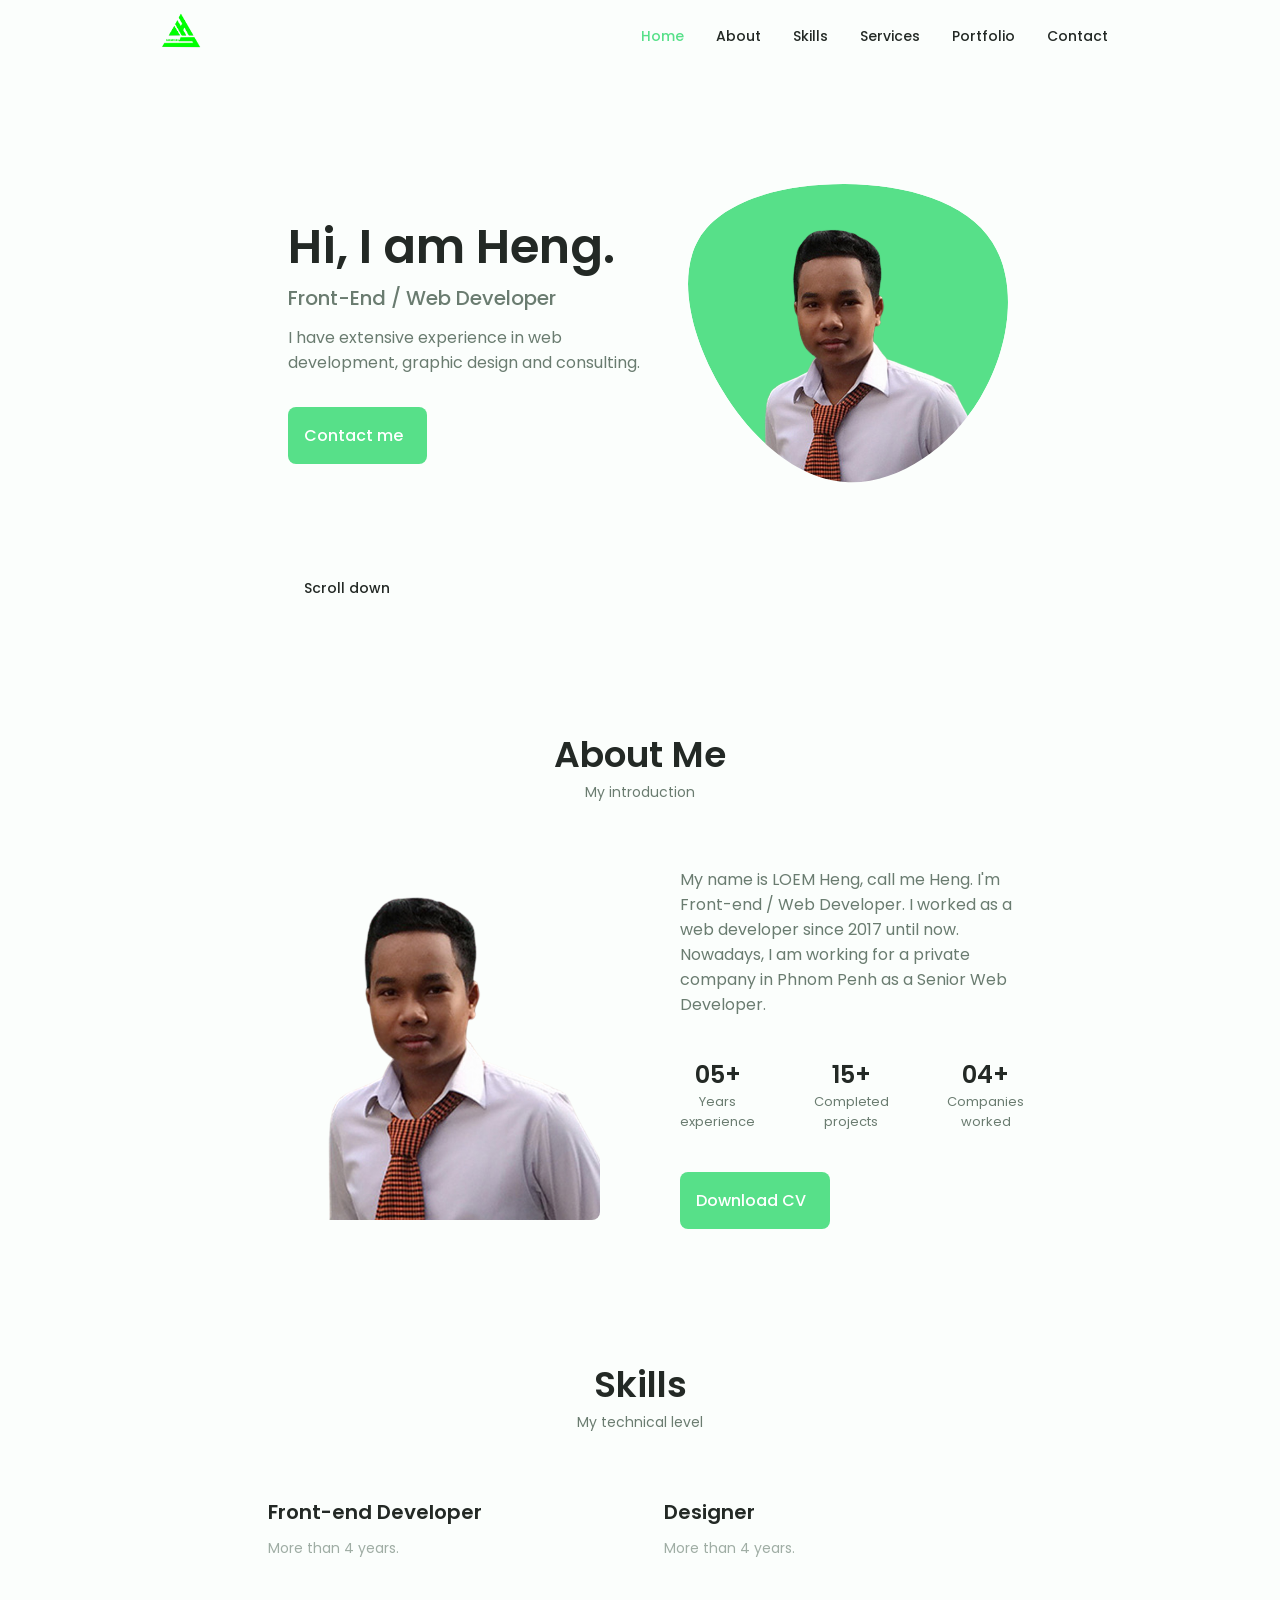
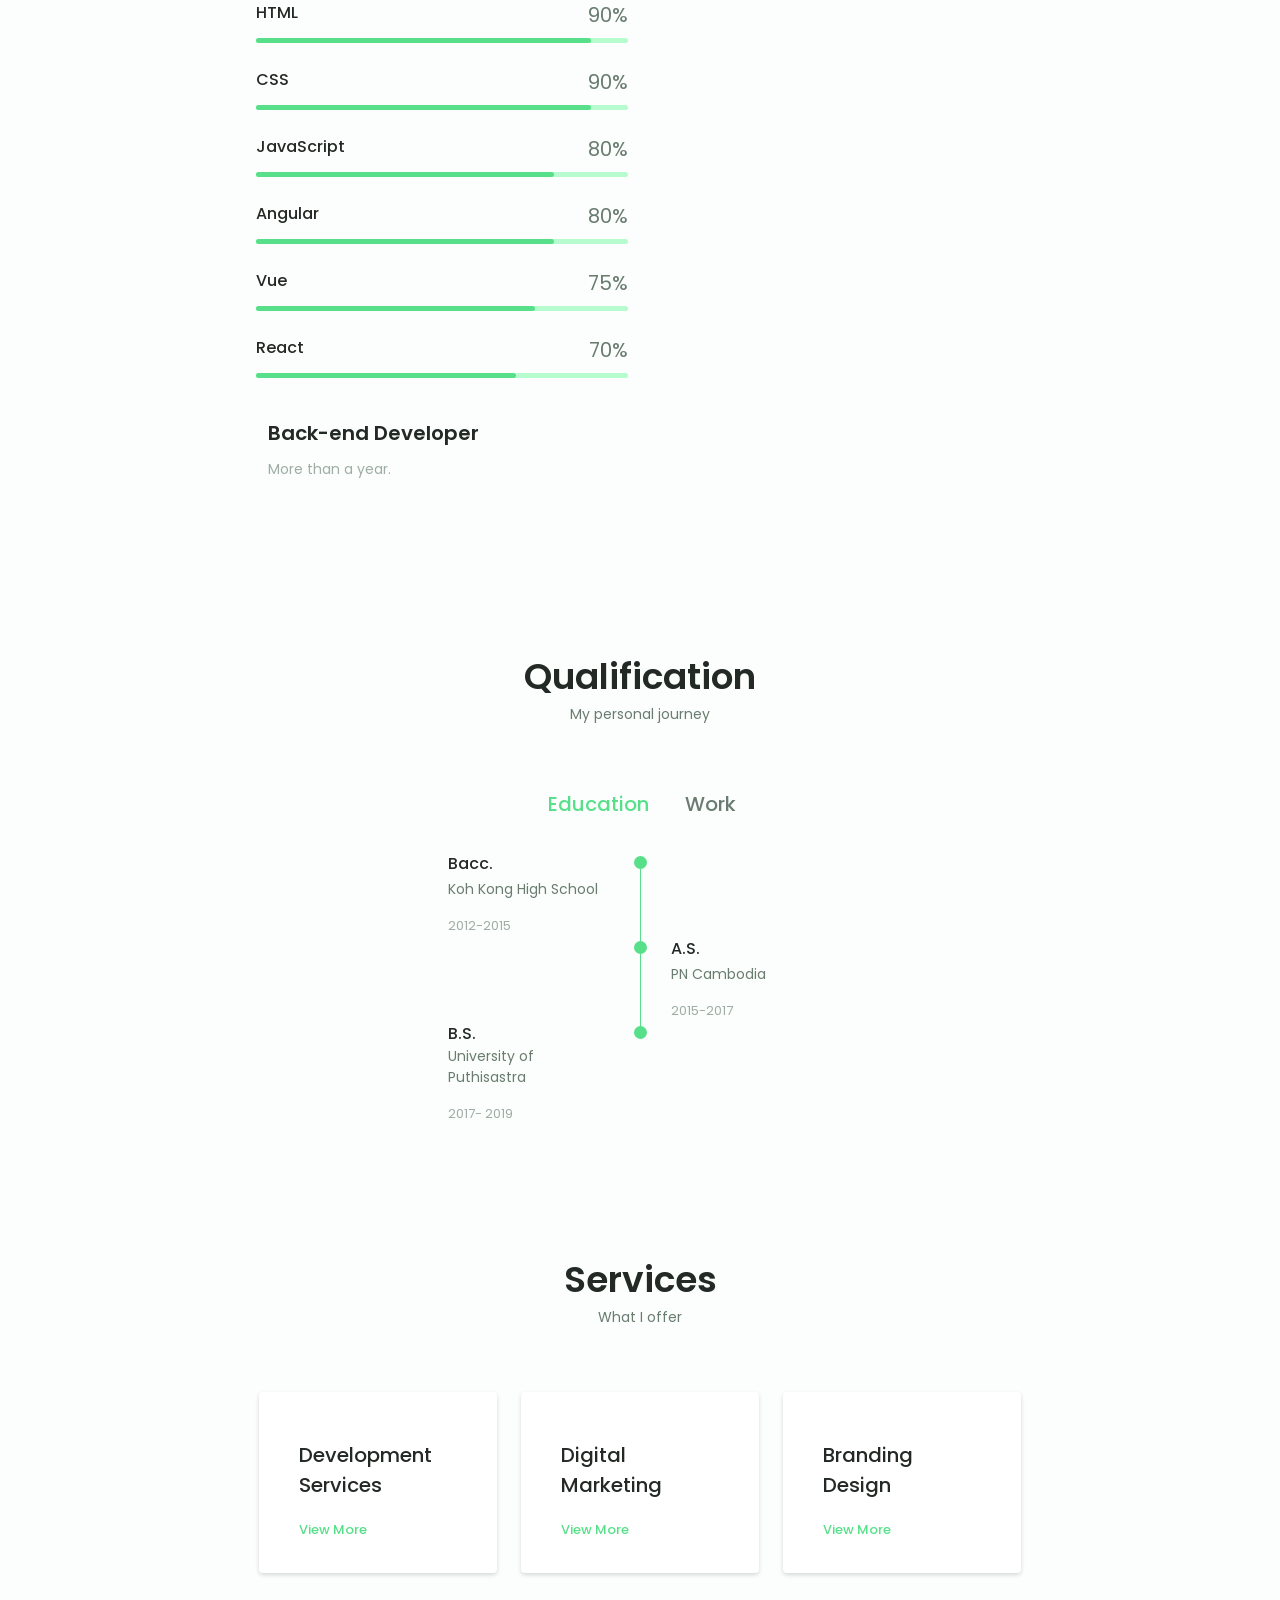
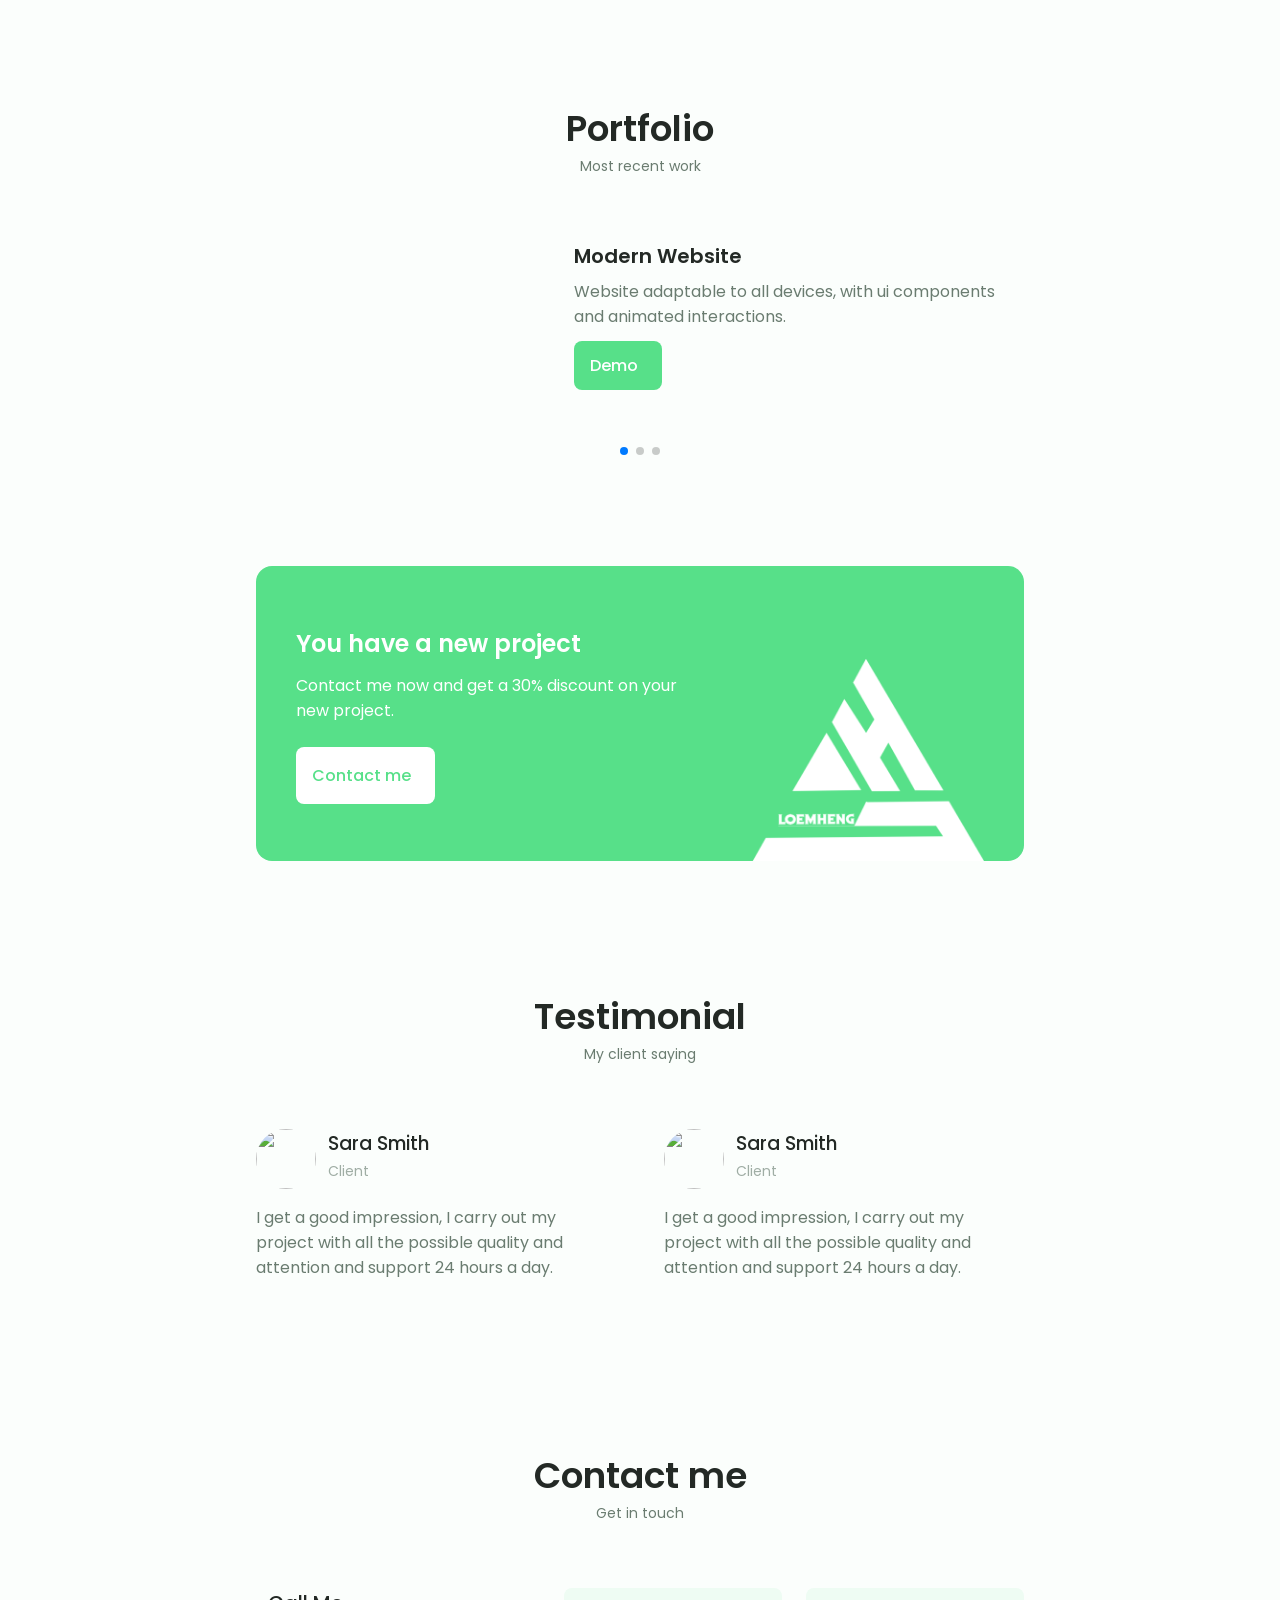
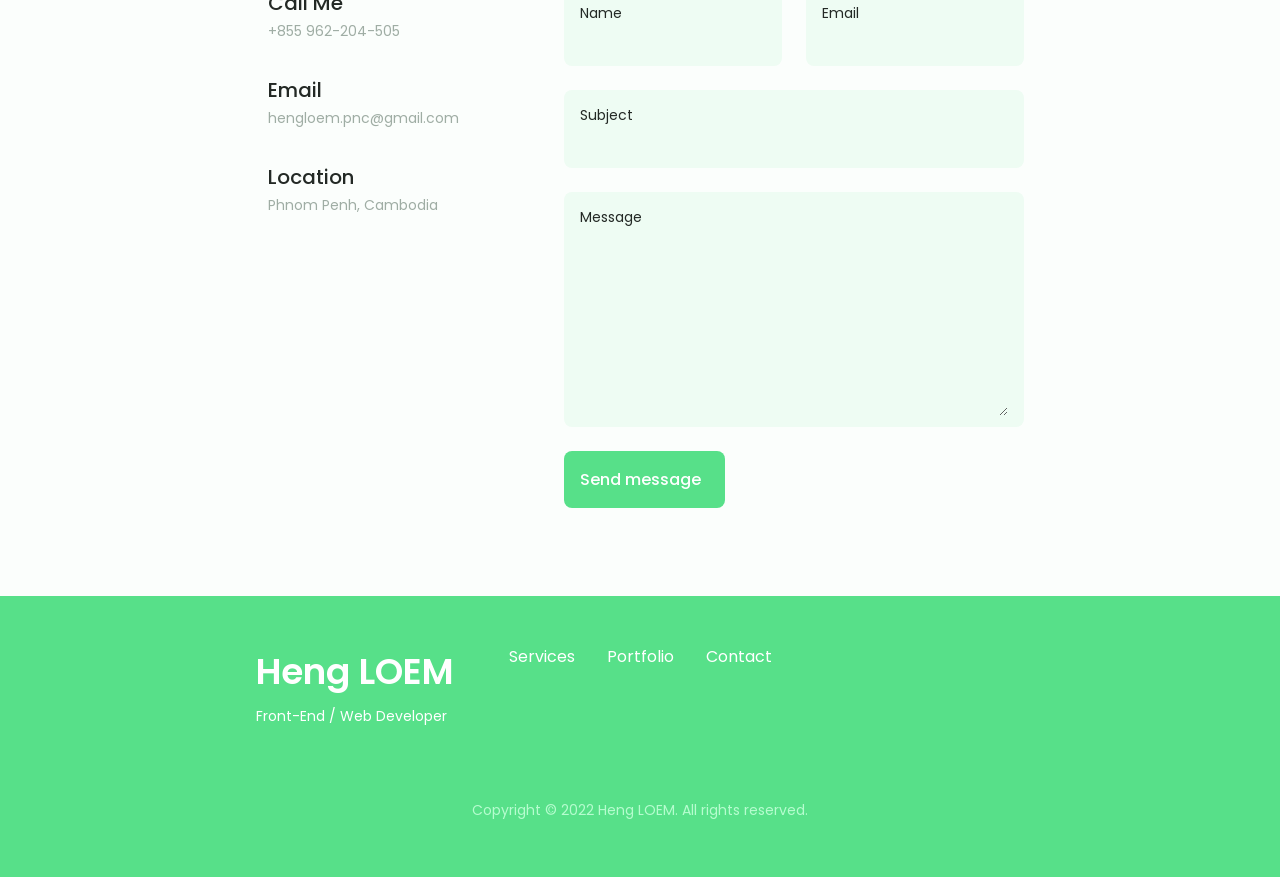
==== index.html @ 75f4a189 "Updated" ====
<!DOCTYPE html>
<html lang="en">

<head>
    <!--==================== METAS ====================-->
    <meta name="viewport" content="width=device-width, initial-scale=1.0">
    <meta name="title" content="Heng LOEM - Independence is the clue to the world and owns my life.">
    <meta name="description"
        content="I'm Heng, a web developer with extensive knowledge and years of experience, working in web technologies, UX/UI design, and delivering quality work.">
    <meta name="keywords"
        content="Front-end Developer, Web Developer, Senior Front-end Developer, Senior Web Developer, Full Stack Developer, Mean Stack Developer">
    <meta name="robots" content="index, follow">
    <meta http-equiv="Content-Type" content="text/html; charset=utf-8">
    <meta name="language" content="English">
    <meta name="revisit-after" content="4 days">
    <meta name="author" content="Heng LOEM">
    <link rel="apple-touch-icon" sizes="57x57" href="assets/img/favicon/apple-icon-57x57.png">
    <link rel="apple-touch-icon" sizes="60x60" href="assets/img/favicon/apple-icon-60x60.png">
    <link rel="apple-touch-icon" sizes="72x72" href="assets/img/favicon/apple-icon-72x72.png">
    <link rel="apple-touch-icon" sizes="76x76" href="assets/img/favicon/apple-icon-76x76.png">
    <link rel="apple-touch-icon" sizes="114x114" href="assets/img/favicon/apple-icon-114x114.png">
    <link rel="apple-touch-icon" sizes="120x120" href="assets/img/favicon/apple-icon-120x120.png">
    <link rel="apple-touch-icon" sizes="144x144" href="assets/img/favicon/apple-icon-144x144.png">
    <link rel="apple-touch-icon" sizes="152x152" href="assets/img/favicon/apple-icon-152x152.png">
    <link rel="apple-touch-icon" sizes="180x180" href="assets/img/favicon/apple-icon-180x180.png">
    <link rel="icon" type="image/png" sizes="192x192" href="assets/img/favicon/android-icon-192x192.png">
    <link rel="icon" type="image/png" sizes="32x32" href="assets/img/favicon/favicon-32x32.png">
    <link rel="icon" type="image/png" sizes="96x96" href="assets/img/favicon/favicon-96x96.png">
    <link rel="icon" type="image/png" sizes="16x16" href="assets/img/favicon/favicon-16x16.png">
    <link rel="manifest" href="assets/img/favicon/manifest.json">
    <meta name="msapplication-TileColor" content="#ffffff">
    <meta name="msapplication-TileImage" content="/ms-icon-144x144.png">
    <meta name="theme-color" content="#ffffff">

    <!--==================== UNICONS ====================-->
    <link rel="stylesheet" href="https://unicons.iconscout.com/release/v4.0.0/css/line.css">

    <!--==================== SWIPER CSS ====================-->
    <link rel="stylesheet" href="assets/css/swiper-bundle.min.css">
    <!-- <link rel="stylesheet" href="https://unpkg.com/swiper@7/swiper-bundle.min.css" /> -->

    <!--==================== CSS ====================-->
    <link rel="stylesheet" href="assets/css/styles.css">
    <title>Heng LOEM - Independence is the clue to the world and owns my life.</title>
</head>

<body>
    <!--==================== HEADER ====================-->
    <header class="header" id="header">
        <nav class="nav container">
            <a href="#" class="nav__logo">
                <img src="assets/img/logo.png" alt="logo.png" class="nav__logo-img">
            </a>
            <div class="nav__menu" id="nav-menu">
                <ul class="nav__list grid">
                    <li class="nav__item">
                        <a href="#home" class="nav__link active-link">
                            <i class="uil uil-estate nav__icon"></i> Home
                        </a>
                    </li>
                    <li class="nav__item">
                        <a href="#about" class="nav__link">
                            <i class="uil uil-user nav__icon"></i> About
                        </a>
                    </li>
                    <li class="nav__item">
                        <a href="#skills" class="nav__link">
                            <i class="uil uil-file-info-alt nav__icon"></i> Skills
                        </a>
                    </li>
                    <li class="nav__item">
                        <a href="#services" class="nav__link">
                            <i class="uil uil-briefcase nav__icon"></i> Services
                        </a>
                    </li>
                    <li class="nav__item">
                        <a href="#portfolio" class="nav__link">
                            <i class="uil uil-scenery nav__icon"></i> Portfolio
                        </a>
                    </li>
                    <li class="nav__item">
                        <a href="#contact" class="nav__link">
                            <i class="uil uil-message nav__icon"></i> Contact
                        </a>
                    </li>
                </ul>


                <i class="uil uil-times nav__close" id="nav-close"></i>
            </div>
            <div class="nav__btns">
                <!-- Theme change button -->
                <i class="uil uil-moon change-theme" id="theme-button"></i>

                <div class="nav__toggle" id="nav-toggle">
                    <i class="uil uil-apps"></i>
                </div>
            </div>
        </nav>
    </header>

    <!--==================== MAIN ====================-->
    <main class="main">
        <!--==================== HOME ====================-->
        <section class="home section" id="home">
            <div class="home__container container grid">
                <div class="home__content grid">
                    <div class="home__social">
                        <a href="https://www.linkedin.com/in/hengloem/" target="_blank" class="home__social-icon">
                            <i class="uil uil-linkedin-alt"></i>
                        </a>
                        <a href="https://dribbble.com/hengloem" class="home__social-icon" target="_blank">
                            <i class="uil uil-dribbble"></i>
                        </a>
                        <a href="https://github.com/hengloem" target="_blank" class="home__social-icon">
                            <i class="uil uil-github-alt"></i>
                        </a>
                    </div>

                    <div class="home__img">
                        <svg class="home__blob" viewBox="0 0 200 187" xmlns="http://www.w3.org/2000/svg"
                            xmlns:xlink="http://www.w3.org/1999/xlink">
                            <mask id="mask0" mask-type="alpha">
                                <path d="M190.312 36.4879C206.582 62.1187 201.309 102.826 182.328 134.186C163.346 165.547 
                                130.807 187.559 100.226 186.353C69.6454 185.297 41.0228 161.023 21.7403 129.362C2.45775 
                                97.8511 -7.48481 59.1033 6.67581 34.5279C20.9871 10.1032 59.7028 -0.149132 97.9666 
                                0.00163737C136.23 0.303176 174.193 10.857 190.312 36.4879Z" />
                            </mask>
                            <g mask="url(#mask0)">
                                <path d="M190.312 36.4879C206.582 62.1187 201.309 102.826 182.328 134.186C163.346 
                                165.547 130.807 187.559 100.226 186.353C69.6454 185.297 41.0228 161.023 21.7403 
                                129.362C2.45775 97.8511 -7.48481 59.1033 6.67581 34.5279C20.9871 10.1032 59.7028 
                                -0.149132 97.9666 0.00163737C136.23 0.303176 174.193 10.857 190.312 36.4879Z" />
                                <image class="home__blob-img" x='12' y='18' href="assets/img/perfil.png" />
                            </g>
                        </svg>
                    </div>

                    <div class="home__data">
                        <h1 class="home__title">Hi, I am Heng.</h1>
                        <h3 class="home__subtitle">Front-End / Web Developer</h3>
                        <p class="home__description">
                            I have extensive experience in web development, graphic design and consulting.
                        </p>
                        <a href="#contact" class="button button--flex">
                            Contact me<i class="uil uil-message button__icon"></i>
                        </a>
                    </div>
                </div>

                <div class="home__scroll">
                    <a href="#about" class="home__scroll-button button--flex">
                        <i class="uil uil-mouse-alt home__scroll-mouse"></i>
                        <span class="home__scroll-name">Scroll down</span>
                        <i class="uil uil-arrow-down home__scroll-arrow"></i>
                    </a>
                </div>
            </div>
        </section>

        <!--==================== ABOUT ====================-->
        <section class="about section" id="about">
            <h2 class="section__title">About Me</h2>
            <span class="section__subtitle">My introduction</span>

            <div class="about__container container grid">
                <img src="assets/img/perfil.png" alt="" class="about__img">

                <div class="about__data">
                    <p class="about__description"> My name is LOEM Heng, call me Heng. I'm Front-end / Web Developer. I
                        worked as a web developer since 2017 until now. Nowadays, I am working for a private company in
                        Phnom Penh as a Senior Web Developer.
                    </p>

                    <div class="about__info">
                        <div>
                            <span class="about__info-title">05+</span>
                            <span class="about__info-name">Years <br> experience </span>
                        </div>
                        <div>
                            <span class="about__info-title">15+</span>
                            <span class="about__info-name">Completed <br> projects </span>
                        </div>
                        <div>
                            <span class="about__info-title">04+</span>
                            <span class="about__info-name">Companies <br> worked </span>
                        </div>
                    </div>

                    <div class="about__buttons">
                        <a download=""
                            href="https://docs.google.com/document/d/1jJ-E4jKdKPaAWqHW2gOtxMlAZGoeme6j/edit?usp=sharing&ouid=118321705957871584395&rtpof=true&sd=true"
                            class="button button--flex">
                            Download CV<i class="uil uil-download-alt button__icon"></i>
                        </a>
                    </div>
                </div>
            </div>

        </section>

        <!--==================== SKILLS ====================-->
        <section class="skills section" id="skills">
            <h2 class="section__title">Skills</h2>
            <span class="section__subtitle">My technical level</span>

            <div class="skills__container container grid">
                <div>
                    <!--==================== SKILLS 1 ====================-->
                    <div class="skills__content skills__open">
                        <div class="skills__header">
                            <i class="uil uil-brackets-curly skills__icon"></i>

                            <div>
                                <h1 class="skills__titles">Front-end Developer</h1>
                                <span class="skills__subtitle">More than 4 years.</span>
                            </div>

                            <i class="uil uil-angle-down skills__arrow"></i>
                        </div>

                        <div class="skills__list grid">
                            <div class="skills__data">
                                <div class="skills__titles">
                                    <h3 class="skills__name">HTML</h3>
                                    <span class="skills__number">90%</span>
                                </div>
                                <div class="skills__bar">
                                    <span class="skills__percentage skills__html"></span>
                                </div>
                            </div>

                            <div class="skills__data">
                                <div class="skills__titles">
                                    <h3 class="skills__name">CSS</h3>
                                    <span class="skills__number">90%</span>
                                </div>
                                <div class="skills__bar">
                                    <span class="skills__percentage skills__css"></span>
                                </div>
                            </div>

                            <div class="skills__data">
                                <div class="skills__titles">
                                    <h3 class="skills__name">JavaScript</h3>
                                    <span class="skills__number">80%</span>
                                </div>
                                <div class="skills__bar">
                                    <span class="skills__percentage skills__js"></span>
                                </div>
                            </div>

                            <div class="skills__data">
                                <div class="skills__titles">
                                    <h3 class="skills__name">Angular</h3>
                                    <span class="skills__number">80%</span>
                                </div>
                                <div class="skills__bar">
                                    <span class="skills__percentage skills__angular"></span>
                                </div>
                            </div>

                            <div class="skills__data">
                                <div class="skills__titles">
                                    <h3 class="skills__name">Vue</h3>
                                    <span class="skills__number">75%</span>
                                </div>
                                <div class="skills__bar">
                                    <span class="skills__percentage skills__vue"></span>
                                </div>
                            </div>

                            <div class="skills__data">
                                <div class="skills__titles">
                                    <h3 class="skills__name">React</h3>
                                    <span class="skills__number">70%</span>
                                </div>
                                <div class="skills__bar">
                                    <span class="skills__percentage skills__react"></span>
                                </div>
                            </div>
                        </div>
                    </div>

                    <!--==================== SKILLS 2 ====================-->
                    <div class="skills__content skills__close">
                        <div class="skills__header">
                            <i class="uil uil-server-network skills__icon"></i>

                            <div>
                                <h1 class="skills__titles">Back-end Developer</h1>
                                <span class="skills__subtitle">More than a year.</span>
                            </div>

                            <i class="uil uil-angle-down skills__arrow"></i>
                        </div>

                        <div class="skills__list grid">
                            <div class="skills__data">
                                <div class="skills__titles">
                                    <h3 class="skills__name">PHP</h3>
                                    <span class="skills__number">80%</span>
                                </div>
                                <div class="skills__bar">
                                    <span class="skills__percentage skills__php"></span>
                                </div>
                            </div>

                            <div class="skills__data">
                                <div class="skills__titles">
                                    <h3 class="skills__name">Python</h3>
                                    <span class="skills__number">75%</span>
                                </div>
                                <div class="skills__bar">
                                    <span class="skills__percentage skills__python"></span>
                                </div>
                            </div>

                            <div class="skills__data">
                                <div class="skills__titles">
                                    <h3 class="skills__name">Node Js</h3>
                                    <span class="skills__number">60%</span>
                                </div>
                                <div class="skills__bar">
                                    <span class="skills__percentage skills__node"></span>
                                </div>
                            </div>

                            <div class="skills__data">
                                <div class="skills__titles">
                                    <h3 class="skills__name">Firebase</h3>
                                    <span class="skills__number">55%</span>
                                </div>
                                <div class="skills__bar">
                                    <span class="skills__percentage skills__firebase"></span>
                                </div>
                            </div>
                        </div>
                    </div>
                </div>

                <div>
                    <!--==================== SKILLS 3 ====================-->
                    <div class="skills__content skills__close">
                        <div class="skills__header">
                            <i class="uil uil-swatchbook skills__icon"></i>

                            <div>
                                <h1 class="skills__titles">Designer</h1>
                                <span class="skills__subtitle">More than 4 years.</span>
                            </div>

                            <i class="uil uil-angle-down skills__arrow"></i>
                        </div>

                        <div class="skills__list grid">
                            <div class="skills__data">
                                <div class="skills__titles">
                                    <h3 class="skills__name">Photoshop</h3>
                                    <span class="skills__number">90%</span>
                                </div>
                                <div class="skills__bar">
                                    <span class="skills__percentage skills__photoshop"></span>
                                </div>
                            </div>

                            <div class="skills__data">
                                <div class="skills__titles">
                                    <h3 class="skills__name">Figma</h3>
                                    <span class="skills__number">55%</span>
                                </div>
                                <div class="skills__bar">
                                    <span class="skills__percentage skills__figma"></span>
                                </div>
                            </div>

                            <div class="skills__data">
                                <div class="skills__titles">
                                    <h3 class="skills__name">Sketch</h3>
                                    <span class="skills__number">40%</span>
                                </div>
                                <div class="skills__bar">
                                    <span class="skills__percentage skills__sketch"></span>
                                </div>
                            </div>
                        </div>
                    </div>
                </div>
            </div>
        </section>

        <!--==================== QUALIFICATION ====================-->
        <section class="qualification section">
            <h2 class="section__title">Qualification</h2>
            <span class="section__subtitle">My personal journey</span>

            <div class="qualification__container container">
                <div class="qualification__tabs">
                    <div class="qualification__button button--flex qualification__active" data-target='#education'>
                        <i class="uil uil-graduation-cap qualification__icon"></i>
                        Education
                    </div>

                    <div class="qualification__button button--flex" data-target='#work'>
                        <i class="uil uil-briefcase-alt qualification__icon"></i>
                        Work
                    </div>
                </div>

                <div class="qualification__sections">
                    <!--==================== QUALIFICATION CONTENT 1 ====================-->
                    <div class="qualification__content qualification__active" data-content id="education">
                        <!--==================== QUALIFICATION 1 ====================-->
                        <div class="qualification__data">
                            <div>
                                <h3 class="qualification__title">Bacc.</h3>
                                <span class="qualification__subtitle">Koh Kong High School</span>
                                <div class="qualification__calendar">
                                    <i class="uil uil-calendar-alt"></i>
                                    2012-2015
                                </div>
                            </div>

                            <div>
                                <span class="qualification__rounder"></span>
                                <span class="qualification__line"></span>
                            </div>

                        </div>

                        <!--==================== QUALIFICATION 2 ====================-->
                        <div class="qualification__data">
                            <div></div>

                            <div>
                                <span class="qualification__rounder"></span>
                                <span class="qualification__line"></span>
                            </div>

                            <div>
                                <h3 class="qualification__title">A.S.</h3>
                                <span class="qualification__subtitle">PN Cambodia</span>
                                <div class="qualification__calendar">
                                    <i class="uil uil-calendar-alt"></i>
                                    2015-2017
                                </div>
                            </div>
                        </div>

                        <!--==================== QUALIFICATION 3 ====================-->
                        <div class="qualification__data">
                            <div>
                                <h3 class="qualification__title">B.S.</h3>
                                <span class="qualification__subtitle">University of Puthisastra</span>
                                <div class="qualification__calendar">
                                    <i class="uil uil-calendar-alt"></i>
                                    2017- 2019
                                </div>
                            </div>

                            <div>
                                <span class="qualification__rounder"></span>
                                <!-- <span class="qualification__line"></span> -->
                            </div>
                        </div>
                    </div>

                    <!--==================== QUALIFICATION CONTENT 2 ====================-->
                    <div class="qualification__content" data-content id="work">
                        <!--==================== QUALIFICATION 1 ====================-->
                        <div class="qualification__data">
                            <div>
                                <h3 class="qualification__title">Jr. Web Developer</h3>
                                <span class="qualification__subtitle">Sahaka Microfinance Institution Plc</span>
                                <div class="qualification__calendar">
                                    <i class="uil uil-calendar-alt"></i>
                                    2017-2018
                                </div>
                            </div>

                            <div>
                                <span class="qualification__rounder"></span>
                                <span class="qualification__line"></span>
                            </div>
                        </div>

                        <!--==================== QUALIFICATION 2 ====================-->
                        <div class="qualification__data">
                            <div></div>

                            <div>
                                <span class="qualification__rounder"></span>
                                <span class="qualification__line"></span>
                            </div>

                            <div>
                                <h3 class="qualification__title">Software Development Engineer</h3>
                                <span class="qualification__subtitle">Arun Company</span>
                                <div class="qualification__calendar">
                                    <i class="uil uil-calendar-alt"></i>
                                    2018-2019
                                </div>
                            </div>
                        </div>

                        <!--==================== QUALIFICATION 3 ====================-->
                        <div class="qualification__data">
                            <div>
                                <h3 class="qualification__title">Sr. Web Developer</h3>
                                <span class="qualification__subtitle">HRINC (Cambodia) Co., Ltd</span>
                                <div class="qualification__calendar">
                                    <i class="uil uil-calendar-alt"></i>
                                    2019-Present
                                </div>
                            </div>

                            <div>
                                <span class="qualification__rounder"></span>
                                <!-- <span class="qualification__line"></span> -->
                            </div>

                        </div>
                    </div>
                </div>
            </div>
        </section>

        <!--==================== SERVICES ====================-->
        <section class="services section" id="services">
            <h2 class="section__title">Services</h2>
            <span class="section__subtitle">What I offer</span>

            <div class="services__container container grid">
                <!--==================== SERVICES 1 ====================-->
                <div class="services__content">
                    <div>
                        <i class="uil uil-web-grid services__icon"></i>
                        <h3 class="services__title">Development <br> Services </h3>
                    </div>

                    <span class="button button--flex button--small button--link services__button">
                        View More
                        <i class="uil uil-arrow-right button__icon"></i>
                    </span>

                    <div class="services__modal">
                        <div class="services__modal-content">
                            <h4 class="services__modal-title">Dev <br> Service </h4>
                            <i class="uil uil-times services__modal-close"></i>

                            <ul class="services__modal-servicess grid">
                                <li class="services__modal-services">
                                    <i class="uil uil-check-circle services__modal-icon"></i>
                                    <p>Consultant</p>
                                </li>
                                <li class="services__modal-services">
                                    <i class="uil uil-check-circle services__modal-icon"></i>
                                    <p>Business Analytics</p>
                                </li>
                                <li class="services__modal-services">
                                    <i class="uil uil-check-circle services__modal-icon"></i>
                                    <p>Ux/Ui Design</p>
                                </li>
                                <li class="services__modal-services">
                                    <i class="uil uil-check-circle services__modal-icon"></i>
                                    <p>Website Development</p>
                                </li>
                                <li class="services__modal-services">
                                    <i class="uil uil-check-circle services__modal-icon"></i>
                                    <p>Mobile Application Development</p>
                                </li>
                                <li class="services__modal-services">
                                    <i class="uil uil-check-circle services__modal-icon"></i>
                                    <p>eCommerce Platform Development</p>
                                </li>
                            </ul>
                        </div>
                    </div>
                </div>

                <!--==================== SERVICES 2 ====================-->
                <div class="services__content">
                    <div>
                        <i class="uil uil-arrow services__icon"></i>
                        <h3 class="services__title">Digital <br> Marketing </h3>
                    </div>

                    <span class="button button--flex button--small button--link services__button">
                        View More
                        <i class="uil uil-arrow-right button__icon"></i>
                    </span>

                    <div class="services__modal">
                        <div class="services__modal-content">
                            <h4 class="services__modal-title">Digital <br> Marketing </h4>
                            <i class="uil uil-times services__modal-close"></i>

                            <ul class="services__modal-servicess grid">
                                <li class="services__modal-services">
                                    <i class="uil uil-check-circle services__modal-icon"></i>
                                    <p>Agile Marketing</p>
                                </li>
                                <li class="services__modal-services">
                                    <i class="uil uil-check-circle services__modal-icon"></i>
                                    <p>Content Strategy</p>
                                </li>
                                <li class="services__modal-services">
                                    <i class="uil uil-check-circle services__modal-icon"></i>
                                    <p>Engagement Strategy</p>
                                </li>
                                <li class="services__modal-services">
                                    <i class="uil uil-check-circle services__modal-icon"></i>
                                    <p>Social Media Strategy and Management</p>
                                </li>
                                <li class="services__modal-services">
                                    <i class="uil uil-check-circle services__modal-icon"></i>
                                    <p>Search Engine Optimization</p>
                                </li>
                                <li class="services__modal-services">
                                    <i class="uil uil-check-circle services__modal-icon"></i>
                                    <p>Consumer Sentiment Analytics</p>
                                </li>
                                <li class="services__modal-services">
                                    <i class="uil uil-check-circle services__modal-icon"></i>
                                    <p>Campaign Analytics Optimization</p>
                                </li>
                                <li class="services__modal-services">
                                    <i class="uil uil-check-circle services__modal-icon"></i>
                                    <p>Social Media Advertising</p>
                                </li>
                            </ul>
                        </div>
                    </div>
                </div>

                <!--==================== SERVICES 3 ====================-->
                <div class="services__content">
                    <div>
                        <i class="uil uil-pen services__icon"></i>
                        <h3 class="services__title"> Branding <br> Design </h3>
                    </div>

                    <span class="button button--flex button--small button--link services__button">
                        View More
                        <i class="uil uil-arrow-right button__icon"></i>
                    </span>

                    <div class="services__modal">
                        <div class="services__modal-content">
                            <h4 class="services__modal-title">Branding <br> Design </h4>
                            <i class="uil uil-times services__modal-close"></i>

                            <ul class="services__modal-servicess grid">
                                <li class="services__modal-services">
                                    <i class="uil uil-check-circle services__modal-icon"></i>
                                    <p>Creative Direction & Branding</p>
                                </li>
                                <li class="services__modal-services">
                                    <i class="uil uil-check-circle services__modal-icon"></i>
                                    <p>Design Thinking</p>
                                </li>
                                <li class="services__modal-services">
                                    <i class="uil uil-check-circle services__modal-icon"></i>
                                    <p>Creative Concept</p>
                                </li>
                                <li class="services__modal-services">
                                    <i class="uil uil-check-circle services__modal-icon"></i>
                                    <p>Ux / Ui Design</p>
                                </li>
                            </ul>
                        </div>
                    </div>
                </div>
            </div>
        </section>

        <!--==================== PORTFOLIO ====================-->
        <section class="portfolio section" id="portfolio">
            <h2 class="section__title">Portfolio</h2>
            <span class="section__subtitle">Most recent work</span>

            <div class="portfolio__container container swiper-container">
                <div class="swiper-wrapper">
                    <!--==================== PORTFOLIO 1 ====================-->
                    <div class="portfolio__content grid swiper-slide">
                        <img src="assets/img/portfolio1.jpg" alt="" class="portfolio__img">

                        <div class="portfolio__data">
                            <h3 class="portfolio__title">Modern Website</h3>
                            <p class="portfolio__description">Website adaptable to all devices, with ui components and
                                animated interactions.</p>
                            <a href="#" class="button button--flex button--small portfolio__button">
                                Demo
                                <i class="uil uil-arrow-right button__icon"></i>
                            </a>
                        </div>
                    </div>

                    <!--==================== PORTFOLIO 2 ====================-->
                    <div class="portfolio__content grid swiper-slide">
                        <img src="assets/img/portfolio2.jpg" alt="" class="portfolio__img">

                        <div class="portfolio__data">
                            <h3 class="portfolio__title">Branding Design</h3>
                            <p class="portfolio__description">Website adaptable to all devices, with ui components and
                                animated interactions.</p>
                            <a href="#" class="button button--flex button--small portfolio__button">
                                Demo
                                <i class="uil uil-arrow-right button__icon"></i>
                            </a>
                        </div>
                    </div>

                    <!--==================== PORTFOLIO 3 ====================-->
                    <div class="portfolio__content grid swiper-slide">
                        <img src="assets/img/portfolio3.jpg" alt="" class="portfolio__img">

                        <div class="portfolio__data">
                            <h3 class="portfolio__title">Online Store</h3>
                            <p class="portfolio__description">Website adaptable to all devices, with ui components and
                                animated interactions.</p>
                            <a href="#" class="button button--flex button--small portfolio__button">
                                Demo
                                <i class="uil uil-arrow-right button__icon"></i>
                            </a>
                        </div>
                    </div>
                </div>

                <!-- Add Arrows -->
                <div class="swiper-button-next">
                    <i class="uil uil-angle-right-b swiper-portfolio-icon"></i>
                </div>
                <div class="swiper-button-prev">
                    <i class="uil uil-angle-left-b swiper-portfolio-icon"></i>
                </div>

                <!-- Add Pagination -->
                <div class="swiper-pagination"></div>
            </div>
        </section>

        <!--==================== PROJECT IN MIND ====================-->
        <section class="project section">
            <div class="project__bg">
                <div class="project__container container grid">
                    <div class="project__data">
                        <h2 class="project__title">You have a new project</h2>
                        <p class="project__description">Contact me now and get a 30% discount on your new project.</p>
                        <a href="#contact" class="button button--flex button--white">
                            Contact me
                            <i class="uil uil-message project__icon button__icon"></i>
                        </a>
                    </div>

                    <img src="assets/img/project.png" alt="" class="project__img">
                </div>
            </div>
        </section>

        <!--==================== TESTIMONIAL ====================-->
        <section class="testimonial section">
            <h2 class="section__title">Testimonial</h2>
            <span class="section__subtitle">My client saying</span>

            <div class="testimonial__container container swiper-container">
                <div class="swiper-wrapper">
                    <!--==================== TESTIMONIAL 1 ====================-->
                    <div class="testimonial__content swiper-slide">
                        <div class="testimonial__data">
                            <div class="testimonial__header">
                                <img src="assets/img/testimonial1.jpg" alt="" class="testimonial__img">

                                <div>
                                    <h3 class="testimonial__name">Sara Smith</h3>
                                    <span class="testimonial__client">Client</span>
                                </div>
                            </div>

                            <div>
                                <i class="uil uil-star testimonial__icon-star"></i>
                                <i class="uil uil-star testimonial__icon-star"></i>
                                <i class="uil uil-star testimonial__icon-star"></i>
                                <i class="uil uil-star testimonial__icon-star"></i>
                                <i class="uil uil-star testimonial__icon-star"></i>
                            </div>
                        </div>

                        <p class="testimonial__description">I get a good impression, I carry out my project with all the
                            possible quality and attention and support 24 hours a day.
                        </p>
                    </div>

                    <!--==================== TESTIMONIAL 2 ====================-->
                    <div class="testimonial__content swiper-slide">
                        <div class="testimonial__data">
                            <div class="testimonial__header">
                                <img src="assets/img/testimonial2.jpg" alt="" class="testimonial__img">

                                <div>
                                    <h3 class="testimonial__name">Sara Smith</h3>
                                    <span class="testimonial__client">Client</span>
                                </div>
                            </div>

                            <div>
                                <i class="uil uil-star testimonial__icon-star"></i>
                                <i class="uil uil-star testimonial__icon-star"></i>
                                <i class="uil uil-star testimonial__icon-star"></i>
                                <i class="uil uil-star testimonial__icon-star"></i>
                                <i class="uil uil-star testimonial__icon-star"></i>
                            </div>
                        </div>

                        <p class="testimonial__description">I get a good impression, I carry out my project with all the
                            possible quality and attention and support 24 hours a day.
                        </p>
                    </div>

                    <!--==================== TESTIMONIAL 3 ====================-->
                    <div class="testimonial__content swiper-slide">
                        <div class="testimonial__data">
                            <div class="testimonial__header">
                                <img src="assets/img/testimonial3.jpg" alt="" class="testimonial__img">

                                <div>
                                    <h3 class="testimonial__name">Sara Smith</h3>
                                    <span class="testimonial__client">Client</span>
                                </div>
                            </div>

                            <div>
                                <i class="uil uil-star testimonial__icon-star"></i>
                                <i class="uil uil-star testimonial__icon-star"></i>
                                <i class="uil uil-star testimonial__icon-star"></i>
                                <i class="uil uil-star testimonial__icon-star"></i>
                                <i class="uil uil-star testimonial__icon-star"></i>
                            </div>
                        </div>

                        <p class="testimonial__description">I get a good impression, I carry out my project with all the
                            possible quality and attention and support 24 hours a day.
                        </p>
                    </div>
                </div>

                <!-- Add Pagination  -->
                <div class="swiper-pagination swiper-pagination-testimonial"></div>
            </div>

        </section>

        <!--==================== CONTACT ME ====================-->
        <section class="contact section" id="contact">
            <h2 class="section__title">Contact me</h2>
            <span class="section__subtitle">Get in touch</span>

            <div class="contact__container container grid">
                <div>
                    <div class="contact__information">
                        <i class="uil uil-phone contact__icon"></i>

                        <div>
                            <h3 class="contact__title">Call Me</h3>
                            <span class="contact__subtitle">+855 962-204-505</span>
                        </div>
                    </div>

                    <div class="contact__information">
                        <i class="uil uil-envelope contact__icon"></i>

                        <div>
                            <h3 class="contact__title">Email</h3>
                            <span class="contact__subtitle">hengloem.pnc@gmail.com</span>
                        </div>
                    </div>

                    <div class="contact__information">
                        <i class="uil uil-map-marker contact__icon"></i>

                        <div>
                            <h3 class="contact__title">Location</h3>
                            <span class="contact__subtitle">Phnom Penh, Cambodia</span>
                        </div>
                    </div>
                </div>

                <form action="" class="contact__form grid">
                    <div class="contact__inputs grid">
                        <div class="contact__content">
                            <label for="" class="contact__label">Name</label>
                            <input type="text" class="contact__input">
                        </div>

                        <div class="contact__content">
                            <label for="" class="contact__label">Email</label>
                            <input type="email" class="contact__input">
                        </div>
                    </div>

                    <div class="contact__content">
                        <label for="" class="contact__label">Subject</label>
                        <input type="text" class="contact__input">
                    </div>

                    <div class="contact__content">
                        <label for="" class="contact__label">Message</label>
                        <textarea name="" id="" cols="0" rows="7" class="contact__input"></textarea>
                    </div>

                    <div>
                        <a href="" class="button button--flex">
                            Send message
                            <i class="uil uil-message button__icon"></i>
                        </a>
                    </div>

                </form>
            </div>

        </section>
    </main>

    <!--==================== FOOTER ====================-->
    <footer class="footer">
        <div class="footer__bg">
            <div class="footer__container container grid">
                <div>
                    <h1 class="footer__title">Heng LOEM</h1>
                    <span class="footer__subtitle">Front-End / Web Developer</span>
                </div>

                <ul class="footer__links">
                    <li><a href="#services" class="footer__link">Services</a></li>
                    <li><a href="#portfolio" class="footer__link">Portfolio</a></li>
                    <li><a href="#contact" class="footer__link">Contact</a></li>
                </ul>

                <div class="footer__socials">
                    <a href="https://www.facebook.com/heng.loem/" class="footer__social" target="_blank"
                        class="footer__social">
                        <i class="uil uil-facebook-f"></i>
                    </a>

                    <a href="https://www.instagram.com/i.am.heng/" class="footer__social" target="_blank"
                        class="footer__social">
                        <i class="uil uil-instagram"></i>
                    </a>


                    <a href="https://twitter.com/HengLoem1" class="footer__social" target="_blank"
                        class="footer__social">
                        <i class="uil uil-twitter-alt"></i>
                    </a>
                </div>
            </div>

            <p class="footer__copy">Copyright &#169; 2022 Heng LOEM. All rights reserved.</p>
        </div>
    </footer>

    <!--==================== SCROLL TOP ====================-->
    <a href="#" class="scrollup" id="scroll-up">
        <i class="uil uil-arrow-up scrollup__icon"></i>
    </a>

    <!--==================== SWIPER JS ====================-->
    <script src="assets/js/swiper-bundle.min.js"></script>
    <!-- <script src="https://unpkg.com/swiper@7/swiper-bundle.min.js"></script> -->

    <!--==================== MAIN JS ====================-->
    <script src="assets/js/main.js"></script>
</body>

</html>
---- assets/css/styles.css ----
/*==================== GOOGLE FONTS ====================*/
@import url("https://fonts.googleapis.com/css2?family=Poppins:wght@400;500;600&display=swap");

/*==================== VARIABLES CSS ====================*/
:root {
    --header-height: 3rem;

    /*========== Colors ==========*/
    /* Change favorite color */
    --hue-color: 142; /*Purple 250 - Green 142 - Blue 230 - Pink 340*/

    /* HSL color mode */
    --first-color: hsl(var(--hue-color), 69%, 61%);
    --first-color-second: hsl(var(--hue-color), 69%, 61%);
    --first-color-alt: hsl(var(--hue-color), 57%, 53%);
    --first-color-lighter: hsl(var(--hue-color), 92%, 85%);
    --title-color: hsl(var(--hue-color), 8%, 15%);
    --text-color: hsl(var(--hue-color), 8%, 45%);
    --text-color-light: hsl(var(--hue-color), 8%, 65%);
    --input-color: hsl(var(--hue-color), 70%, 96%);
    --body-color: hsl(var(--hue-color), 60%, 99%);
    --container-color: #fff;
    --scroll-bar-color: hsl(var(--hue-color), 12%, 90%);
    --scroll-thumb-color: hsl(var(--hue-color), 12%, 80%);

    /*========== Font and typography ==========*/
    --body-font: "Poppins", sans-serif;

    /* .5rem = 8px, 1rem = 16px, 1.5rem = 24px ... */
    --big-font-size: 2rem;
    --h1-font-size: 1.5rem;
    --h2-font-size: 1.25rem;
    --h3-font-size: 1.125rem;
    --normal-font-size: 0.938rem;
    --small-font-size: 0.813rem;
    --smaller-font-size: 0.75rem;

    /*========== Font weight ==========*/
    --font-medium: 500;
    --font-semi-bold: 600;

    /*========== Margenes Bottom ==========*/
    /* .25rem = 4px, .5rem = 8px, .75rem = 12px ... */
    --mb-0-25: 0.25rem;
    --mb-0-5: 0.5rem;
    --mb-0-75: 0.75rem;
    --mb-1: 1rem;
    --mb-1-5: 1.5rem;
    --mb-2: 2rem;
    --mb-2-5: 2.5rem;
    --mb-3: 3rem;

    /*========== z index ==========*/
    --z-tooltip: 10;
    --z-fixed: 100;
    --z-modal: 1000;
}

/* Font size for large devices */
@media screen and (min-width: 968px) {
    :root {
        --big-font-size: 3rem;
        --h1-font-size: 2.25rem;
        --h2-font-size: 1.5rem;
        --h3-font-size: 1.25rem;
        --normal-font-size: 1rem;
        --small-font-size: 0.875rem;
        --smaller-font-size: 0.813rem;
    }
}

/*========== Variables Dark theme ==========*/
body.dark-theme {
    /* HSL color mode */
    --first-color-second: hsl(var(--hue-color), 30%, 8%);
    --title-color: hsl(var(--hue-color), 8%, 95%);
    --text-color: hsl(var(--hue-color), 8%, 75%);
    --input-color: hsl(var(--hue-color), 29%, 16%);
    --body-color: hsl(var(--hue-color), 28%, 12%);
    --container-color: hsl(var(--hue-color), 29%, 16%);
    --scroll-bar-color: hsl(var(--hue-color), 12%, 48%);
    --scroll-thumb-color: hsl(var(--hue-color), 12%, 36%);
}

/*========== Button Dark/Light ==========*/
.nav__btns {
    display: flex;
    align-items: center;
}

.change-theme {
    font-size: 1.25rem;
    color: var(--title-color);
    margin-right: var(--mb-1);
    cursor: pointer;
}

.change-theme:hover {
    color: var(--first-color);
}

/*==================== BASE ====================*/
* {
    box-sizing: border-box;
    padding: 0;
    margin: 0;
}

html {
    scroll-behavior: smooth;
}

body {
    margin: 0 0 var(--header-height) 0;
    font-family: var(--body-font);
    font-size: var(--body-font-size);
    background-color: var(--body-color);
    color: var(--text-color);
}

h1,
h2,
h3,
h4 {
    color: var(--title-color);
    font-weight: var(--font-semi-bold);
}

ul {
    list-style: none;
}

a {
    text-decoration: none;
}

img {
    max-width: 100%;
    height: auto;
}

/*==================== REUSABLE CSS CLASSES ====================*/
.section {
    padding: 2rem 0 4rem;
}
.section__title {
    font-size: var(--h1-font-size);
}

.section__subtitle {
    display: block;
    font-size: var(--small-font-size);
    margin-bottom: var(--mb-3);
}

.section__title,
.section__subtitle {
    text-align: center;
}

/*==================== LAYOUT ====================*/
.container {
    max-width: 768px;
    margin-left: var(--mb-1-5);
    margin-right: var(--mb-1-5);
}

.grid {
    display: grid;
    gap: 1.5rem;
}

.header {
    width: 100%;
    position: fixed;
    bottom: 0;
    left: 0;
    z-index: var(--z-fixed);
    background-color: var(--body-color);
}
/*==================== NAV ====================*/
.nav {
    max-width: 968px;
    height: var(--header-height);
    display: flex;
    justify-content: space-between;
    align-items: center;
}

.nav__logo,
.nav__toggle {
    color: var(--title-color);
    font-weight: var(--font-medium);
}

.nav__logo:hover {
    color: var(--first-color);
}

.nav__toggle {
    font-size: 1.1rem;
    cursor: pointer;
}

.nav__toggle:hover {
    color: var(--first-color);
}

.nav__logo-img {
    height: 50px;
}

@media screen and (max-width: 767px) {
    .nav__menu {
        position: fixed;
        bottom: -100%;
        left: 0;
        width: 100%;
        background-color: var(--body-color);
        padding: 2rem 1.5rem 4rem;
        box-shadow: 0 -1px 4px rgba(0, 0, 0, 0.15);
        border-radius: 1.5rem 1.5rem 0 0;
        transition: 0.3s;
    }
}

.nav__list {
    grid-template-columns: repeat(3, 1fr);
    gap: 2rem;
}

.nav__link {
    display: flex;
    flex-direction: column;
    align-items: center;
    font-size: var(--small-font-size);
    color: var(--title-color);
    font-weight: var(--font-medium);
}

.nav__link:hover {
    color: var(--first-color);
}

.nav__icon {
    font-size: 1.2rem;
}

.nav__close {
    position: absolute;
    right: 1.3rem;
    bottom: 0.5rem;
    font-size: 1.5rem;
    cursor: pointer;
    color: var(--first-color);
}

.nav__close:hover {
    color: var(--first-color-alt);
}

/* show menu */
.show-menu {
    bottom: 0;
}

/* Active link */
.active-link {
    color: var(--first-color);
}

/* Change background header */
.scroll-header {
    box-shadow: 0 -1px 4px rgba(0, 0, 0, 0.15);
}

/*==================== HOME ====================*/
.home__container {
    gap: 1rem;
}

.home__content {
    grid-template-columns: 0.5fr 3fr;
    padding-top: 3.5rem;
    align-items: center;
}

.home__social {
    display: grid;
    grid-template-columns: max-content;
    row-gap: 1rem;
}

.home__social-icon {
    font-size: 1.25rem;
    color: var(--first-color);
}

.home__social-icon:hover {
    color: var(--first-color-alt);
}

.home__blob {
    width: 200px;
    fill: var(--first-color);
}

.home__blob-img {
    width: 170px;
}

.home__data {
    grid-column: 1/3;
}

.home__title {
    font-size: var(--big-font-size);
}

.home__subtitle {
    font-size: var(--h3-font-size);
    color: var(--text-color);
    font-weight: var(--font-medium);
    margin-bottom: var(--mb-0-75);
}

.home__description {
    margin-bottom: var(--mb-2);
}

/* .home__scroll {
    display: none;
} */

.home__scroll-button {
    color: var(--first-color);
    transition: 0.3s;
}

.home__scroll:hover {
    transform: translateY(0.25rem);
}

.home__scroll-mouse {
    font-size: 2rem;
}

.home__scroll-name {
    font-size: var(--small-font-size);
    color: var(--title-color);
    font-weight: var(--font-medium);
    margin-right: var(--mb-0-25);
}

.home__scroll-arrow {
    font-size: 1.25rem;
}

/*==================== BUTTONS ====================*/
.button {
    display: inline-block;
    background-color: var(--first-color);
    color: #fff;
    padding: 1rem;
    border-radius: 0.5rem;
    font-weight: var(--font-medium);
}

.button:hover {
    background-color: var(--first-color-alt);
}

.button__icon {
    font-size: 1.25rem;
    margin-left: var(--mb-0-5);
    transition: 0.3s;
}

.button--white {
    background-color: #fff;
    color: var(--first-color);
}

.button--white:hover {
    background-color: #fff;
}

.button--flex {
    display: inline-flex;
    align-items: center;
}

.button--small {
    padding: 0.75rem 1rem;
}

.button--link {
    padding: 0;
    background-color: transparent;
    color: var(--first-color);
}

.button--link:hover {
    background: transparent;
    color: var(--first-color-alt);
}

/*==================== ABOUT ====================*/
.about__img {
    width: 200px;
    border-radius: 0.5rem;
    justify-self: center;
    align-self: center;
}

.about__description {
    text-align: center;
    margin-bottom: var(--mb-2-5);
}

.about__info {
    display: flex;
    justify-content: space-evenly;
    margin-bottom: var(--mb-2-5);
}

.about__info-title {
    font-size: var(--h2-font-size);
    font-weight: var(--font-semi-bold);
    color: var(--title-color);
}

.about__info-name {
    font-size: var(--smaller-font-size);
}

.about__info-title,
.about__info-name {
    display: block;
    text-align: center;
}

.about__buttons {
    display: flex;
    justify-content: center;
}

/*==================== SKILLS ====================*/
.skills__container {
    row-gap: 0;
}

.skills__header {
    display: flex;
    align-items: center;
    margin-bottom: var(--mb-2-5);
    cursor: pointer;
}

.skills__icon,
.skills__arrow {
    font-size: 2rem;
    color: var(--first-color);
}

.skills__icon {
    margin-right: var(--mb-0-75);
}

.skills__titles {
    font-size: var(--h3-font-size);
}

.skills__subtitle {
    font-size: var(--small-font-size);
    color: var(--text-color-light);
}

.skills__arrow {
    margin-left: auto;
    transition: 0.4s;
}

.skills__titles {
    display: flex;
    justify-content: space-between;
    margin-bottom: var(--mb-0-5);
}

.skills__name {
    font-size: var(--normal-font-size);
    font-weight: var(--font-medium);
}

.skills__bar,
.skills__percentage {
    height: 5px;
    border-radius: 0.25rem;
}

.skills__bar {
    background-color: var(--first-color-lighter);
}

.skills__percentage {
    display: block;
    background-color: var(--first-color);
}

.skills__html {
    width: 90%;
}

.skills__css {
    width: 90%;
}

.skills__js {
    width: 80%;
}

.skills__angular {
    width: 80%;
}

.skills__vue {
    width: 75%;
}

.skills__react {
    width: 70%;
}

.skills__php {
    width: 80%;
}

.skills__python {
    width: 75%;
}

.skills__node {
    width: 60%;
}

.skills__firebase {
    width: 55%;
}

.skills__photoshop {
    width: 90%;
}

.skills__figma {
    width: 55%;
}

.skills__sketch {
    width: 40%;
}

.skills__close .skills__list {
    height: 0;
    overflow: hidden;
}

.skills__open .skills__list {
    height: max-content;
    margin-bottom: var(--mb-2-5);
}

.skills__open .skills__arrow {
    transform: rotate(-180deg);
}

/*==================== QUALIFICATION ====================*/
.qualification__tabs {
    display: flex;
    justify-content: space-evenly;
    margin-bottom: var(--mb-2);
}

.qualification__button {
    font-size: var(--h3-font-size);
    font-weight: var(--font-medium);
    cursor: pointer;
}

.qualification__button:hover {
    color: var(--first-color);
    margin-right: var(--mb-0-25);
}

.qualification__icon {
    font-size: 1.8rem;
    margin-right: var(--mb-0-25);
}

.qualification__data {
    display: grid;
    grid-template-columns: 1fr max-content 1fr;
    column-gap: 1.5rem;
}

.qualification__title {
    font-size: var(--normal-font-size);
    font-weight: var(--font-medium);
}

.qualification__subtitle {
    display: inline-block;
    font-size: var(--small-font-size);
    margin-bottom: var(--mb-1);
}

.qualification__calendar {
    font-size: var(--smaller-font-size);
    color: var(--text-color-light);
}

.qualification__rounder {
    display: inline-block;
    width: 13px;
    height: 13px;
    background-color: var(--first-color);
    border-radius: 50%;
}

.qualification__line {
    display: block;
    width: 1px;
    height: 100%;
    background-color: var(--first-color);
    transform: translate(6px, -7px);
}

.qualification [data-content] {
    display: none;
}

.qualification__active[data-content] {
    display: block;
}

.qualification__button.qualification__active {
    color: var(--first-color);
}

/*==================== SERVICES ====================*/
.services__container {
    gap: 1.5rem;
    grid-template-columns: repeat(2, 1fr);
}

.services__content {
    position: relative;
    background-color: var(--container-color);
    padding: 1.25rem 0.5rem 1.25rem 1.5rem;
    border-radius: 0.25rem;
    box-shadow: 0 2px 4px rgba(0, 0, 0, 0.15);
    transition: 0.3s;
}

.services__content:hover {
    box-shadow: 0 4px 8px rgba(0, 0, 0, 0.15);
}

.services__icon {
    display: block;
    font-size: 1.5rem;
    color: var(--first-color);
    margin-bottom: var(--mb-1);
}

.services__title {
    font-size: var(--h3-font-size);
    margin-bottom: var(--mb-1);
    font-weight: var(--font-medium);
}

.services__button {
    cursor: pointer;
    font-size: var(--smaller-font-size);
}

.services__button:hover .button__icon {
    transform: translateX(0.25rem);
}

.services__modal {
    position: fixed;
    top: 0;
    left: 0;
    right: 0;
    bottom: 0;
    background-color: rgba(0, 0, 0, 0.5);
    display: flex;
    align-items: center;
    justify-content: center;
    padding: 0 1rem;
    z-index: var(--z-modal);
    opacity: 0;
    visibility: hidden;
    transition: 0.3s;
}

.services__modal-content {
    position: relative;
    background-color: var(--container-color);
    padding: 1.5rem;
    border-radius: 0.5rem;
}

.services__modal-services {
    row-gap: 1rem;
}

.services__modal-services {
    display: flex;
}

.services__modal-title {
    font-size: var(--h3-font-size);
    font-weight: var(--font-medium);
    margin-bottom: var(--mb-1-5);
}

.services__modal-close {
    position: absolute;
    top: 1rem;
    right: 1rem;
    font-size: 1.5rem;
    color: var(--first-color);
    cursor: pointer;
}

.services__modal-icon {
    color: var(--first-color);
    margin-right: var(--mb-0-25);
}
/* Active Modal */
.active-modal {
    opacity: 1;
    visibility: visible;
}

/*==================== PORTFOLIO ====================*/
.portfolio__container {
    overflow: initial;
}

.portfolio__content {
    padding: 0 1.5rem;
}

.portfolio__img {
    width: 265px;
    border-radius: 0.5rem;
    justify-self: center;
}

.portfolio__title {
    font-size: var(--h3-font-size);
    margin-bottom: var(--mb-0-5);
}

.portfolio__description {
    margin-bottom: var(--mb-0-75);
}

.portfolio__button:hover .button__icon {
    transform: translateX(0.25rem);
}

.swiper-button-prev::after,
.swiper-button-next::after {
    content: "";
}

.swiper-portfolio-icon {
    font-size: 2rem;
    color: var(--first-color);
}

.swiper-button-prev {
    left: -0.5rem;
}


.swiper-button-next {
    right: -0.5rem;
}

.swiper-container-horizontal > .swiper-pagination-bullets {
    bottom: -2.5rem;
}

.swiper-pagination-bullets-active {
    background-color: var(--first-color);
}

.swiper-button-prev,
.swiper-button-next,
.swiper-pagination-bullets {
    outline: none;
}
/*==================== PROJECT IN MIND ====================*/
.project {
    text-align: center;
}

.project__bg {
    background-color: var(--first-color-second);
    padding-top: 3rem;
}

.project__title {
    font-size: var(--h2-font-size);
    margin-bottom: var(--mb-0-75);
}

.project__description {
    margin-bottom: var(--mb-1-5);
}

.project__title,
.project__description {
    color: #fff;
}

.project__img {
    width: 232px;
    justify-self: center;
}

/*==================== TESTIMONIAL ====================*/
.testimonial__data,
.testimonial__header {
    display: flex;
}

.testimonial__data {
    justify-content: space-between;
    margin-bottom: var(--mb-1);
}

.testimonial__img {
    width: 60px;
    height: 60px;
    border-radius: 50%;
    margin-right: var(--mb-0-75);
}

.testimonial__name {
    font-style: var(--h3-font-size);
    font-weight: var(--font-medium);
}

.testimonial__client {
    font-size: var(--small-font-size);
    color: var(--text-color-light);
}

.testimonial__description {
    margin-bottom: var(--mb-2-5);
}

.testimonial__icon-star {
    color: var(--first-color);
}

.swiper-container .swiper-pagination-testimonial {
    bottom: 0;
}
/*==================== CONTACT ME ====================*/
.contact__container {
    row-gap: 3rem;
}

.contact__information {
    display: flex;
    margin-bottom: var(--mb-2);
}

.contact__icon {
    font-size: 2rem;
    color: var(--first-color);
    margin-right: var(--mb-0-75);
}

.contact__title {
    font-size: var(--h3-font-size);
    font-weight: var(--font-medium);
}

.contact__subtitle {
    font-size: var(--small-font-size);
    color: var(--text-color-light);
}

.contact__content {
    background-color: var(--input-color);
    border-radius: 0.5rem;
    padding: 0.75rem 1rem 0.25rem;
}

.contact__label {
    font-size: var(--small-font-size);
    color: var(--title-color);
}

.contact__input {
    width: 100%;
    background-color: var(--input-color);
    color: var(--text-color);
    font-family: var(--body-font);
    font-size: var(--normal-font-size);
    border: none !important;
    outline: none !important;
    padding: 0.25rem 0.5rem 0.5rem 0;
}
/*==================== FOOTER ====================*/
.footer {
    padding-top: 3.5rem;
}

.footer__container {
    row-gap: 3.5rem;
}

.footer__bg {
    background-color: var(--first-color-second);
    padding: 2rem 0 3rem;
}

.footer__title {
    font-size: var(--h1-font-size);
    margin-bottom: var(--mb-0-25);
}

.footer__subtitle {
    font-size: var(--small-font-size);
}

.footer__links {
    display: flex;
    flex-direction: column;
    row-gap: 1.5rem;
}

.footer__link:hover {
    color: var(--first-color-lighter);
}

.footer__social {
    font-size: 1.25rem;
    margin-right: var(--mb-1-5);
}

.footer__social {
    color: var(--first-color-lighter);
}

.footer__copy {
    font-size: var(--small-font-size);
    text-align: center;
    color: var(--first-color-lighter);
    margin-top: var(--mb-3);
}

.footer__title,
.footer__subtitle,
.footer__link,
.footer__social {
    color: #fff;
}
/*========== SCROLL UP ==========*/
.scrollup {
    position: fixed;
    right: 1rem;
    bottom: -20%;
    background-color: var(--first-color);
    opacity: 0.8;
    padding: 0 0.3rem;
    border-radius: 0.4rem;
    z-index: var(--z-tooltip);
    transition: 0.4s;
}

.scrollup:hover {
    background-color: var(--first-color-alt);
}

.scrollup__icon {
    font-size: 1.5em;
    color: #fff;
}

/* Show scroll */
.show-scroll {
    bottom: 5rem;
}
/*========== SCROLL BAR ==========*/
::-webkit-scrollbar {
    width: 0.6rem;
    background-color: var(--scroll-bar-color);
    border-radius: 0.5rem;
}

::-webkit-scrollbar-thumb {
    background-color: var(--scroll-thumb-color);
    border-radius: 0.5rem;
}

::-webkit-scrollbar-thumb:hover {
    background-color: var(--text-color-light);
}
/*==================== MEDIA QUERIES ====================*/
/* For small devices */
@media screen and (max-width: 350px) {
    .container {
        margin-left: var(--mb-1);
        margin-right: var(--mb-1);
    }

    .nav__menu {
        padding: 2rem 0.25rem 4rem;
    }

    .nav__list {
        column-gap: 0;
    }

    .home__content {
        grid-template-columns: 0.25fr 3fr;
    }

    .home__blob {
        width: 180px;
    }

    .skills__title {
        font-size: var(--normal-font-size);
    }

    .qualification__data {
        gap: 0.5rem;
    }

    .services__container {
        grid-template-columns: max-content;
        justify-content: center;
    }

    .services__content {
        padding-right: 3.5rem;
    }

    .services__modal {
        padding: 0.5rem;
    }

    .project__img {
        width: 200px;
    }

    .testimonial__data,
    .testimonial__header {
        flex-direction: column;
        align-items: center;
    }

    .testimonial__img {
        margin-right: 0;
        margin-bottom: var(--mb-0-25);
    }

    .testimonial__data,
    .testimonial__description {
        text-align: center;
    }
}

/* For medium devices */
@media screen and (min-width: 568px) {
    .home__content {
        grid-template-columns: max-content 1fr 1fr;
    }

    .home__data {
        grid-column: initial;
    }

    .home__img {
        order: 1;
        justify-self: center;
    }

    .about__container,
    .skills__container,
    .portfolio__container,
    .project__container,
    .contact__container,
    .footer__container {
        grid-template-columns: repeat(2, 1fr);
    }

    .qualification__sections {
        display: grid;
        grid-template-columns: 0.6fr;
        justify-content: center;
    }
}

@media screen and (min-width: 768px) {
    .container {
        margin-left: auto;
        margin-right: auto;
    }

    body {
        margin: 0;
    }

    .section {
        padding: 6rem 0 2rem;
    }

    .section__subtitle {
        margin-bottom: 4rem;
    }

    .header {
        top: 0;
        bottom: initial;
    }

    .header,
    .main,
    .footer__container {
        padding: 0 1rem;
    }

    .nav {
        height: calc(var(--header-height) + 1.5rem);
        column-gap: 1rem;
    }

    .nav__icon,
    .nav__close,
    .nav__toggle {
        display: none;
    }

    .nav__list {
        display: flex;
        column-gap: 2rem;
    }

    .nav__menu {
        margin-left: auto;
    }

    .change-theme {
        margin: 0;
    }

    .home__container {
        row-gap: 5rem;
    }

    .home__content {
        padding-top: 5.5rem;
        column-gap: 2rem;
    }

    .home__blob {
        width: 270px;
    }

    .home__scroll {
        display: block;
    }

    .home__scroll-button {
        margin-left: 3rem;
    }

    .about__container {
        column-gap: 5rem;
    }

    .about__img {
        width: 350px;
    }

    .about__description {
        text-align: initial;
    }

    .about__info {
        justify-content: space-between;
    }

    .about__buttons {
        justify-content: initial;
    }

    .qualification__tabs {
        justify-content: center;
    }

    .qualification__button {
        margin: 0 var(--mb-1);
    }

    .qualification__sections {
        grid-template-columns: 0.5fr;
    }

    .services__container {
        grid-template-columns: repeat(3, 218px);
        justify-content: center;
    }

    .services__icon {
        font-size: 2rem;
    }

    .services__content {
        padding: 2rem 0 2rem 2.5rem;
    }

    .services__modal-content {
        width: 450px;
    }

    .portfolio__img {
        width: 320px;
    }

    .portfolio__content {
        display: flex;
        align-items: center;
    }

    .project {
        text-align: initial;
    }

    .project__bg {
        background: none;
    }

    .project__container {
        background-color: var(--first-color-second);
        border-radius: 1rem;
        padding: 3rem 2.5rem 0;
        grid-template-columns: 1fr max-content;
        column-gap: 3rem;
    }

    .project__data {
        padding-top: 0.8rem;
    }

    .footer__container {
        grid-template-columns: repeat(3, 1fr);
    }

    .footer__bg {
        padding: 3rem 0 3.5rem;
    }

    .footer__links {
        flex-direction: row;
        column-gap: 2rem;
    }

    .footer__socials {
        justify-self: flex-end;
    }

    .footer__copy {
        margin-top: 4.5rem;
    }
}

/* For large devices */
@media screen and (min-width: 1024px) {
    .header,
    .main,
    .footer__container {
        padding: 0;
    }

    .home__blob {
        width: 320px;
    }

    .home__social {
        transform: translateX(-6rem);
    }

    .services__container {
        grid-template-columns: repeat(3, 238px);
    }

    .portfolio__content {
        column-gap: 5rem;
    }

    .swiper-portfolio-icon {
        font-size: 3.5rem;
    }

    .swiper-button-prev {
        left: -3.5rem;
    }

    .swiper-button-next {
        right: -3.5rem;
    }

    .swiper-container-horizontal > .swiper-pagination-bullets {
        bottom: -4.5rem;
    }

    .contact__form {
        width: 460px;
    }

    .contact__inputs {
        grid-template-columns: repeat(2, 1fr);
    }
}
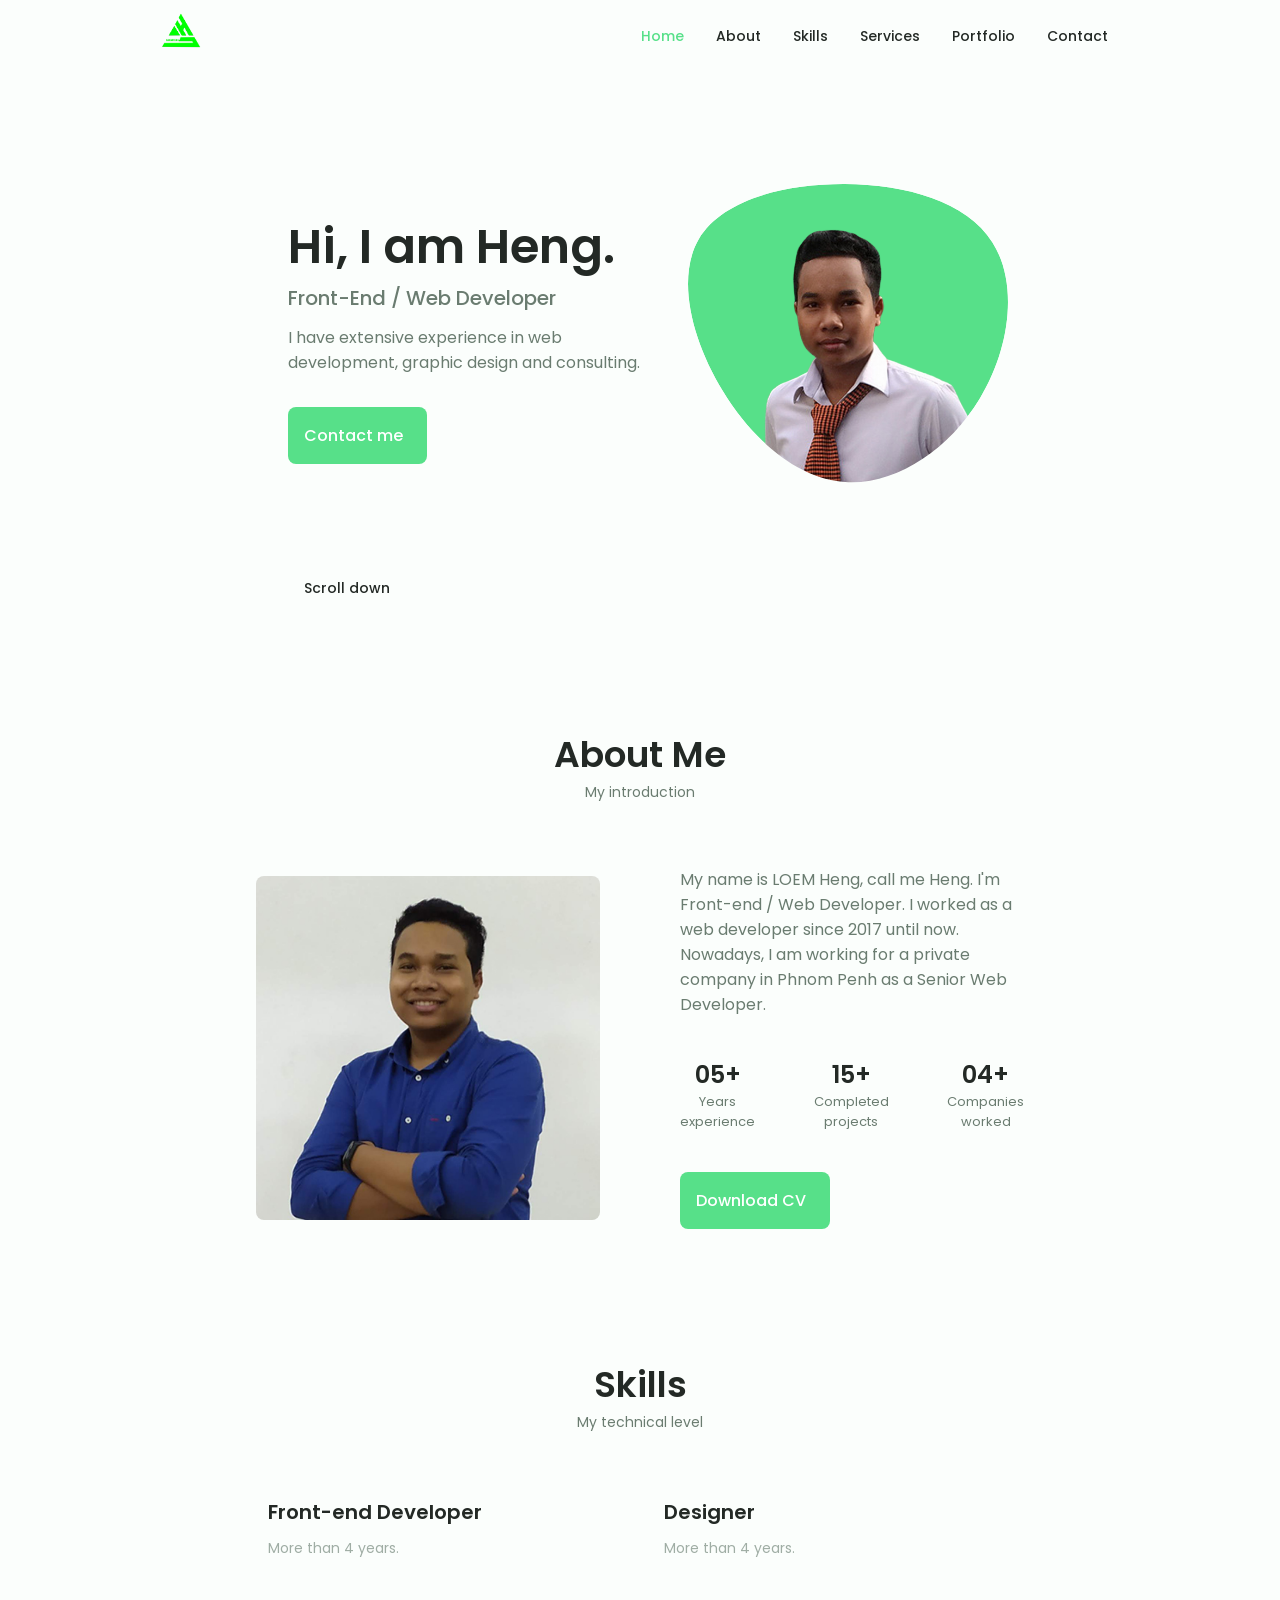
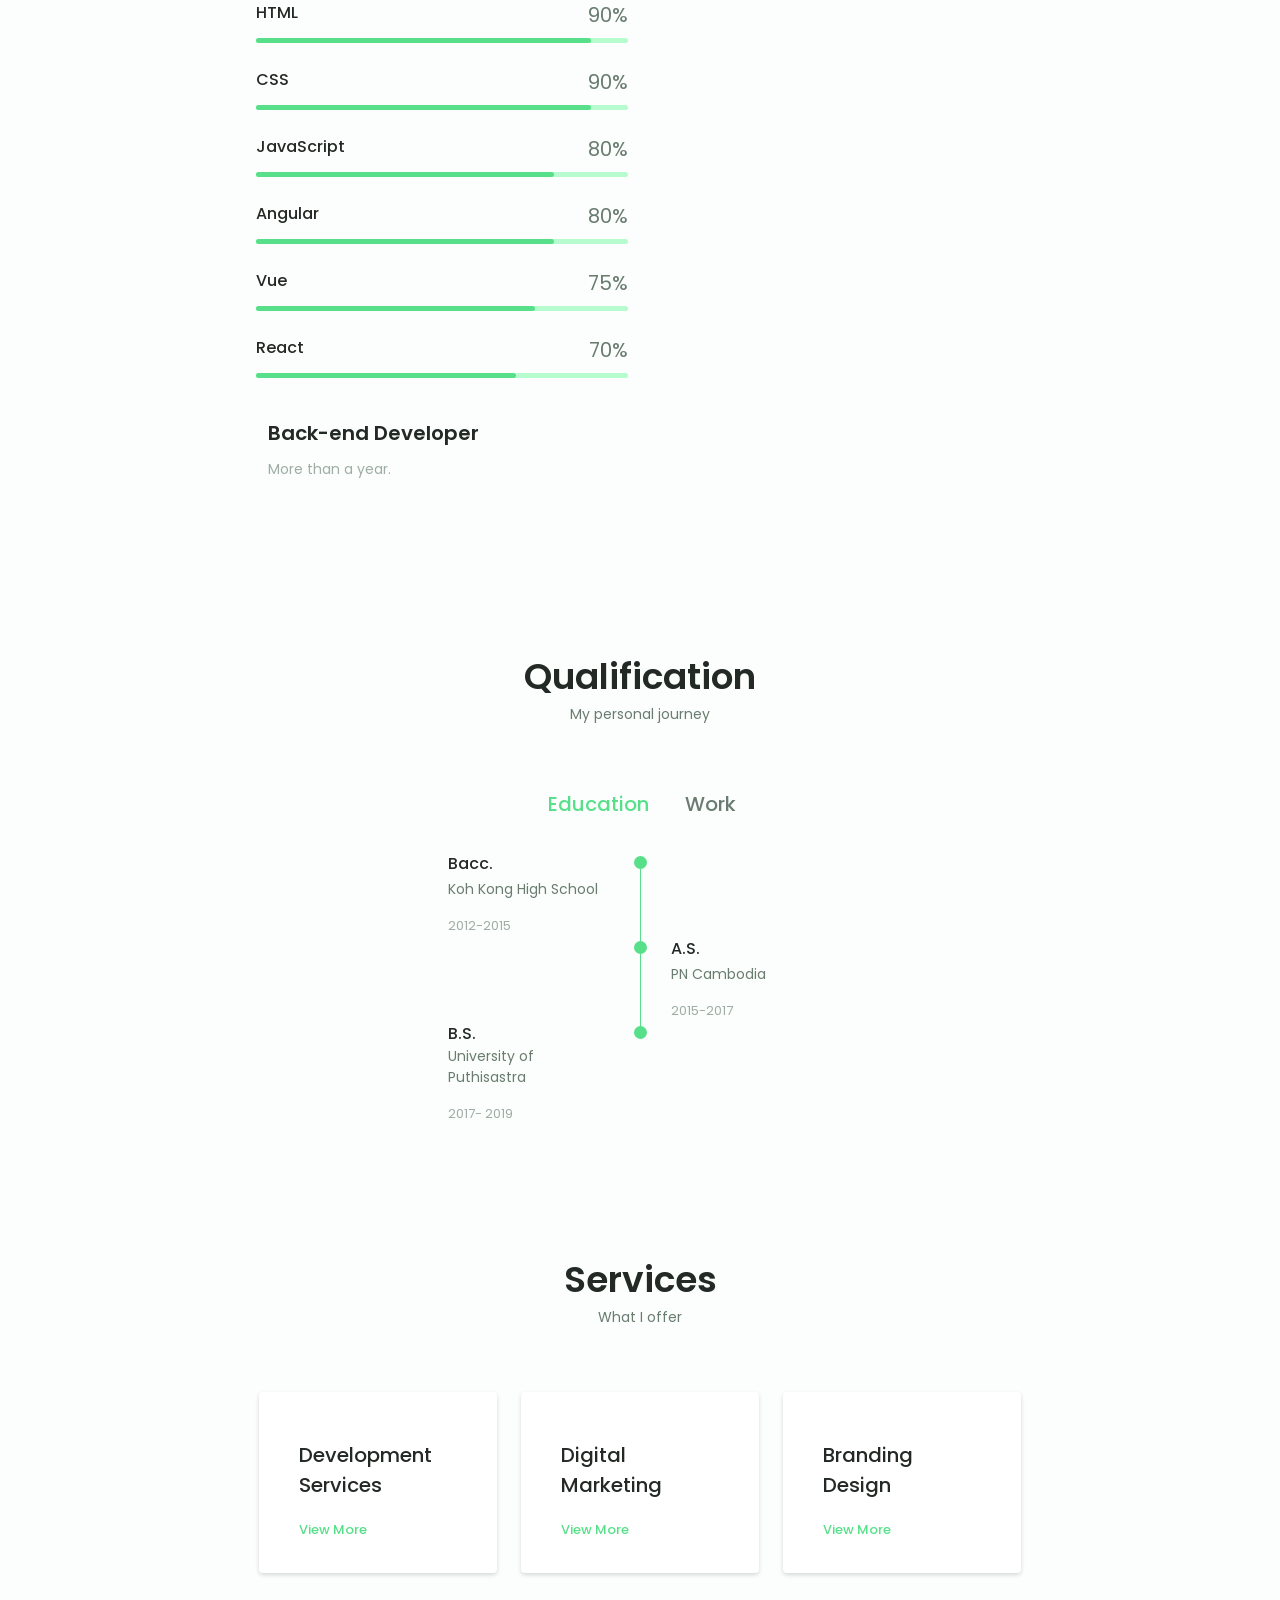
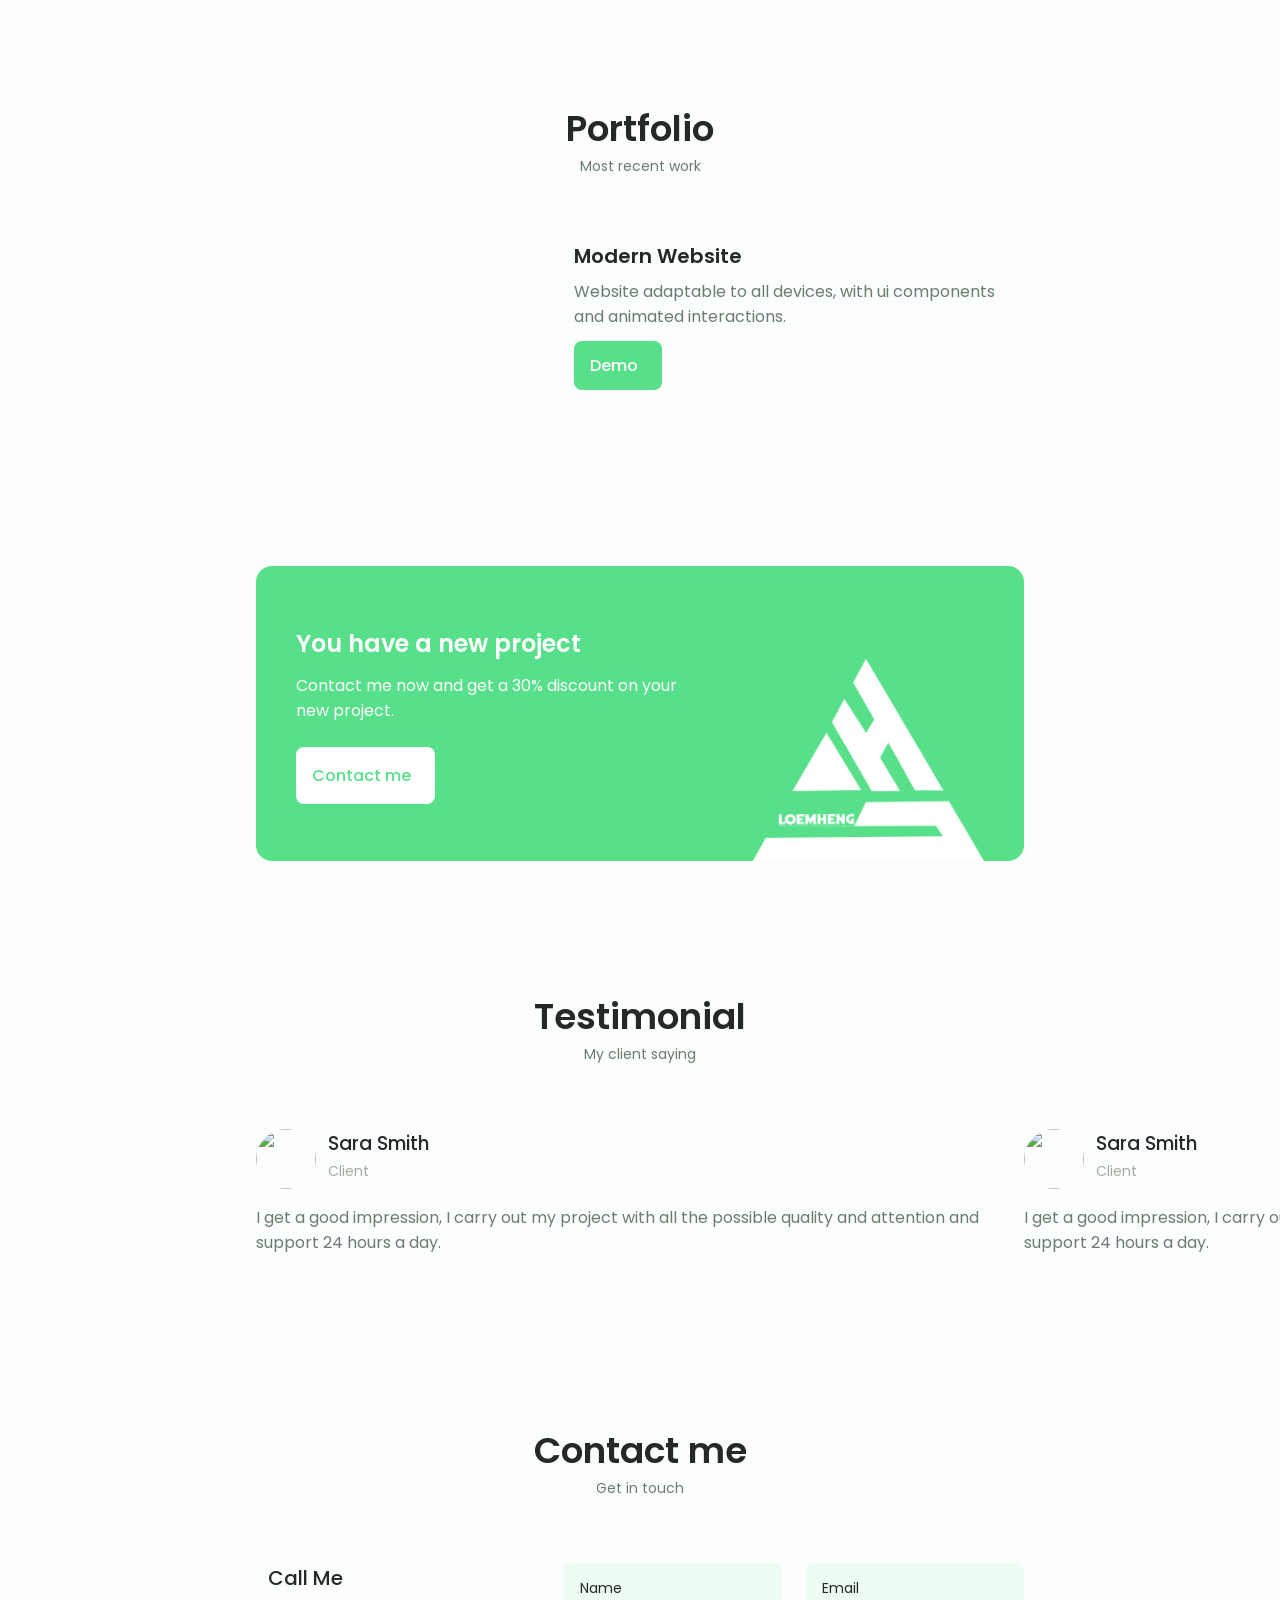
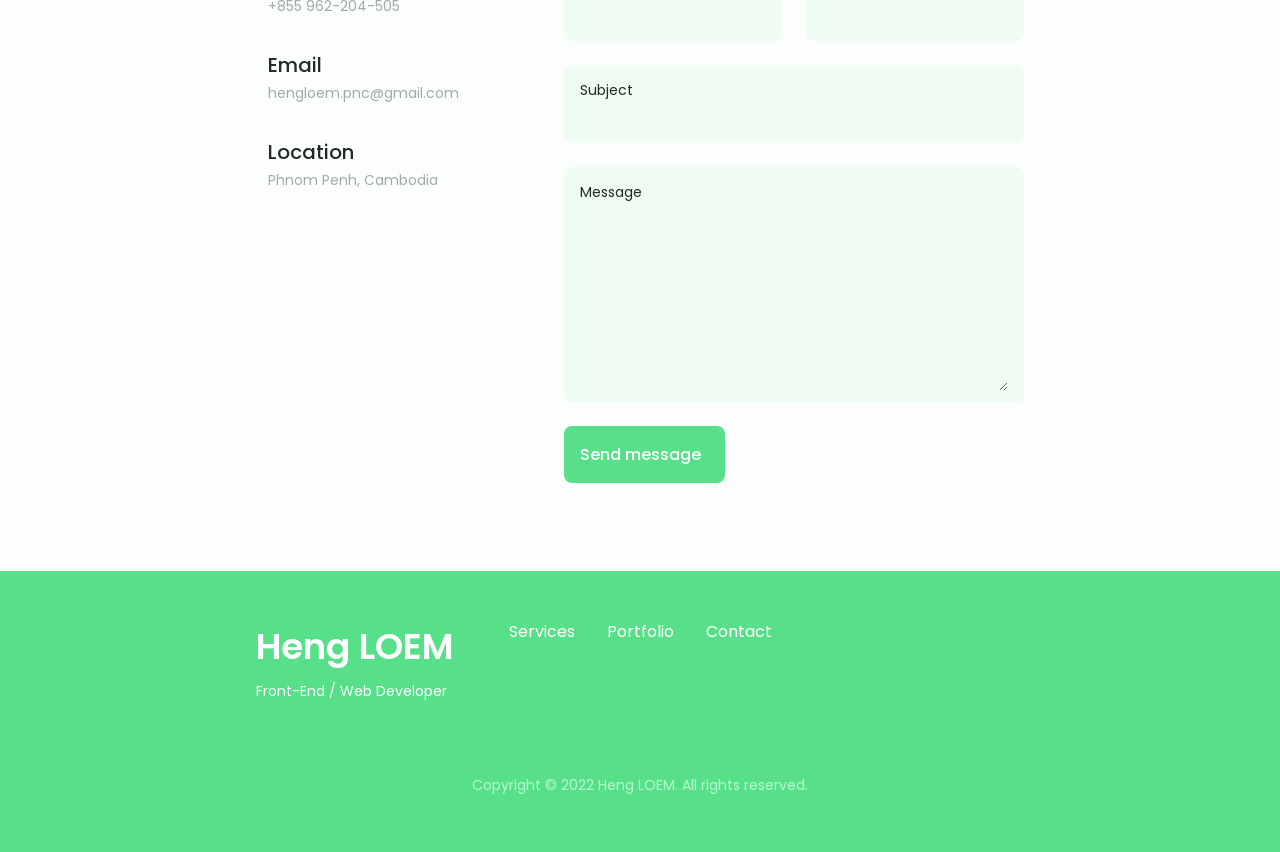
==== commit 16ce4f6e: "Update swiper-bundle" ====
--- a/index.html
+++ b/index.html
@@ -36,8 +36,8 @@
     <link rel="stylesheet" href="https://unicons.iconscout.com/release/v4.0.0/css/line.css">
 
     <!--==================== SWIPER CSS ====================-->
-    <link rel="stylesheet" href="assets/css/swiper-bundle.min.css">
-    <!-- <link rel="stylesheet" href="https://unpkg.com/swiper@7/swiper-bundle.min.css" /> -->
+    <!-- <link rel="stylesheet" href="assets/css/swiper-bundle.min.css"> -->
+    <link rel="stylesheet" href="https://unpkg.com/swiper@8/swiper-bundle.min.css" />
 
     <!--==================== CSS ====================-->
     <link rel="stylesheet" href="assets/css/styles.css">
@@ -164,7 +164,7 @@
             <span class="section__subtitle">My introduction</span>
 
             <div class="about__container container grid">
-                <img src="assets/img/perfil.png" alt="" class="about__img">
+                <img src="assets/img/about_me.jpg" alt="" class="about__img">
 
                 <div class="about__data">
                     <p class="about__description"> My name is LOEM Heng, call me Heng. I'm Front-end / Web Developer. I
@@ -965,8 +965,8 @@
     </a>
 
     <!--==================== SWIPER JS ====================-->
-    <script src="assets/js/swiper-bundle.min.js"></script>
-    <!-- <script src="https://unpkg.com/swiper@7/swiper-bundle.min.js"></script> -->
+    <!-- <script src="assets/js/swiper-bundle.min.js"></script> -->
+    <script src="https://unpkg.com/swiper@7/swiper-bundle.min.js"></script>
 
     <!--==================== MAIN JS ====================-->
     <script src="assets/js/main.js"></script>
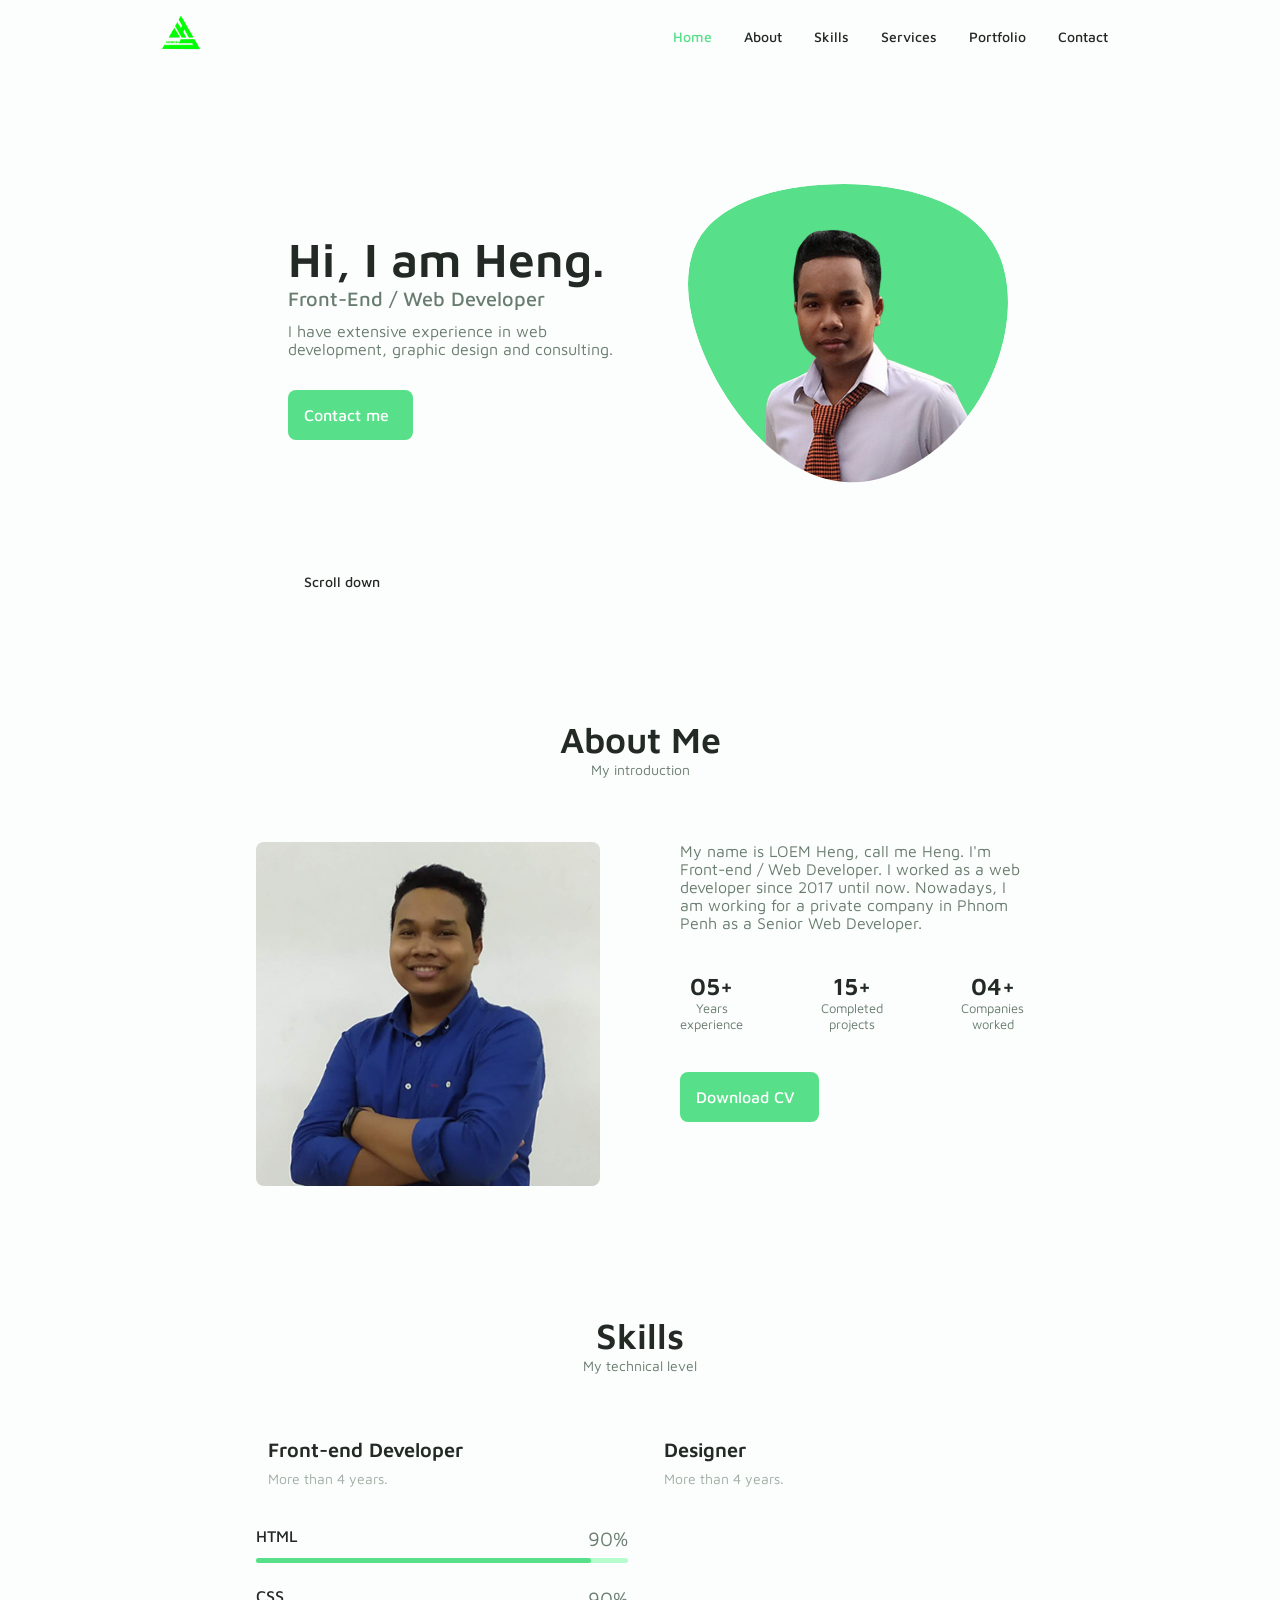
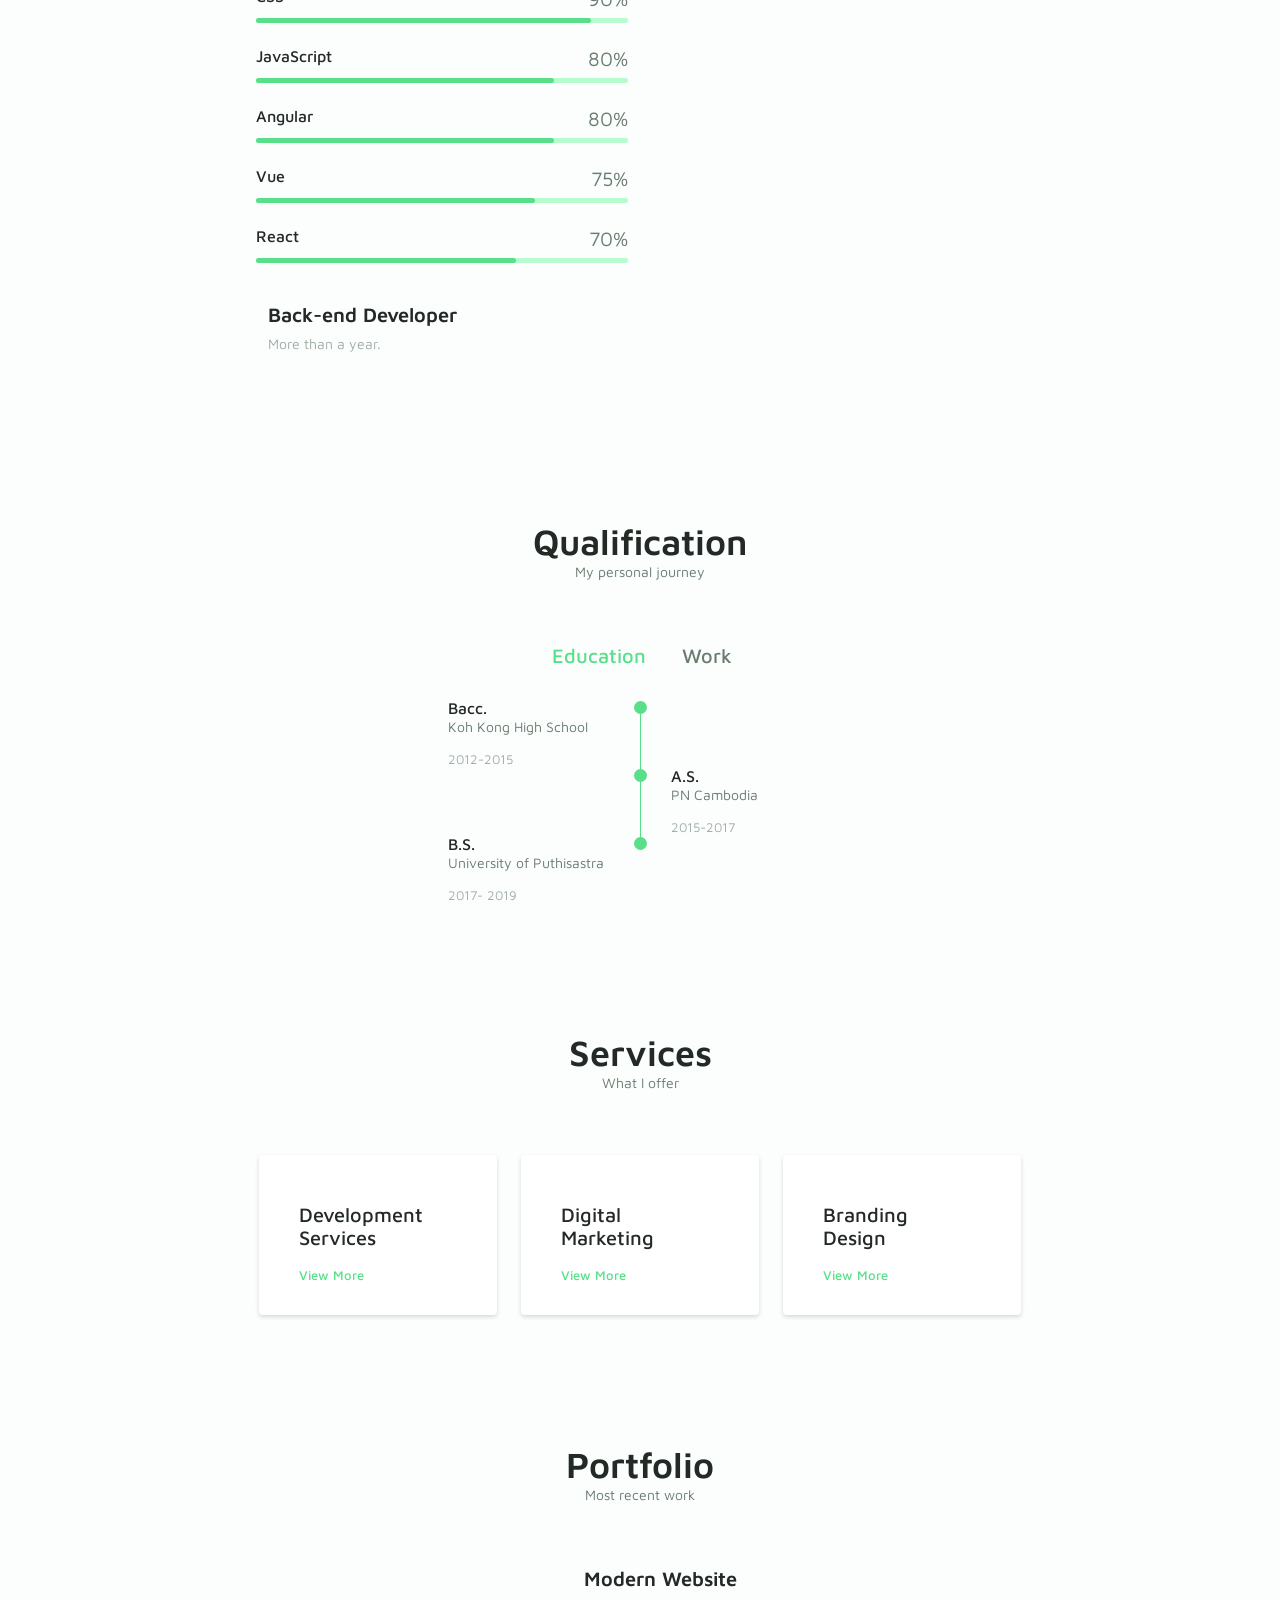
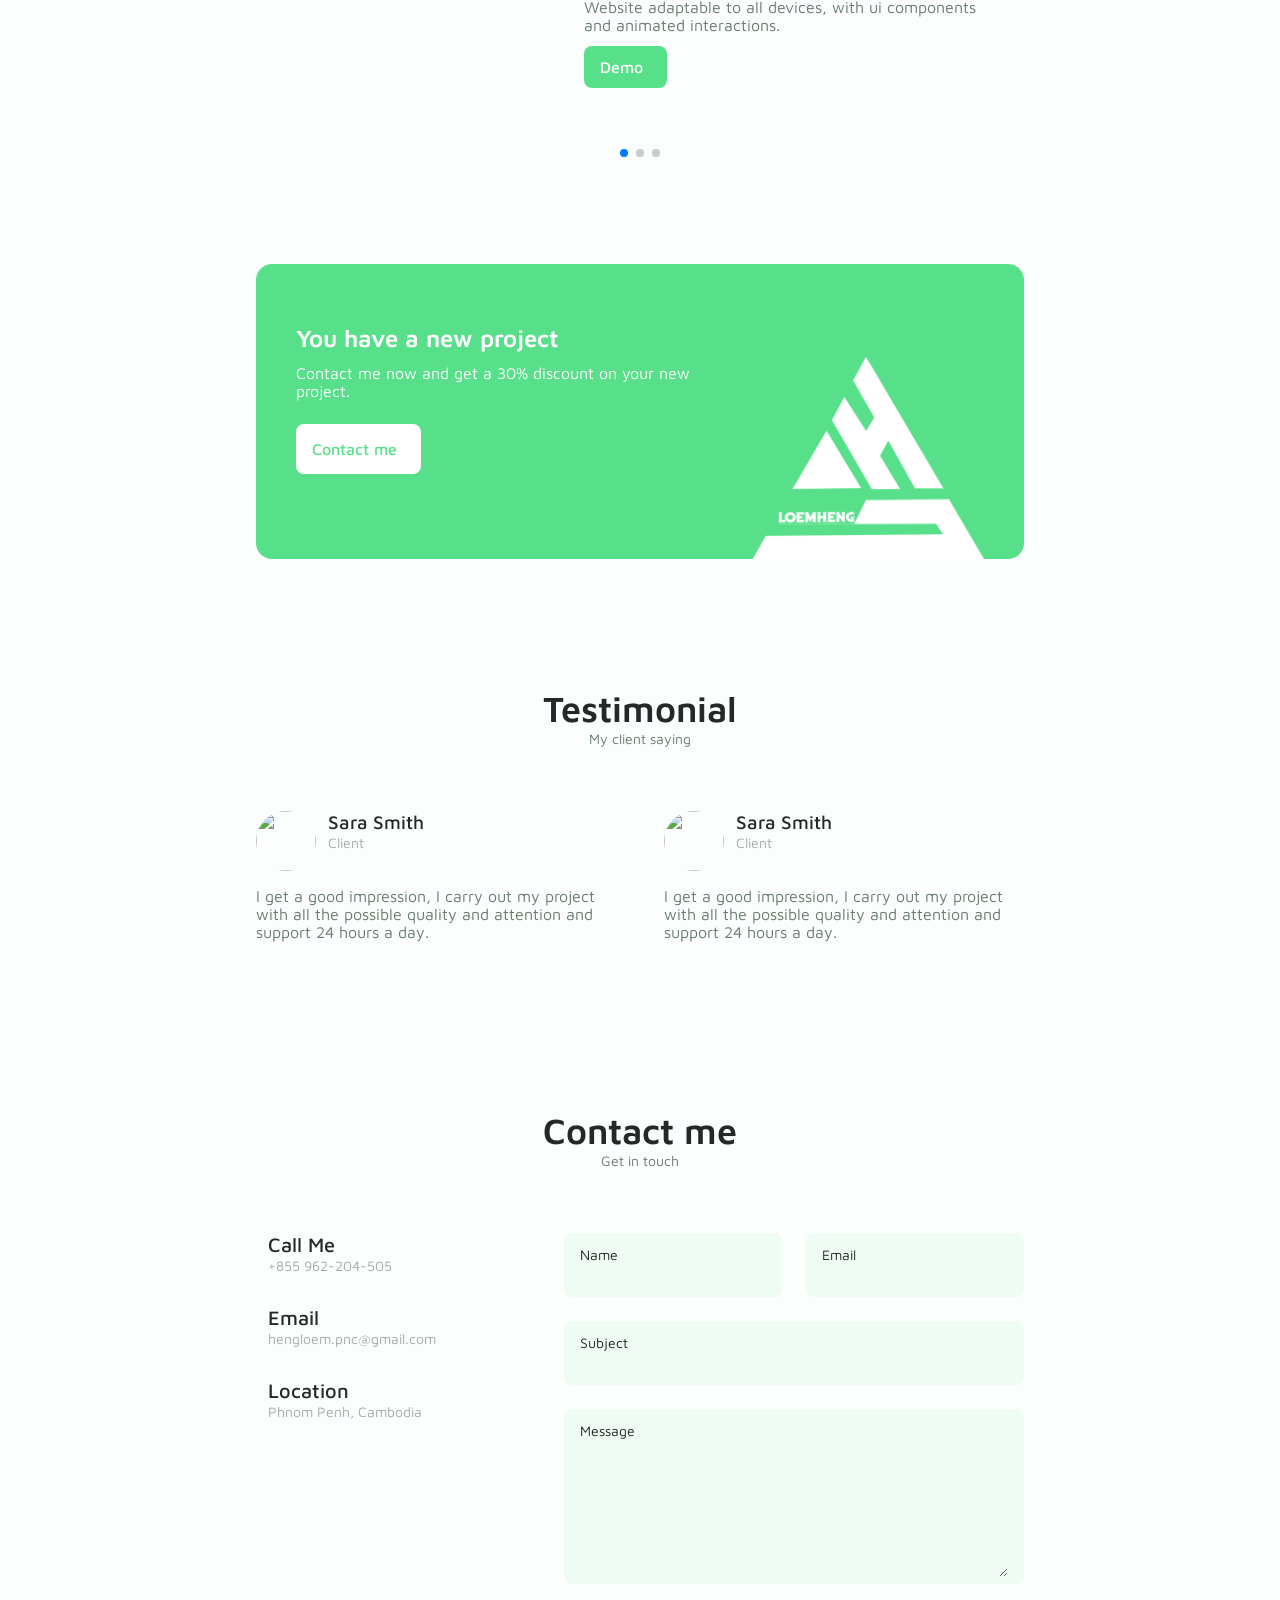
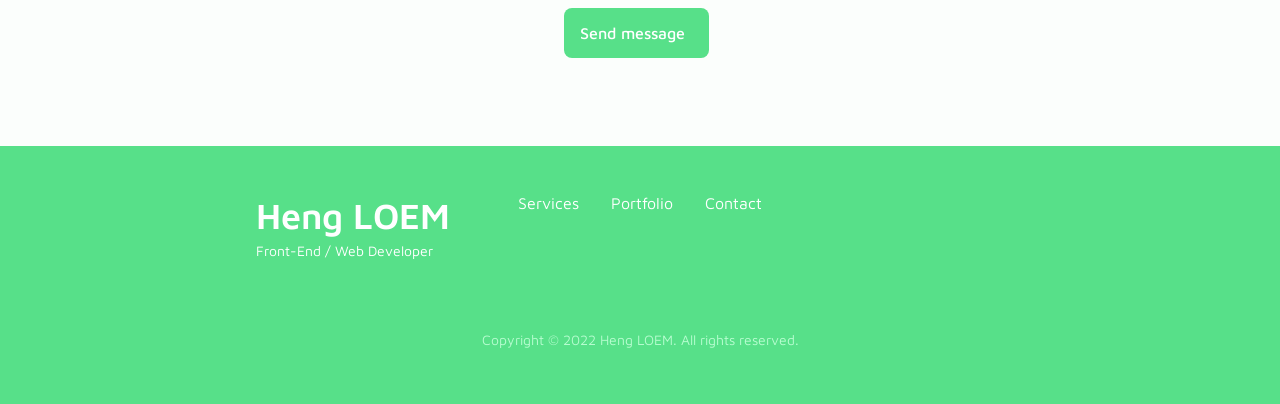
==== commit 537dd1b8: "Fixed swip js" ====
--- a/index.html
+++ b/index.html
@@ -36,7 +36,7 @@
     <link rel="stylesheet" href="https://unicons.iconscout.com/release/v4.0.0/css/line.css">
 
     <!--==================== SWIPER CSS ====================-->
-    <!-- <link rel="stylesheet" href="assets/css/swiper-bundle.min.css"> -->
+    <link rel="stylesheet" href="assets/css/swiper-bundle.min.css">
     <link rel="stylesheet" href="https://unpkg.com/swiper@8/swiper-bundle.min.css" />
 
     <!--==================== CSS ====================-->
@@ -965,7 +965,7 @@
     </a>
 
     <!--==================== SWIPER JS ====================-->
-    <!-- <script src="assets/js/swiper-bundle.min.js"></script> -->
+    <script src="assets/js/swiper-bundle.min.js"></script>
     <script src="https://unpkg.com/swiper@7/swiper-bundle.min.js"></script>
 
     <!--==================== MAIN JS ====================-->
--- a/assets/css/styles.css
+++ b/assets/css/styles.css
@@ -1,5 +1,5 @@
 /*==================== GOOGLE FONTS ====================*/
-@import url("https://fonts.googleapis.com/css2?family=Poppins:wght@400;500;600&display=swap");
+@import url('https://fonts.googleapis.com/css2?family=Maven+Pro&family=Poppins:wght@400;500;600&display=swap');
 
 /*==================== VARIABLES CSS ====================*/
 :root {
@@ -24,7 +24,7 @@
     --scroll-thumb-color: hsl(var(--hue-color), 12%, 80%);
 
     /*========== Font and typography ==========*/
-    --body-font: "Poppins", sans-serif;
+    --body-font: "Maven Pro", sans-serif;
 
     /* .5rem = 8px, 1rem = 16px, 1.5rem = 24px ... */
     --big-font-size: 2rem;
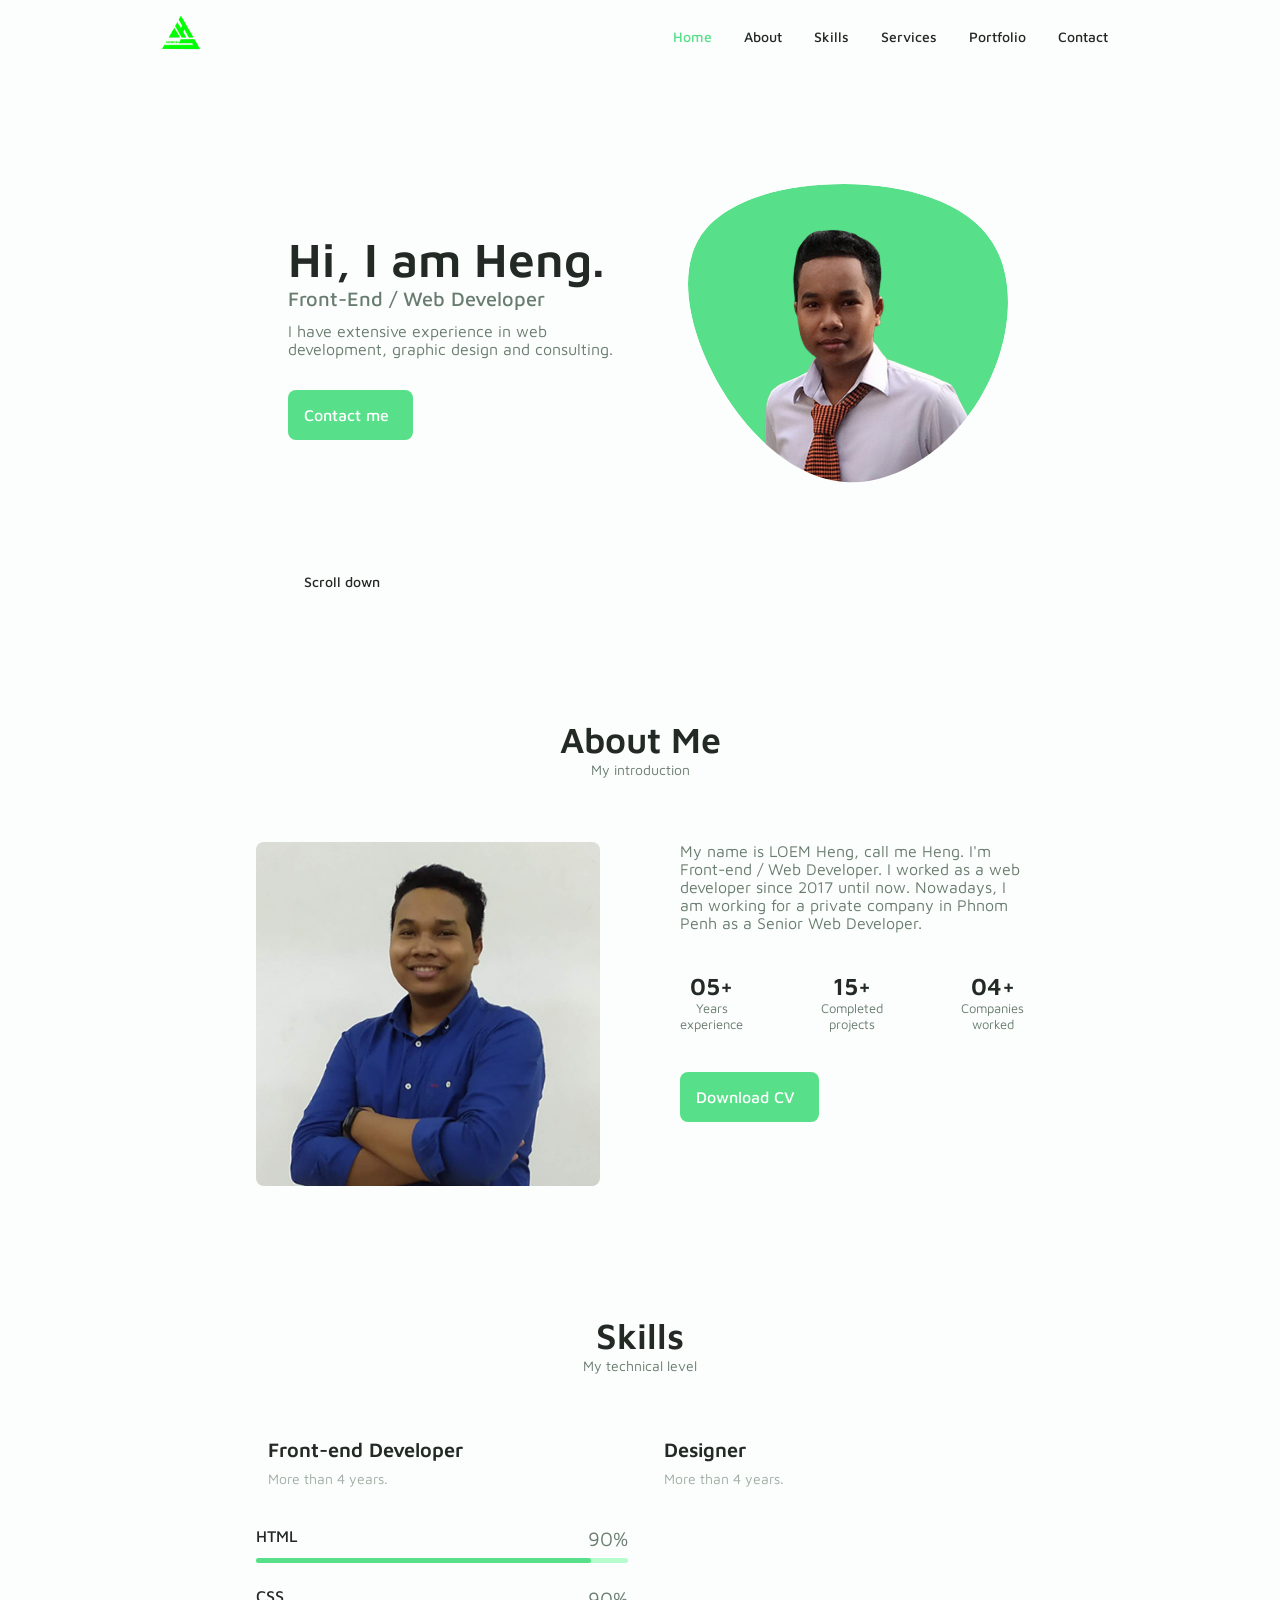
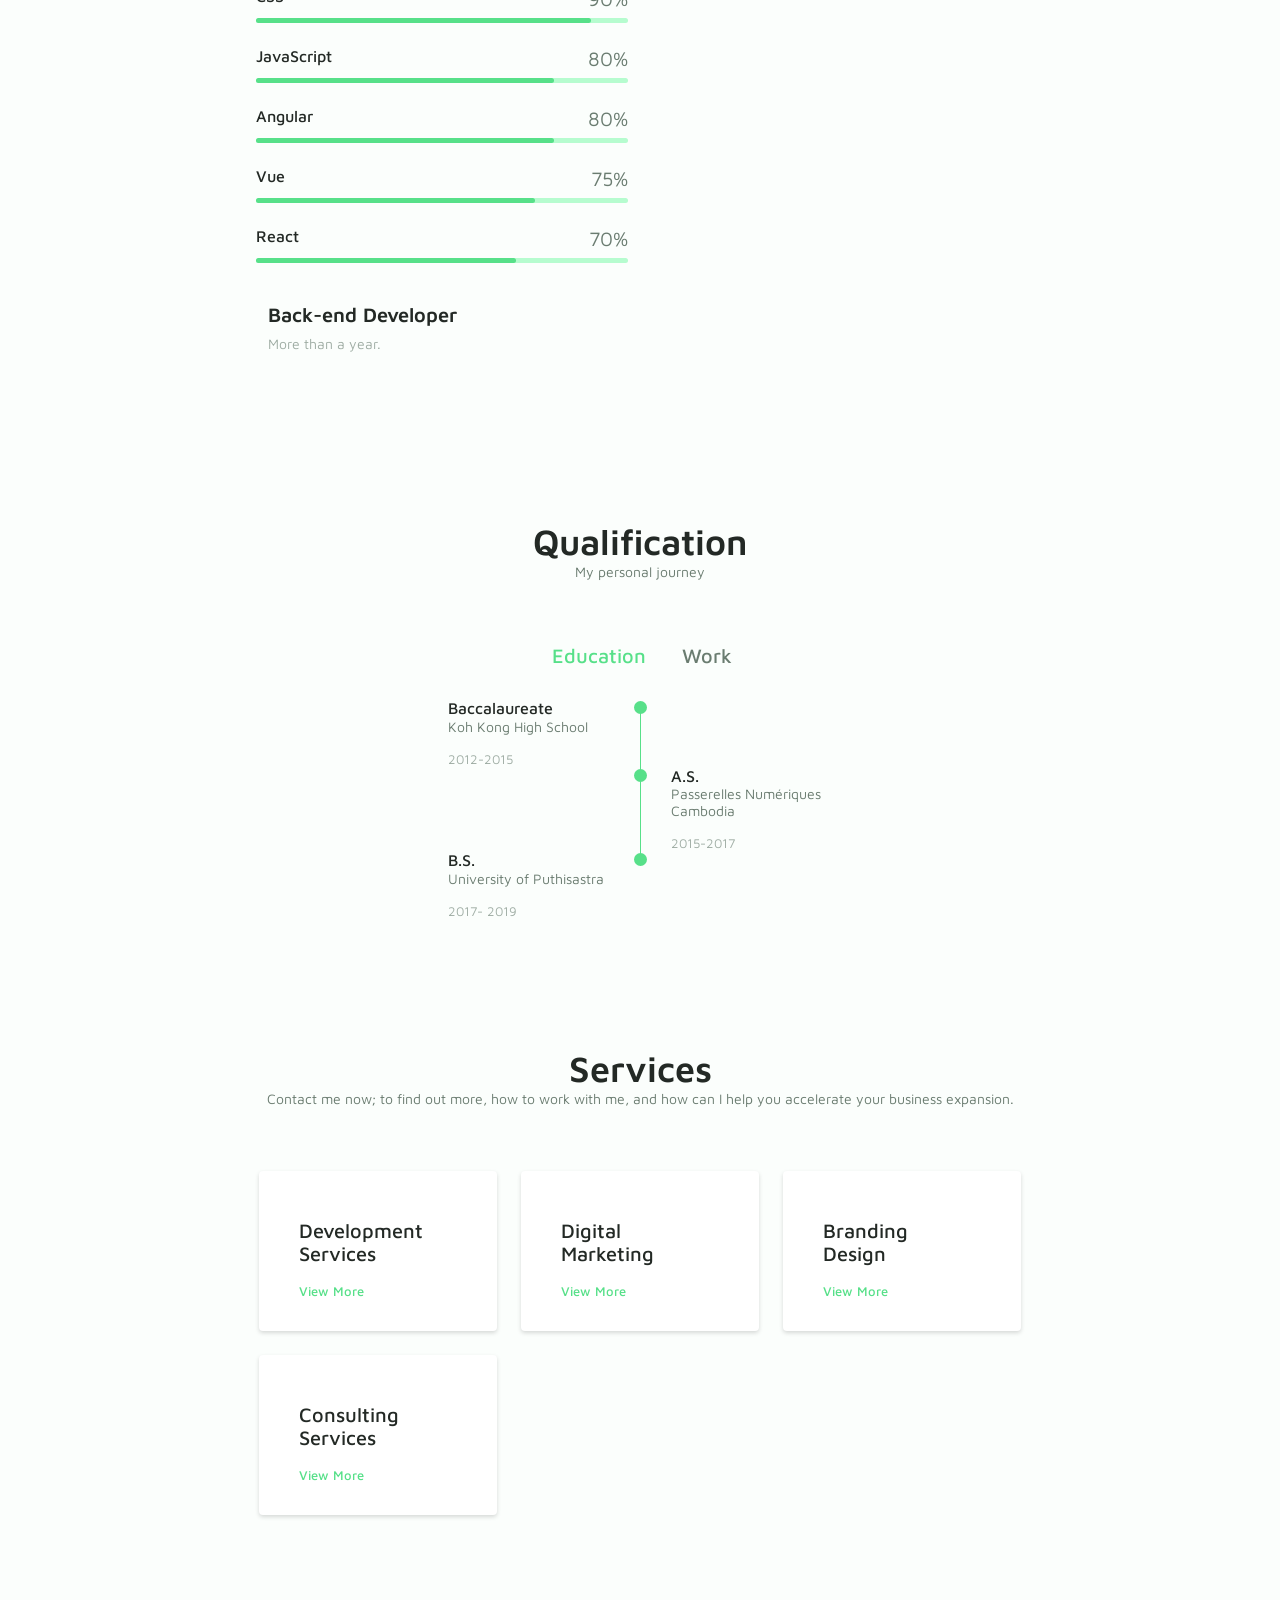
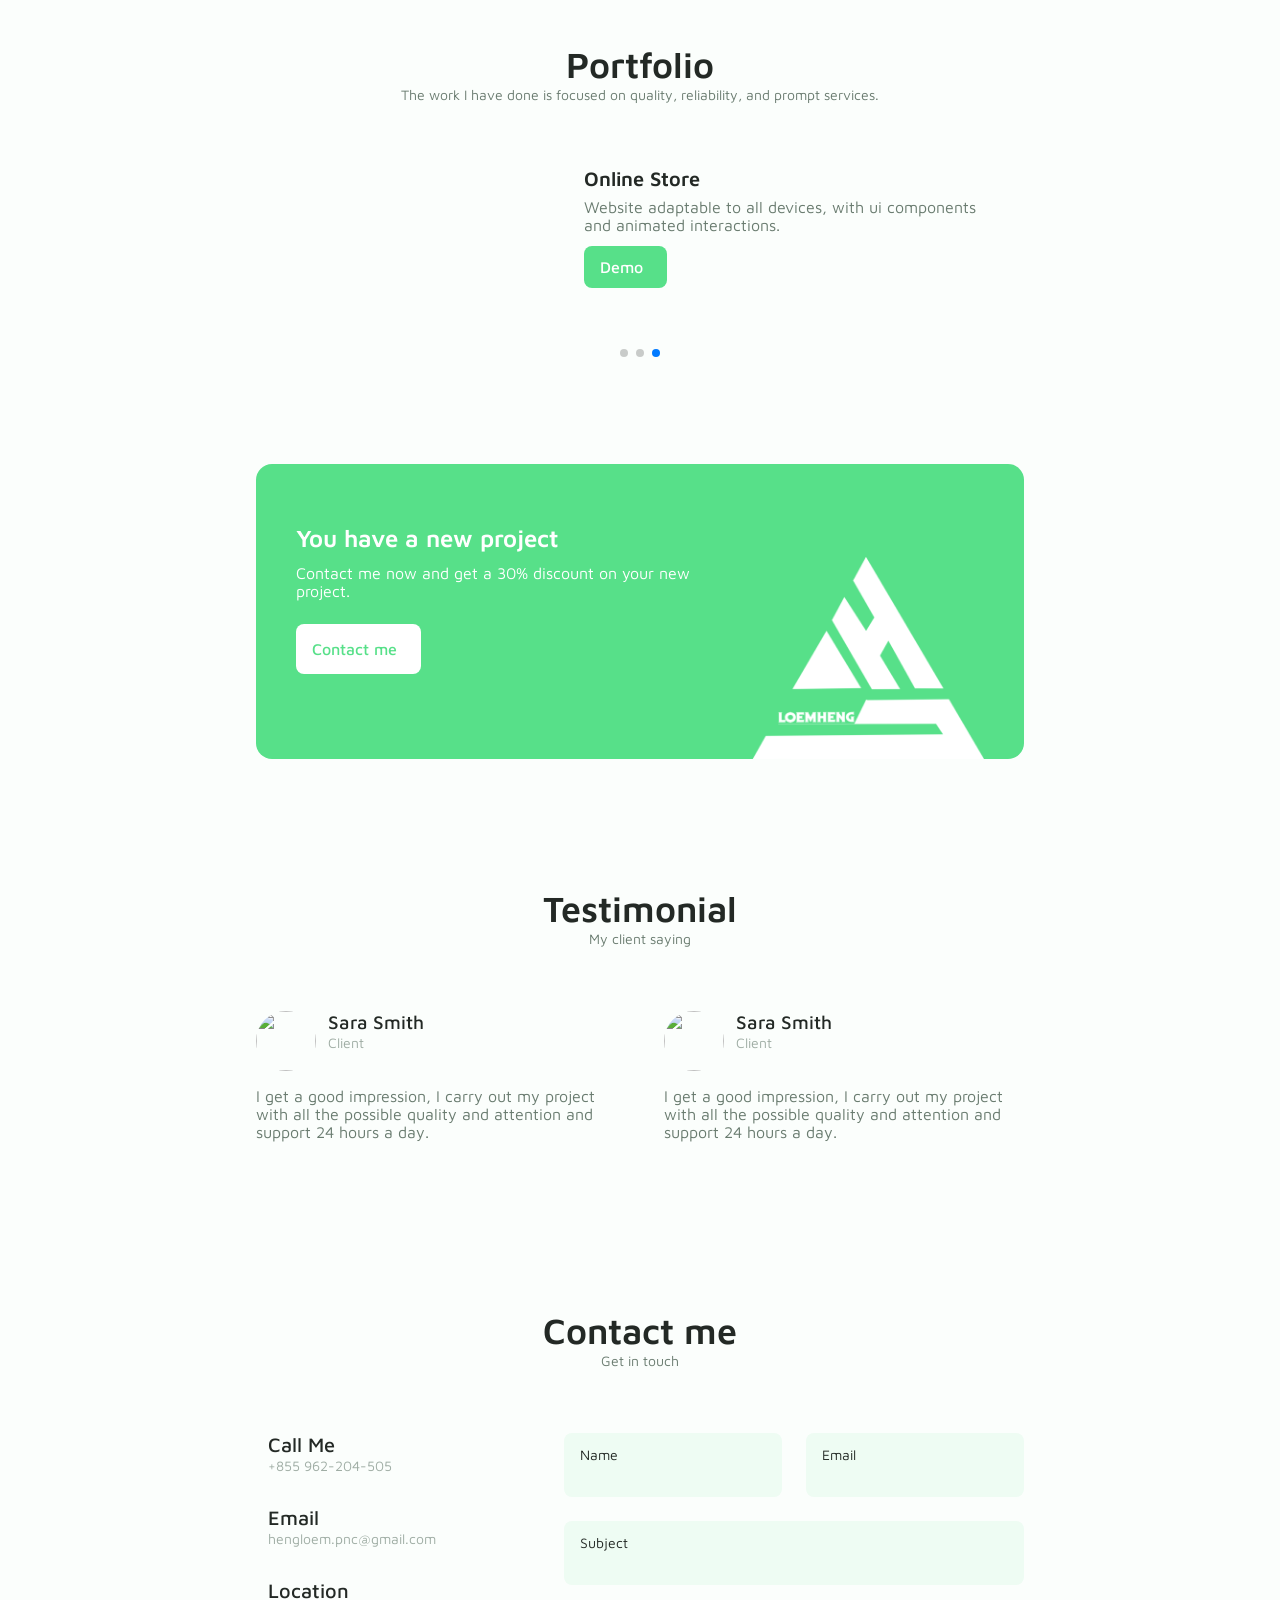
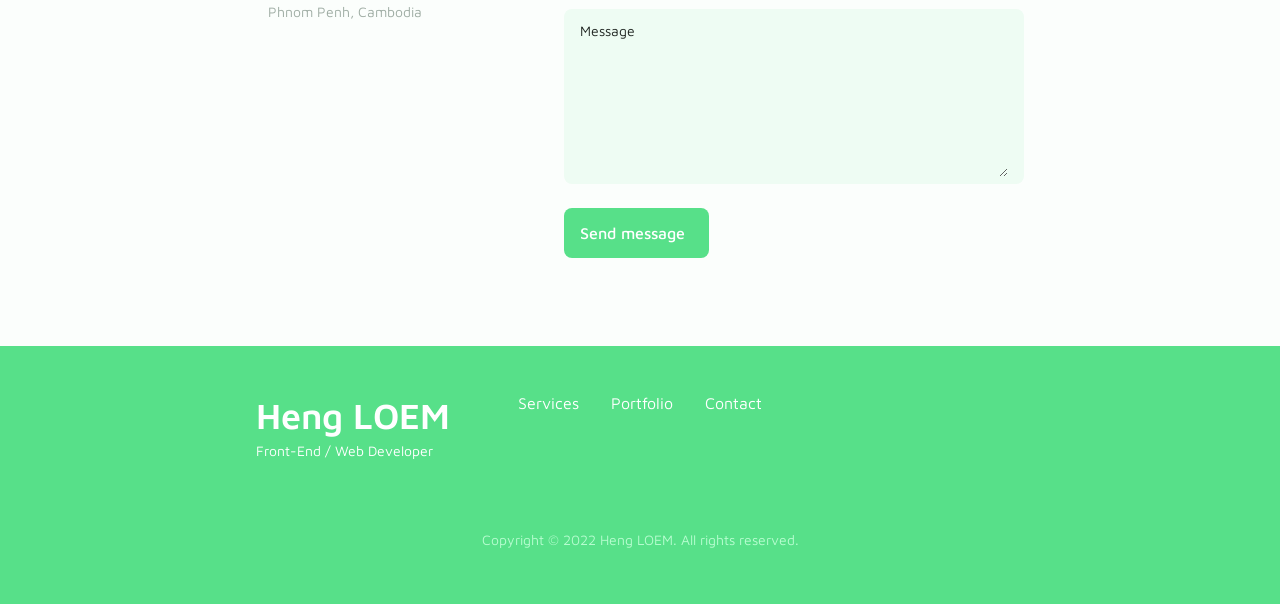
==== commit 00d34e8c: "Update service package" ====
--- a/index.html
+++ b/index.html
@@ -5,10 +5,8 @@
     <!--==================== METAS ====================-->
     <meta name="viewport" content="width=device-width, initial-scale=1.0">
     <meta name="title" content="Heng LOEM - Independence is the clue to the world and owns my life.">
-    <meta name="description"
-        content="I'm Heng, a web developer with extensive knowledge and years of experience, working in web technologies, UX/UI design, and delivering quality work.">
-    <meta name="keywords"
-        content="Front-end Developer, Web Developer, Senior Front-end Developer, Senior Web Developer, Full Stack Developer, Mean Stack Developer">
+    <meta name="description" content="I'm Heng, a web developer with extensive knowledge and years of experience, working in web technologies, UX/UI design, and delivering quality work.">
+    <meta name="keywords" content="Front-end Developer, Web Developer, Senior Front-end Developer, Senior Web Developer, Full Stack Developer, Mean Stack Developer">
     <meta name="robots" content="index, follow">
     <meta http-equiv="Content-Type" content="text/html; charset=utf-8">
     <meta name="language" content="English">
@@ -37,7 +35,6 @@
 
     <!--==================== SWIPER CSS ====================-->
     <link rel="stylesheet" href="assets/css/swiper-bundle.min.css">
-    <link rel="stylesheet" href="https://unpkg.com/swiper@8/swiper-bundle.min.css" />
 
     <!--==================== CSS ====================-->
     <link rel="stylesheet" href="assets/css/styles.css">
@@ -84,7 +81,6 @@
                         </a>
                     </li>
                 </ul>
-
 
                 <i class="uil uil-times nav__close" id="nav-close"></i>
             </div>
@@ -413,7 +409,7 @@
                         <!--==================== QUALIFICATION 1 ====================-->
                         <div class="qualification__data">
                             <div>
-                                <h3 class="qualification__title">Bacc.</h3>
+                                <h3 class="qualification__title">Baccalaureate</h3>
                                 <span class="qualification__subtitle">Koh Kong High School</span>
                                 <div class="qualification__calendar">
                                     <i class="uil uil-calendar-alt"></i>
@@ -439,7 +435,7 @@
 
                             <div>
                                 <h3 class="qualification__title">A.S.</h3>
-                                <span class="qualification__subtitle">PN Cambodia</span>
+                                <span class="qualification__subtitle">Passerelles Numériques Cambodia</span>
                                 <div class="qualification__calendar">
                                     <i class="uil uil-calendar-alt"></i>
                                     2015-2017
@@ -528,34 +524,34 @@
         <!--==================== SERVICES ====================-->
         <section class="services section" id="services">
             <h2 class="section__title">Services</h2>
-            <span class="section__subtitle">What I offer</span>
+            <span class="section__subtitle">Contact me now; to find out more, how to work with me, and how can I help you accelerate your business expansion.</span>
 
             <div class="services__container container grid">
                 <!--==================== SERVICES 1 ====================-->
                 <div class="services__content">
                     <div>
-                        <i class="uil uil-web-grid services__icon"></i>
-                        <h3 class="services__title">Development <br> Services </h3>
-                    </div>
-
+                        <i class="uil uil-web-desktop services__icon"></i>
+                        <h3 class="services__title">Development <br /> Services </h3>
+                    </div>
+            
                     <span class="button button--flex button--small button--link services__button">
                         View More
                         <i class="uil uil-arrow-right button__icon"></i>
                     </span>
-
+            
                     <div class="services__modal">
                         <div class="services__modal-content">
-                            <h4 class="services__modal-title">Dev <br> Service </h4>
+                            <h4 class="services__modal-title">Development <br /> Services </h4>
                             <i class="uil uil-times services__modal-close"></i>
-
+            
                             <ul class="services__modal-servicess grid">
                                 <li class="services__modal-services">
                                     <i class="uil uil-check-circle services__modal-icon"></i>
-                                    <p>Consultant</p>
-                                </li>
-                                <li class="services__modal-services">
-                                    <i class="uil uil-check-circle services__modal-icon"></i>
-                                    <p>Business Analytics</p>
+                                    <p>Consulting</p>
+                                </li>
+                                <li class="services__modal-services">
+                                    <i class="uil uil-check-circle services__modal-icon"></i>
+                                    <p>Business analytics</p>
                                 </li>
                                 <li class="services__modal-services">
                                     <i class="uil uil-check-circle services__modal-icon"></i>
@@ -567,105 +563,160 @@
                                 </li>
                                 <li class="services__modal-services">
                                     <i class="uil uil-check-circle services__modal-icon"></i>
-                                    <p>Mobile Application Development</p>
-                                </li>
-                                <li class="services__modal-services">
-                                    <i class="uil uil-check-circle services__modal-icon"></i>
-                                    <p>eCommerce Platform Development</p>
+                                    <p>Website Development</p>
+                                </li>
+                                <li class="services__modal-services">
+                                    <i class="uil uil-check-circle services__modal-icon"></i>
+                                    <p>Mobile application development</p>
+                                </li>
+                                <li class="services__modal-services">
+                                    <i class="uil uil-check-circle services__modal-icon"></i>
+                                    <p>E-Commerce platform development</p>
                                 </li>
                             </ul>
                         </div>
                     </div>
                 </div>
-
+            
                 <!--==================== SERVICES 2 ====================-->
                 <div class="services__content">
                     <div>
-                        <i class="uil uil-arrow services__icon"></i>
+                        <i class="uil uil-store services__icon"></i>
                         <h3 class="services__title">Digital <br> Marketing </h3>
                     </div>
-
+            
                     <span class="button button--flex button--small button--link services__button">
                         View More
                         <i class="uil uil-arrow-right button__icon"></i>
                     </span>
-
+            
                     <div class="services__modal">
                         <div class="services__modal-content">
                             <h4 class="services__modal-title">Digital <br> Marketing </h4>
                             <i class="uil uil-times services__modal-close"></i>
-
+            
                             <ul class="services__modal-servicess grid">
                                 <li class="services__modal-services">
                                     <i class="uil uil-check-circle services__modal-icon"></i>
-                                    <p>Agile Marketing</p>
-                                </li>
-                                <li class="services__modal-services">
-                                    <i class="uil uil-check-circle services__modal-icon"></i>
-                                    <p>Content Strategy</p>
-                                </li>
-                                <li class="services__modal-services">
-                                    <i class="uil uil-check-circle services__modal-icon"></i>
-                                    <p>Engagement Strategy</p>
-                                </li>
-                                <li class="services__modal-services">
-                                    <i class="uil uil-check-circle services__modal-icon"></i>
-                                    <p>Social Media Strategy and Management</p>
-                                </li>
-                                <li class="services__modal-services">
-                                    <i class="uil uil-check-circle services__modal-icon"></i>
-                                    <p>Search Engine Optimization</p>
-                                </li>
-                                <li class="services__modal-services">
-                                    <i class="uil uil-check-circle services__modal-icon"></i>
-                                    <p>Consumer Sentiment Analytics</p>
-                                </li>
-                                <li class="services__modal-services">
-                                    <i class="uil uil-check-circle services__modal-icon"></i>
-                                    <p>Campaign Analytics Optimization</p>
-                                </li>
-                                <li class="services__modal-services">
-                                    <i class="uil uil-check-circle services__modal-icon"></i>
-                                    <p>Social Media Advertising</p>
+                                    <p>Agile marketing</p>
+                                </li>
+                                <li class="services__modal-services">
+                                    <i class="uil uil-check-circle services__modal-icon"></i>
+                                    <p>Content strategy</p>
+                                </li>
+                                <li class="services__modal-services">
+                                    <i class="uil uil-check-circle services__modal-icon"></i>
+                                    <p>Engagement strategy</p>
+                                </li>
+                                <li class="services__modal-services">
+                                    <i class="uil uil-check-circle services__modal-icon"></i>
+                                    <p>Social media strategy and management</p>
+                                </li>
+                                <li class="services__modal-services">
+                                    <i class="uil uil-check-circle services__modal-icon"></i>
+                                    <p>Search engine optimization</p>
+                                </li>
+                                <li class="services__modal-services">
+                                    <i class="uil uil-check-circle services__modal-icon"></i>
+                                    <p>Consumer sentiment analytics</p>
+                                </li>
+                                <li class="services__modal-services">
+                                    <i class="uil uil-check-circle services__modal-icon"></i>
+                                    <p>Campaign analytics and optimization</p>
+                                </li>
+                                <li class="services__modal-services">
+                                    <i class="uil uil-check-circle services__modal-icon"></i>
+                                    <p>Social media advertising</p>
                                 </li>
                             </ul>
                         </div>
                     </div>
                 </div>
-
+            
                 <!--==================== SERVICES 3 ====================-->
                 <div class="services__content">
                     <div>
                         <i class="uil uil-pen services__icon"></i>
                         <h3 class="services__title"> Branding <br> Design </h3>
                     </div>
-
+            
                     <span class="button button--flex button--small button--link services__button">
                         View More
                         <i class="uil uil-arrow-right button__icon"></i>
                     </span>
-
+            
                     <div class="services__modal">
                         <div class="services__modal-content">
                             <h4 class="services__modal-title">Branding <br> Design </h4>
                             <i class="uil uil-times services__modal-close"></i>
-
+            
                             <ul class="services__modal-servicess grid">
                                 <li class="services__modal-services">
                                     <i class="uil uil-check-circle services__modal-icon"></i>
-                                    <p>Creative Direction & Branding</p>
-                                </li>
-                                <li class="services__modal-services">
-                                    <i class="uil uil-check-circle services__modal-icon"></i>
-                                    <p>Design Thinking</p>
-                                </li>
-                                <li class="services__modal-services">
-                                    <i class="uil uil-check-circle services__modal-icon"></i>
-                                    <p>Creative Concept</p>
-                                </li>
-                                <li class="services__modal-services">
-                                    <i class="uil uil-check-circle services__modal-icon"></i>
-                                    <p>Ux / Ui Design</p>
+                                    <p>Creative direction & branding</p>
+                                </li>
+                                <li class="services__modal-services">
+                                    <i class="uil uil-check-circle services__modal-icon"></i>
+                                    <p>Design thinking</p>
+                                </li>
+                                <li class="services__modal-services">
+                                    <i class="uil uil-check-circle services__modal-icon"></i>
+                                    <p>Creative concept</p>
+                                </li>
+                                <li class="services__modal-services">
+                                    <i class="uil uil-check-circle services__modal-icon"></i>
+                                    <p>Ux / Ui design</p>
+                                </li>
+                                <li class="services__modal-services">
+                                    <i class="uil uil-check-circle services__modal-icon"></i>
+                                    <p>Design components</p>
+                                </li>
+                            </ul>
+                        </div>
+                    </div>
+                </div>
+            
+                <!--==================== SERVICES 4 ====================-->
+                <div class="services__content">
+                    <div>
+                        <i class="uil uil-chat services__icon"></i>
+                        <h3 class="services__title"> Consulting <br> Services </h3>
+                    </div>
+            
+                    <span class="button button--flex button--small button--link services__button">
+                        View More
+                        <i class="uil uil-arrow-right button__icon"></i>
+                    </span>
+            
+                    <div class="services__modal">
+                        <div class="services__modal-content">
+                            <h4 class="services__modal-title">Consulting <br> Services </h4>
+                            <i class="uil uil-times services__modal-close"></i>
+            
+                            <ul class="services__modal-servicess grid">
+                                <li class="services__modal-services">
+                                    <i class="uil uil-check-circle services__modal-icon"></i>
+                                    <p>Advertising/marketing/public relations consulting</p>
+                                </li>
+                                <li class="services__modal-services">
+                                    <i class="uil uil-check-circle services__modal-icon"></i>
+                                    <p>Entertainment/media consulting</p>
+                                </li>
+                                <li class="services__modal-services">
+                                    <i class="uil uil-check-circle services__modal-icon"></i>
+                                    <p>Real estate consulting</p>
+                                </li>
+                                <li class="services__modal-services">
+                                    <i class="uil uil-check-circle services__modal-icon"></i>
+                                    <p>Small business consulting</p>
+                                </li>
+                                <li class="services__modal-services">
+                                    <i class="uil uil-check-circle services__modal-icon"></i>
+                                    <p>Environmental consulting</p>
+                                </li>
+                                <li class="services__modal-services">
+                                    <i class="uil uil-check-circle services__modal-icon"></i>
+                                    <p>Private relations consulting</p>
                                 </li>
                             </ul>
                         </div>
@@ -677,7 +728,7 @@
         <!--==================== PORTFOLIO ====================-->
         <section class="portfolio section" id="portfolio">
             <h2 class="section__title">Portfolio</h2>
-            <span class="section__subtitle">Most recent work</span>
+            <span class="section__subtitle">The work I have done is focused on quality, reliability, and prompt services.</span>
 
             <div class="portfolio__container container swiper-container">
                 <div class="swiper-wrapper">
@@ -942,7 +993,7 @@
                         <i class="uil uil-facebook-f"></i>
                     </a>
 
-                    <a href="https://www.instagram.com/i.am.heng/" class="footer__social" target="_blank"
+                    <a href="https://www.instagram.com/iamhengofficial/" class="footer__social" target="_blank"
                         class="footer__social">
                         <i class="uil uil-instagram"></i>
                     </a>
@@ -966,7 +1017,6 @@
 
     <!--==================== SWIPER JS ====================-->
     <script src="assets/js/swiper-bundle.min.js"></script>
-    <script src="https://unpkg.com/swiper@7/swiper-bundle.min.js"></script>
 
     <!--==================== MAIN JS ====================-->
     <script src="assets/js/main.js"></script>
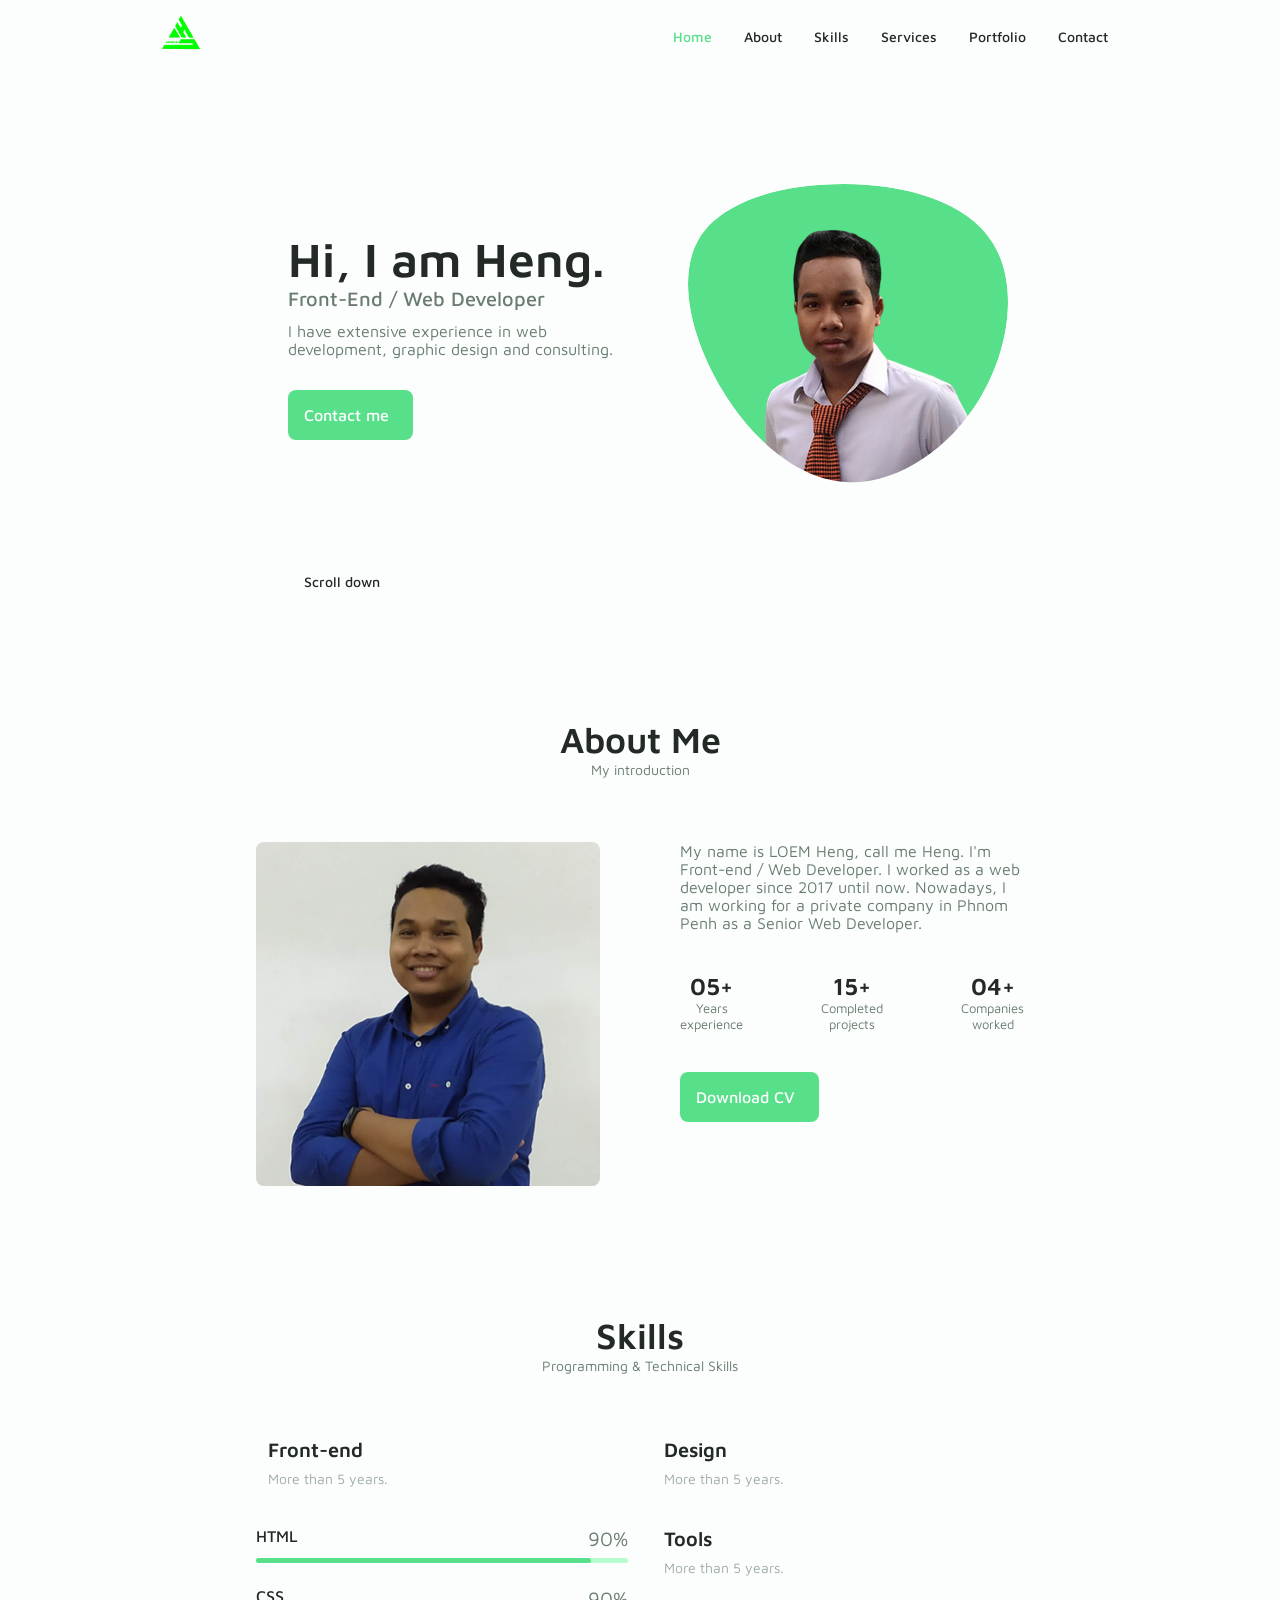
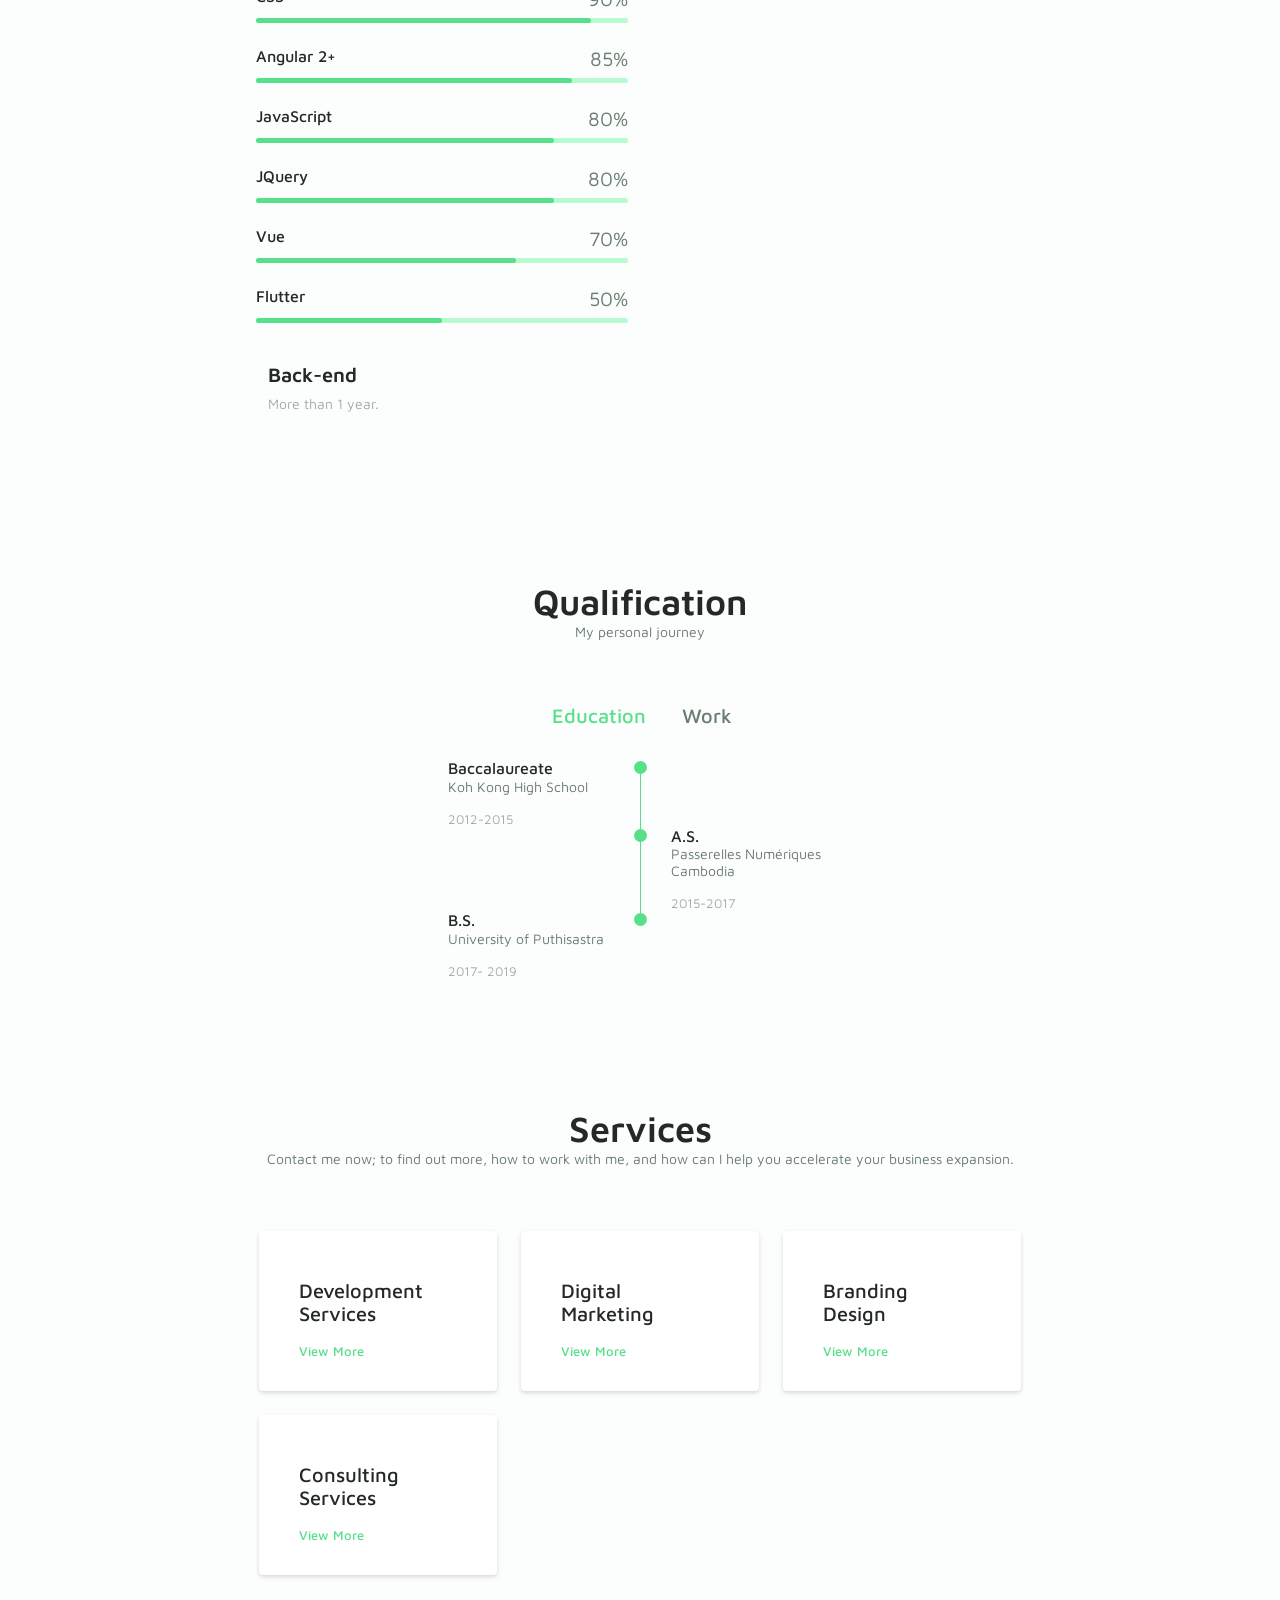
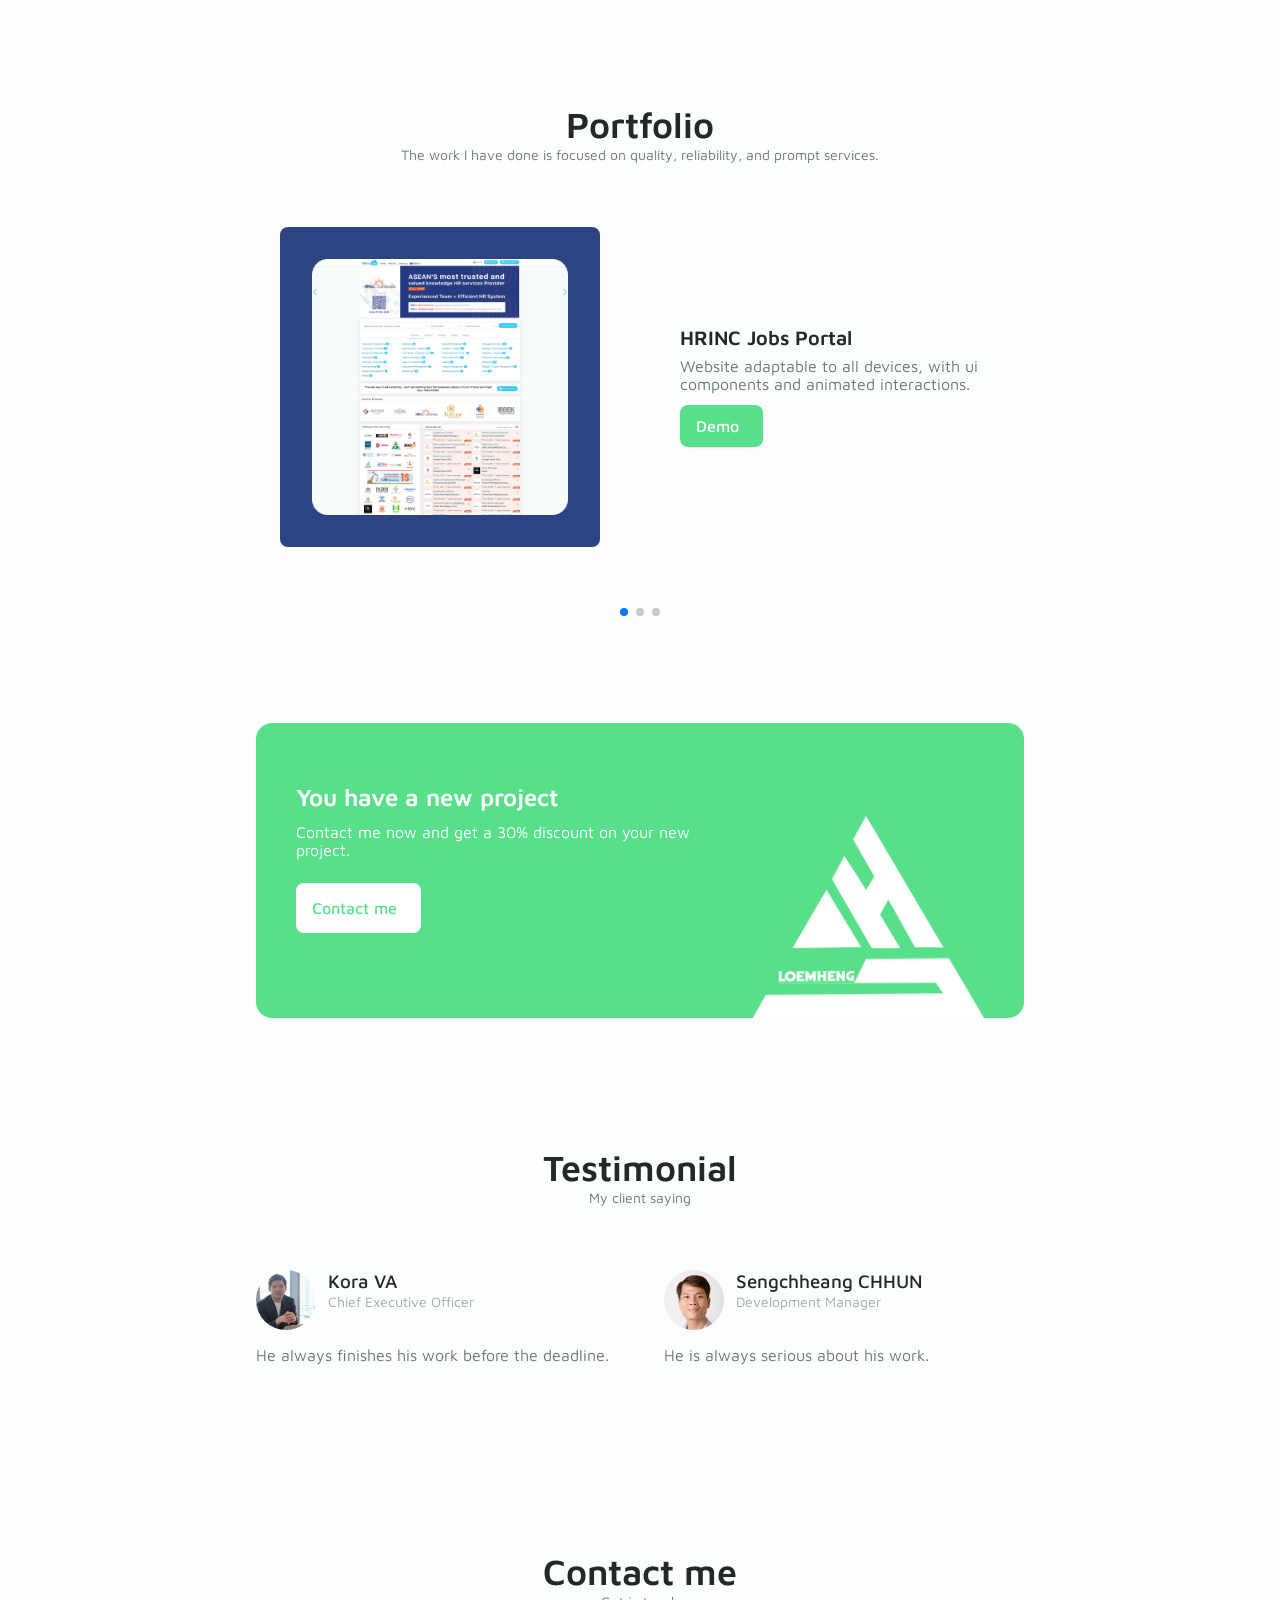
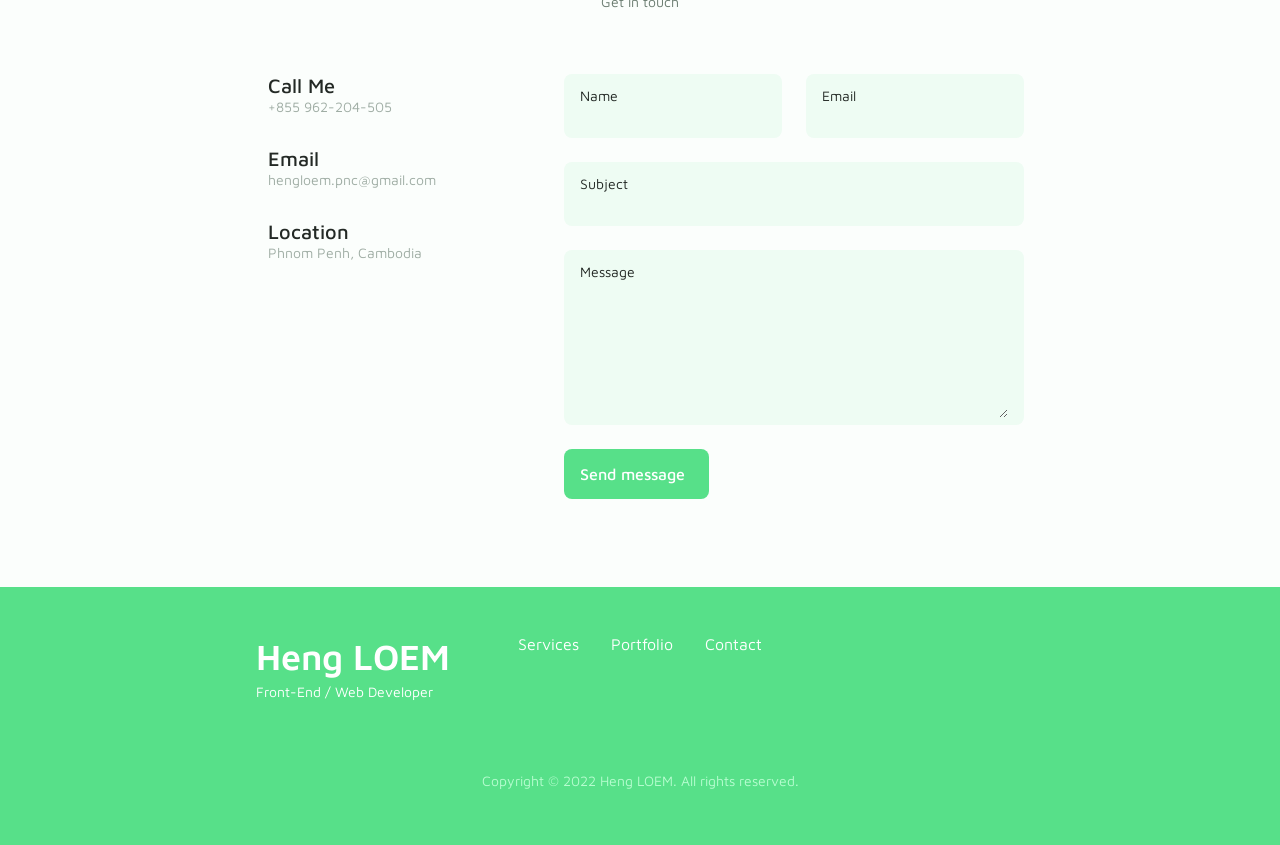
==== commit a37eb4eb: "Finish project" ====
--- a/index.html
+++ b/index.html
@@ -5,8 +5,10 @@
     <!--==================== METAS ====================-->
     <meta name="viewport" content="width=device-width, initial-scale=1.0">
     <meta name="title" content="Heng LOEM - Independence is the clue to the world and owns my life.">
-    <meta name="description" content="I'm Heng, a web developer with extensive knowledge and years of experience, working in web technologies, UX/UI design, and delivering quality work.">
-    <meta name="keywords" content="Front-end Developer, Web Developer, Senior Front-end Developer, Senior Web Developer, Full Stack Developer, Mean Stack Developer">
+    <meta name="description"
+        content="I'm Heng, a web developer with extensive knowledge and years of experience, working in web technologies, UX/UI design, and delivering quality work.">
+    <meta name="keywords"
+        content="Front-end Developer, Web Developer, Senior Front-end Developer, Senior Web Developer, Full Stack Developer, Mean Stack Developer">
     <meta name="robots" content="index, follow">
     <meta http-equiv="Content-Type" content="text/html; charset=utf-8">
     <meta name="language" content="English">
@@ -198,7 +200,7 @@
         <!--==================== SKILLS ====================-->
         <section class="skills section" id="skills">
             <h2 class="section__title">Skills</h2>
-            <span class="section__subtitle">My technical level</span>
+            <span class="section__subtitle">Programming & Technical Skills</span>
 
             <div class="skills__container container grid">
                 <div>
@@ -208,8 +210,8 @@
                             <i class="uil uil-brackets-curly skills__icon"></i>
 
                             <div>
-                                <h1 class="skills__titles">Front-end Developer</h1>
-                                <span class="skills__subtitle">More than 4 years.</span>
+                                <h1 class="skills__titles">Front-end</h1>
+                                <span class="skills__subtitle">More than 5 years.</span>
                             </div>
 
                             <i class="uil uil-angle-down skills__arrow"></i>
@@ -222,7 +224,7 @@
                                     <span class="skills__number">90%</span>
                                 </div>
                                 <div class="skills__bar">
-                                    <span class="skills__percentage skills__html"></span>
+                                    <span class="skills__percentage skills__90p"></span>
                                 </div>
                             </div>
 
@@ -232,7 +234,17 @@
                                     <span class="skills__number">90%</span>
                                 </div>
                                 <div class="skills__bar">
-                                    <span class="skills__percentage skills__css"></span>
+                                    <span class="skills__percentage skills__90p"></span>
+                                </div>
+                            </div>
+
+                            <div class="skills__data">
+                                <div class="skills__titles">
+                                    <h3 class="skills__name">Angular 2+</h3>
+                                    <span class="skills__number">85%</span>
+                                </div>
+                                <div class="skills__bar">
+                                    <span class="skills__percentage skills__85p"></span>
                                 </div>
                             </div>
 
@@ -242,37 +254,37 @@
                                     <span class="skills__number">80%</span>
                                 </div>
                                 <div class="skills__bar">
-                                    <span class="skills__percentage skills__js"></span>
-                                </div>
-                            </div>
-
-                            <div class="skills__data">
-                                <div class="skills__titles">
-                                    <h3 class="skills__name">Angular</h3>
+                                    <span class="skills__percentage skills__80p"></span>
+                                </div>
+                            </div>
+
+                            <div class="skills__data">
+                                <div class="skills__titles">
+                                    <h3 class="skills__name">JQuery</h3>
                                     <span class="skills__number">80%</span>
                                 </div>
                                 <div class="skills__bar">
-                                    <span class="skills__percentage skills__angular"></span>
+                                    <span class="skills__percentage skills__80p"></span>
                                 </div>
                             </div>
 
                             <div class="skills__data">
                                 <div class="skills__titles">
                                     <h3 class="skills__name">Vue</h3>
-                                    <span class="skills__number">75%</span>
-                                </div>
-                                <div class="skills__bar">
-                                    <span class="skills__percentage skills__vue"></span>
-                                </div>
-                            </div>
-
-                            <div class="skills__data">
-                                <div class="skills__titles">
-                                    <h3 class="skills__name">React</h3>
                                     <span class="skills__number">70%</span>
                                 </div>
                                 <div class="skills__bar">
-                                    <span class="skills__percentage skills__react"></span>
+                                    <span class="skills__percentage skills__70p"></span>
+                                </div>
+                            </div>
+
+                            <div class="skills__data">
+                                <div class="skills__titles">
+                                    <h3 class="skills__name">Flutter</h3>
+                                    <span class="skills__number">50%</span>
+                                </div>
+                                <div class="skills__bar">
+                                    <span class="skills__percentage skills__50p"></span>
                                 </div>
                             </div>
                         </div>
@@ -284,8 +296,8 @@
                             <i class="uil uil-server-network skills__icon"></i>
 
                             <div>
-                                <h1 class="skills__titles">Back-end Developer</h1>
-                                <span class="skills__subtitle">More than a year.</span>
+                                <h1 class="skills__titles">Back-end</h1>
+                                <span class="skills__subtitle">More than 1 year.</span>
                             </div>
 
                             <i class="uil uil-angle-down skills__arrow"></i>
@@ -298,37 +310,37 @@
                                     <span class="skills__number">80%</span>
                                 </div>
                                 <div class="skills__bar">
-                                    <span class="skills__percentage skills__php"></span>
-                                </div>
-                            </div>
-
-                            <div class="skills__data">
-                                <div class="skills__titles">
-                                    <h3 class="skills__name">Python</h3>
-                                    <span class="skills__number">75%</span>
-                                </div>
-                                <div class="skills__bar">
-                                    <span class="skills__percentage skills__python"></span>
-                                </div>
-                            </div>
-
-                            <div class="skills__data">
-                                <div class="skills__titles">
-                                    <h3 class="skills__name">Node Js</h3>
-                                    <span class="skills__number">60%</span>
-                                </div>
-                                <div class="skills__bar">
-                                    <span class="skills__percentage skills__node"></span>
+                                    <span class="skills__percentage skills__80p"></span>
+                                </div>
+                            </div>
+
+                            <div class="skills__data">
+                                <div class="skills__titles">
+                                    <h3 class="skills__name">MySQL</h3>
+                                    <span class="skills__number">80%</span>
+                                </div>
+                                <div class="skills__bar">
+                                    <span class="skills__percentage skills__80p"></span>
                                 </div>
                             </div>
 
                             <div class="skills__data">
                                 <div class="skills__titles">
                                     <h3 class="skills__name">Firebase</h3>
-                                    <span class="skills__number">55%</span>
-                                </div>
-                                <div class="skills__bar">
-                                    <span class="skills__percentage skills__firebase"></span>
+                                    <span class="skills__number">70%</span>
+                                </div>
+                                <div class="skills__bar">
+                                    <span class="skills__percentage skills__70p"></span>
+                                </div>
+                            </div>
+
+                            <div class="skills__data">
+                                <div class="skills__titles">
+                                    <h3 class="skills__name">RESTful APIs</h3>
+                                    <span class="skills__number">50%</span>
+                                </div>
+                                <div class="skills__bar">
+                                    <span class="skills__percentage skills__50p"></span>
                                 </div>
                             </div>
                         </div>
@@ -342,8 +354,8 @@
                             <i class="uil uil-swatchbook skills__icon"></i>
 
                             <div>
-                                <h1 class="skills__titles">Designer</h1>
-                                <span class="skills__subtitle">More than 4 years.</span>
+                                <h1 class="skills__titles">Design</h1>
+                                <span class="skills__subtitle">More than 5 years.</span>
                             </div>
 
                             <i class="uil uil-angle-down skills__arrow"></i>
@@ -356,27 +368,63 @@
                                     <span class="skills__number">90%</span>
                                 </div>
                                 <div class="skills__bar">
-                                    <span class="skills__percentage skills__photoshop"></span>
-                                </div>
-                            </div>
-
-                            <div class="skills__data">
-                                <div class="skills__titles">
-                                    <h3 class="skills__name">Figma</h3>
-                                    <span class="skills__number">55%</span>
-                                </div>
-                                <div class="skills__bar">
-                                    <span class="skills__percentage skills__figma"></span>
-                                </div>
-                            </div>
-
-                            <div class="skills__data">
-                                <div class="skills__titles">
-                                    <h3 class="skills__name">Sketch</h3>
-                                    <span class="skills__number">40%</span>
-                                </div>
-                                <div class="skills__bar">
-                                    <span class="skills__percentage skills__sketch"></span>
+                                    <span class="skills__percentage skills__90p"></span>
+                                </div>
+                            </div>
+
+                            <div class="skills__data">
+                                <div class="skills__titles">
+                                    <h3 class="skills__name">Canva</h3>
+                                    <span class="skills__number">90%</span>
+                                </div>
+                                <div class="skills__bar">
+                                    <span class="skills__percentage skills__90p"></span>
+                                </div>
+                            </div>
+                        </div>
+                    </div>
+
+                    <!--==================== SKILLS 4 ====================-->
+                    <div class="skills__content skills__close">
+                        <div class="skills__header">
+                            <i class="uil uil-swatchbook skills__icon"></i>
+
+                            <div>
+                                <h1 class="skills__titles">Tools</h1>
+                                <span class="skills__subtitle">More than 5 years.</span>
+                            </div>
+
+                            <i class="uil uil-angle-down skills__arrow"></i>
+                        </div>
+
+                        <div class="skills__list grid">
+                            <div class="skills__data">
+                                <div class="skills__titles">
+                                    <h3 class="skills__name">Browser Developer Tools</h3>
+                                    <span class="skills__number">90%</span>
+                                </div>
+                                <div class="skills__bar">
+                                    <span class="skills__percentage skills__90p"></span>
+                                </div>
+                            </div>
+
+                            <div class="skills__data">
+                                <div class="skills__titles">
+                                    <h3 class="skills__name">Command Line</h3>
+                                    <span class="skills__number">75%</span>
+                                </div>
+                                <div class="skills__bar">
+                                    <span class="skills__percentage skills__75p"></span>
+                                </div>
+                            </div>
+
+                            <div class="skills__data">
+                                <div class="skills__titles">
+                                    <h3 class="skills__name">Git & Github</h3>
+                                    <span class="skills__number">70%</span>
+                                </div>
+                                <div class="skills__bar">
+                                    <span class="skills__percentage skills__70p"></span>
                                 </div>
                             </div>
                         </div>
@@ -466,11 +514,11 @@
                         <!--==================== QUALIFICATION 1 ====================-->
                         <div class="qualification__data">
                             <div>
-                                <h3 class="qualification__title">Jr. Web Developer</h3>
-                                <span class="qualification__subtitle">Sahaka Microfinance Institution Plc</span>
+                                <h3 class="qualification__title">Internship</h3>
+                                <span class="qualification__subtitle">Sahaka MFI</span>
                                 <div class="qualification__calendar">
                                     <i class="uil uil-calendar-alt"></i>
-                                    2017-2018
+                                    Jun,2017 - Sep,2017
                                 </div>
                             </div>
 
@@ -479,6 +527,7 @@
                                 <span class="qualification__line"></span>
                             </div>
                         </div>
+
 
                         <!--==================== QUALIFICATION 2 ====================-->
                         <div class="qualification__data">
@@ -490,28 +539,66 @@
                             </div>
 
                             <div>
-                                <h3 class="qualification__title">Software Development Engineer</h3>
+                                <h3 class="qualification__title">IT Officer</h3>
+                                <span class="qualification__subtitle">Sahaka MFI</span>
+                                <div class="qualification__calendar">
+                                    <i class="uil uil-calendar-alt"></i>
+                                    Sep,2017 - Aug,2018
+                                </div>
+                            </div>
+                        </div>
+
+                        <!--==================== QUALIFICATION 3 ====================-->
+                        <div class="qualification__data">
+                            <div>
+                                <h3 class="qualification__title">Jr. Web Developer</h3>
+                                <span class="qualification__subtitle">Web Essentials</span>
+                                <div class="qualification__calendar">
+                                    <i class="uil uil-calendar-alt"></i>
+                                    Aug,2018-Jan,2019
+                                </div>
+                            </div>
+
+                            <div>
+                                <span class="qualification__rounder"></span>
+                                <span class="qualification__line"></span>
+                            </div>
+
+                        </div>
+
+                        <!--==================== QUALIFICATION 4 ====================-->
+                        <div class="qualification__data">
+                            <div></div>
+
+                            <div>
+                                <span class="qualification__rounder"></span>
+                                <span class="qualification__line"></span>
+                            </div>
+
+                            <div>
+                                <h3 class="qualification__title">Software Engineer</h3>
                                 <span class="qualification__subtitle">Arun Company</span>
                                 <div class="qualification__calendar">
                                     <i class="uil uil-calendar-alt"></i>
-                                    2018-2019
-                                </div>
-                            </div>
-                        </div>
-
-                        <!--==================== QUALIFICATION 3 ====================-->
+                                    Feb,2019 - Sep,2019
+                                </div>
+                            </div>
+                        </div>
+
+                        <!--==================== QUALIFICATION 5 ====================-->
                         <div class="qualification__data">
                             <div>
                                 <h3 class="qualification__title">Sr. Web Developer</h3>
                                 <span class="qualification__subtitle">HRINC (Cambodia) Co., Ltd</span>
                                 <div class="qualification__calendar">
                                     <i class="uil uil-calendar-alt"></i>
-                                    2019-Present
+                                    Sep,2019-Present
                                 </div>
                             </div>
 
                             <div>
                                 <span class="qualification__rounder"></span>
+                                <!-- Disable here to close timeline -->
                                 <!-- <span class="qualification__line"></span> -->
                             </div>
 
@@ -524,7 +611,8 @@
         <!--==================== SERVICES ====================-->
         <section class="services section" id="services">
             <h2 class="section__title">Services</h2>
-            <span class="section__subtitle">Contact me now; to find out more, how to work with me, and how can I help you accelerate your business expansion.</span>
+            <span class="section__subtitle">Contact me now; to find out more, how to work with me, and how can I help
+                you accelerate your business expansion.</span>
 
             <div class="services__container container grid">
                 <!--==================== SERVICES 1 ====================-->
@@ -533,17 +621,17 @@
                         <i class="uil uil-web-desktop services__icon"></i>
                         <h3 class="services__title">Development <br /> Services </h3>
                     </div>
-            
+
                     <span class="button button--flex button--small button--link services__button">
                         View More
                         <i class="uil uil-arrow-right button__icon"></i>
                     </span>
-            
+
                     <div class="services__modal">
                         <div class="services__modal-content">
                             <h4 class="services__modal-title">Development <br /> Services </h4>
                             <i class="uil uil-times services__modal-close"></i>
-            
+
                             <ul class="services__modal-servicess grid">
                                 <li class="services__modal-services">
                                     <i class="uil uil-check-circle services__modal-icon"></i>
@@ -577,24 +665,24 @@
                         </div>
                     </div>
                 </div>
-            
+
                 <!--==================== SERVICES 2 ====================-->
                 <div class="services__content">
                     <div>
                         <i class="uil uil-store services__icon"></i>
                         <h3 class="services__title">Digital <br> Marketing </h3>
                     </div>
-            
+
                     <span class="button button--flex button--small button--link services__button">
                         View More
                         <i class="uil uil-arrow-right button__icon"></i>
                     </span>
-            
+
                     <div class="services__modal">
                         <div class="services__modal-content">
                             <h4 class="services__modal-title">Digital <br> Marketing </h4>
                             <i class="uil uil-times services__modal-close"></i>
-            
+
                             <ul class="services__modal-servicess grid">
                                 <li class="services__modal-services">
                                     <i class="uil uil-check-circle services__modal-icon"></i>
@@ -632,24 +720,24 @@
                         </div>
                     </div>
                 </div>
-            
+
                 <!--==================== SERVICES 3 ====================-->
                 <div class="services__content">
                     <div>
                         <i class="uil uil-pen services__icon"></i>
                         <h3 class="services__title"> Branding <br> Design </h3>
                     </div>
-            
+
                     <span class="button button--flex button--small button--link services__button">
                         View More
                         <i class="uil uil-arrow-right button__icon"></i>
                     </span>
-            
+
                     <div class="services__modal">
                         <div class="services__modal-content">
                             <h4 class="services__modal-title">Branding <br> Design </h4>
                             <i class="uil uil-times services__modal-close"></i>
-            
+
                             <ul class="services__modal-servicess grid">
                                 <li class="services__modal-services">
                                     <i class="uil uil-check-circle services__modal-icon"></i>
@@ -675,24 +763,24 @@
                         </div>
                     </div>
                 </div>
-            
+
                 <!--==================== SERVICES 4 ====================-->
                 <div class="services__content">
                     <div>
                         <i class="uil uil-chat services__icon"></i>
                         <h3 class="services__title"> Consulting <br> Services </h3>
                     </div>
-            
+
                     <span class="button button--flex button--small button--link services__button">
                         View More
                         <i class="uil uil-arrow-right button__icon"></i>
                     </span>
-            
+
                     <div class="services__modal">
                         <div class="services__modal-content">
                             <h4 class="services__modal-title">Consulting <br> Services </h4>
                             <i class="uil uil-times services__modal-close"></i>
-            
+
                             <ul class="services__modal-servicess grid">
                                 <li class="services__modal-services">
                                     <i class="uil uil-check-circle services__modal-icon"></i>
@@ -728,19 +816,22 @@
         <!--==================== PORTFOLIO ====================-->
         <section class="portfolio section" id="portfolio">
             <h2 class="section__title">Portfolio</h2>
-            <span class="section__subtitle">The work I have done is focused on quality, reliability, and prompt services.</span>
+            <span class="section__subtitle">
+                The work I have done is focused on quality, reliability, and prompt services.
+            </span>
 
             <div class="portfolio__container container swiper-container">
                 <div class="swiper-wrapper">
                     <!--==================== PORTFOLIO 1 ====================-->
                     <div class="portfolio__content grid swiper-slide">
-                        <img src="assets/img/portfolio1.jpg" alt="" class="portfolio__img">
+                        <img src="assets/img/portfolio1.png" alt="" class="portfolio__img">
 
                         <div class="portfolio__data">
-                            <h3 class="portfolio__title">Modern Website</h3>
+                            <h3 class="portfolio__title">HRINC Jobs Portal</h3>
                             <p class="portfolio__description">Website adaptable to all devices, with ui components and
                                 animated interactions.</p>
-                            <a href="#" class="button button--flex button--small portfolio__button">
+                            <a href="https://www.hrincjobs.com/" target="_blank"
+                                class="button button--flex button--small portfolio__button">
                                 Demo
                                 <i class="uil uil-arrow-right button__icon"></i>
                             </a>
@@ -749,13 +840,14 @@
 
                     <!--==================== PORTFOLIO 2 ====================-->
                     <div class="portfolio__content grid swiper-slide">
-                        <img src="assets/img/portfolio2.jpg" alt="" class="portfolio__img">
+                        <img src="assets/img/portfolio2.png" alt="" class="portfolio__img">
 
                         <div class="portfolio__data">
-                            <h3 class="portfolio__title">Branding Design</h3>
+                            <h3 class="portfolio__title">Ahladang Landing Page</h3>
                             <p class="portfolio__description">Website adaptable to all devices, with ui components and
                                 animated interactions.</p>
-                            <a href="#" class="button button--flex button--small portfolio__button">
+                            <a href="https://home.ahladang.com/" target="_blank"
+                                class="button button--flex button--small portfolio__button">
                                 Demo
                                 <i class="uil uil-arrow-right button__icon"></i>
                             </a>
@@ -764,13 +856,14 @@
 
                     <!--==================== PORTFOLIO 3 ====================-->
                     <div class="portfolio__content grid swiper-slide">
-                        <img src="assets/img/portfolio3.jpg" alt="" class="portfolio__img">
+                        <img src="assets/img/portfolio3.png" alt="" class="portfolio__img">
 
                         <div class="portfolio__data">
                             <h3 class="portfolio__title">Online Store</h3>
                             <p class="portfolio__description">Website adaptable to all devices, with ui components and
                                 animated interactions.</p>
-                            <a href="#" class="button button--flex button--small portfolio__button">
+                            <a href="https://www.intimegaming.com/" target="_blank"
+                                class="button button--flex button--small portfolio__button">
                                 Demo
                                 <i class="uil uil-arrow-right button__icon"></i>
                             </a>
@@ -820,78 +913,73 @@
                     <div class="testimonial__content swiper-slide">
                         <div class="testimonial__data">
                             <div class="testimonial__header">
-                                <img src="assets/img/testimonial1.jpg" alt="" class="testimonial__img">
+                                <img src="assets/img/testimonial1.webp" alt="" class="testimonial__img">
 
                                 <div>
-                                    <h3 class="testimonial__name">Sara Smith</h3>
-                                    <span class="testimonial__client">Client</span>
-                                </div>
-                            </div>
-
-                            <div>
-                                <i class="uil uil-star testimonial__icon-star"></i>
-                                <i class="uil uil-star testimonial__icon-star"></i>
-                                <i class="uil uil-star testimonial__icon-star"></i>
-                                <i class="uil uil-star testimonial__icon-star"></i>
-                                <i class="uil uil-star testimonial__icon-star"></i>
-                            </div>
-                        </div>
-
-                        <p class="testimonial__description">I get a good impression, I carry out my project with all the
-                            possible quality and attention and support 24 hours a day.
-                        </p>
+                                    <h3 class="testimonial__name">Kora VA</h3>
+                                    <span class="testimonial__client">Chief Executive Officer</span>
+                                </div>
+                            </div>
+
+                            <div>
+                                <i class="uil uil-star testimonial__icon-star"></i>
+                                <i class="uil uil-star testimonial__icon-star"></i>
+                                <i class="uil uil-star testimonial__icon-star"></i>
+                                <i class="uil uil-star testimonial__icon-star"></i>
+                                <i class="uil uil-star testimonial__icon-star"></i>
+                            </div>
+                        </div>
+
+                        <p class="testimonial__description">He always finishes his work before the deadline.</p>
                     </div>
 
                     <!--==================== TESTIMONIAL 2 ====================-->
                     <div class="testimonial__content swiper-slide">
                         <div class="testimonial__data">
                             <div class="testimonial__header">
-                                <img src="assets/img/testimonial2.jpg" alt="" class="testimonial__img">
+                                <img src="assets/img/testimonial2.webp" alt="" class="testimonial__img">
 
                                 <div>
-                                    <h3 class="testimonial__name">Sara Smith</h3>
-                                    <span class="testimonial__client">Client</span>
-                                </div>
-                            </div>
-
-                            <div>
-                                <i class="uil uil-star testimonial__icon-star"></i>
-                                <i class="uil uil-star testimonial__icon-star"></i>
-                                <i class="uil uil-star testimonial__icon-star"></i>
-                                <i class="uil uil-star testimonial__icon-star"></i>
-                                <i class="uil uil-star testimonial__icon-star"></i>
-                            </div>
-                        </div>
-
-                        <p class="testimonial__description">I get a good impression, I carry out my project with all the
-                            possible quality and attention and support 24 hours a day.
-                        </p>
+                                    <h3 class="testimonial__name">Sengchheang CHHUN</h3>
+                                    <span class="testimonial__client">Development Manager</span>
+                                </div>
+                            </div>
+
+                            <div>
+                                <i class="uil uil-star testimonial__icon-star"></i>
+                                <i class="uil uil-star testimonial__icon-star"></i>
+                                <i class="uil uil-star testimonial__icon-star"></i>
+                                <i class="uil uil-star testimonial__icon-star"></i>
+                                <i class="uil uil-star testimonial__icon-star"></i>
+                            </div>
+                        </div>
+
+                        <p class="testimonial__description">He is always serious about his work.</p>
                     </div>
 
                     <!--==================== TESTIMONIAL 3 ====================-->
                     <div class="testimonial__content swiper-slide">
                         <div class="testimonial__data">
                             <div class="testimonial__header">
-                                <img src="assets/img/testimonial3.jpg" alt="" class="testimonial__img">
+                                <img src="assets/img/testimonial3.webp" alt="" class="testimonial__img">
 
                                 <div>
-                                    <h3 class="testimonial__name">Sara Smith</h3>
-                                    <span class="testimonial__client">Client</span>
-                                </div>
-                            </div>
-
-                            <div>
-                                <i class="uil uil-star testimonial__icon-star"></i>
-                                <i class="uil uil-star testimonial__icon-star"></i>
-                                <i class="uil uil-star testimonial__icon-star"></i>
-                                <i class="uil uil-star testimonial__icon-star"></i>
-                                <i class="uil uil-star testimonial__icon-star"></i>
-                            </div>
-                        </div>
-
-                        <p class="testimonial__description">I get a good impression, I carry out my project with all the
-                            possible quality and attention and support 24 hours a day.
-                        </p>
+                                    <h3 class="testimonial__name">Raksa ENG</h3>
+                                    <span class="testimonial__client">Senior Software Engineer</span>
+                                </div>
+                            </div>
+
+                            <div>
+                                <i class="uil uil-star testimonial__icon-star"></i>
+                                <i class="uil uil-star testimonial__icon-star"></i>
+                                <i class="uil uil-star testimonial__icon-star"></i>
+                                <i class="uil uil-star testimonial__icon-star"></i>
+                                <i class="uil uil-star testimonial__icon-star"></i>
+                            </div>
+                        </div>
+
+                        <p class="testimonial__description">Sometimes the proposal I make to him is difficult but he can
+                            still do it.</p>
                     </div>
                 </div>
 
@@ -960,7 +1048,7 @@
                     </div>
 
                     <div>
-                        <a href="" class="button button--flex">
+                        <a href="#" class="button button--flex">
                             Send message
                             <i class="uil uil-message button__icon"></i>
                         </a>
--- a/assets/css/styles.css
+++ b/assets/css/styles.css
@@ -507,56 +507,36 @@
     background-color: var(--first-color);
 }
 
-.skills__html {
+.skills__100p {
+    width: 100%;
+}
+
+.skills__90p {
     width: 90%;
 }
 
-.skills__css {
-    width: 90%;
-}
-
-.skills__js {
+.skills__85p {
+    width: 85%;
+}
+
+.skills__80p {
     width: 80%;
 }
 
-.skills__angular {
-    width: 80%;
-}
-
-.skills__vue {
+.skills__70p {
+    width: 70%;
+}
+
+.skills__75p {
     width: 75%;
 }
 
-.skills__react {
-    width: 70%;
-}
-
-.skills__php {
-    width: 80%;
-}
-
-.skills__python {
-    width: 75%;
-}
-
-.skills__node {
+.skills__60p {
     width: 60%;
 }
 
-.skills__firebase {
-    width: 55%;
-}
-
-.skills__photoshop {
-    width: 90%;
-}
-
-.skills__figma {
-    width: 55%;
-}
-
-.skills__sketch {
-    width: 40%;
+.skills__50p {
+    width: 50%;
 }
 
 .skills__close .skills__list {
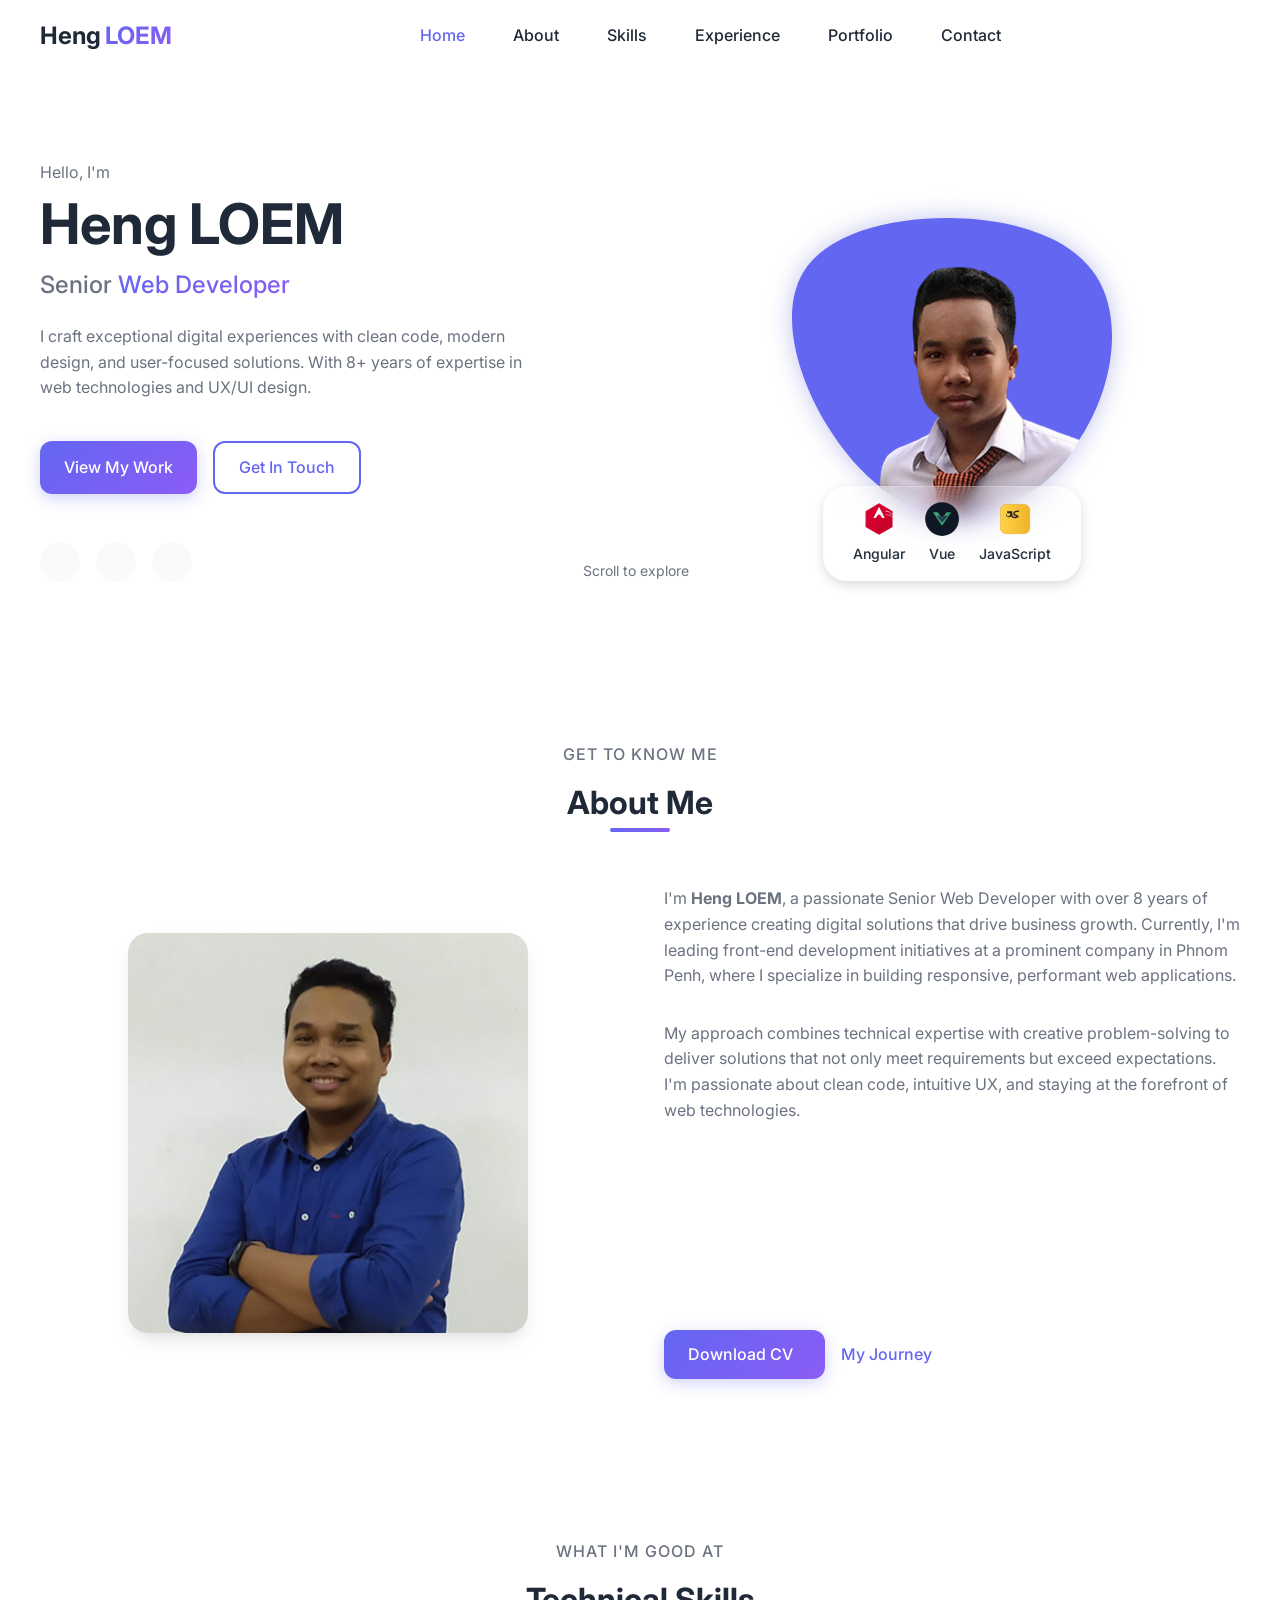
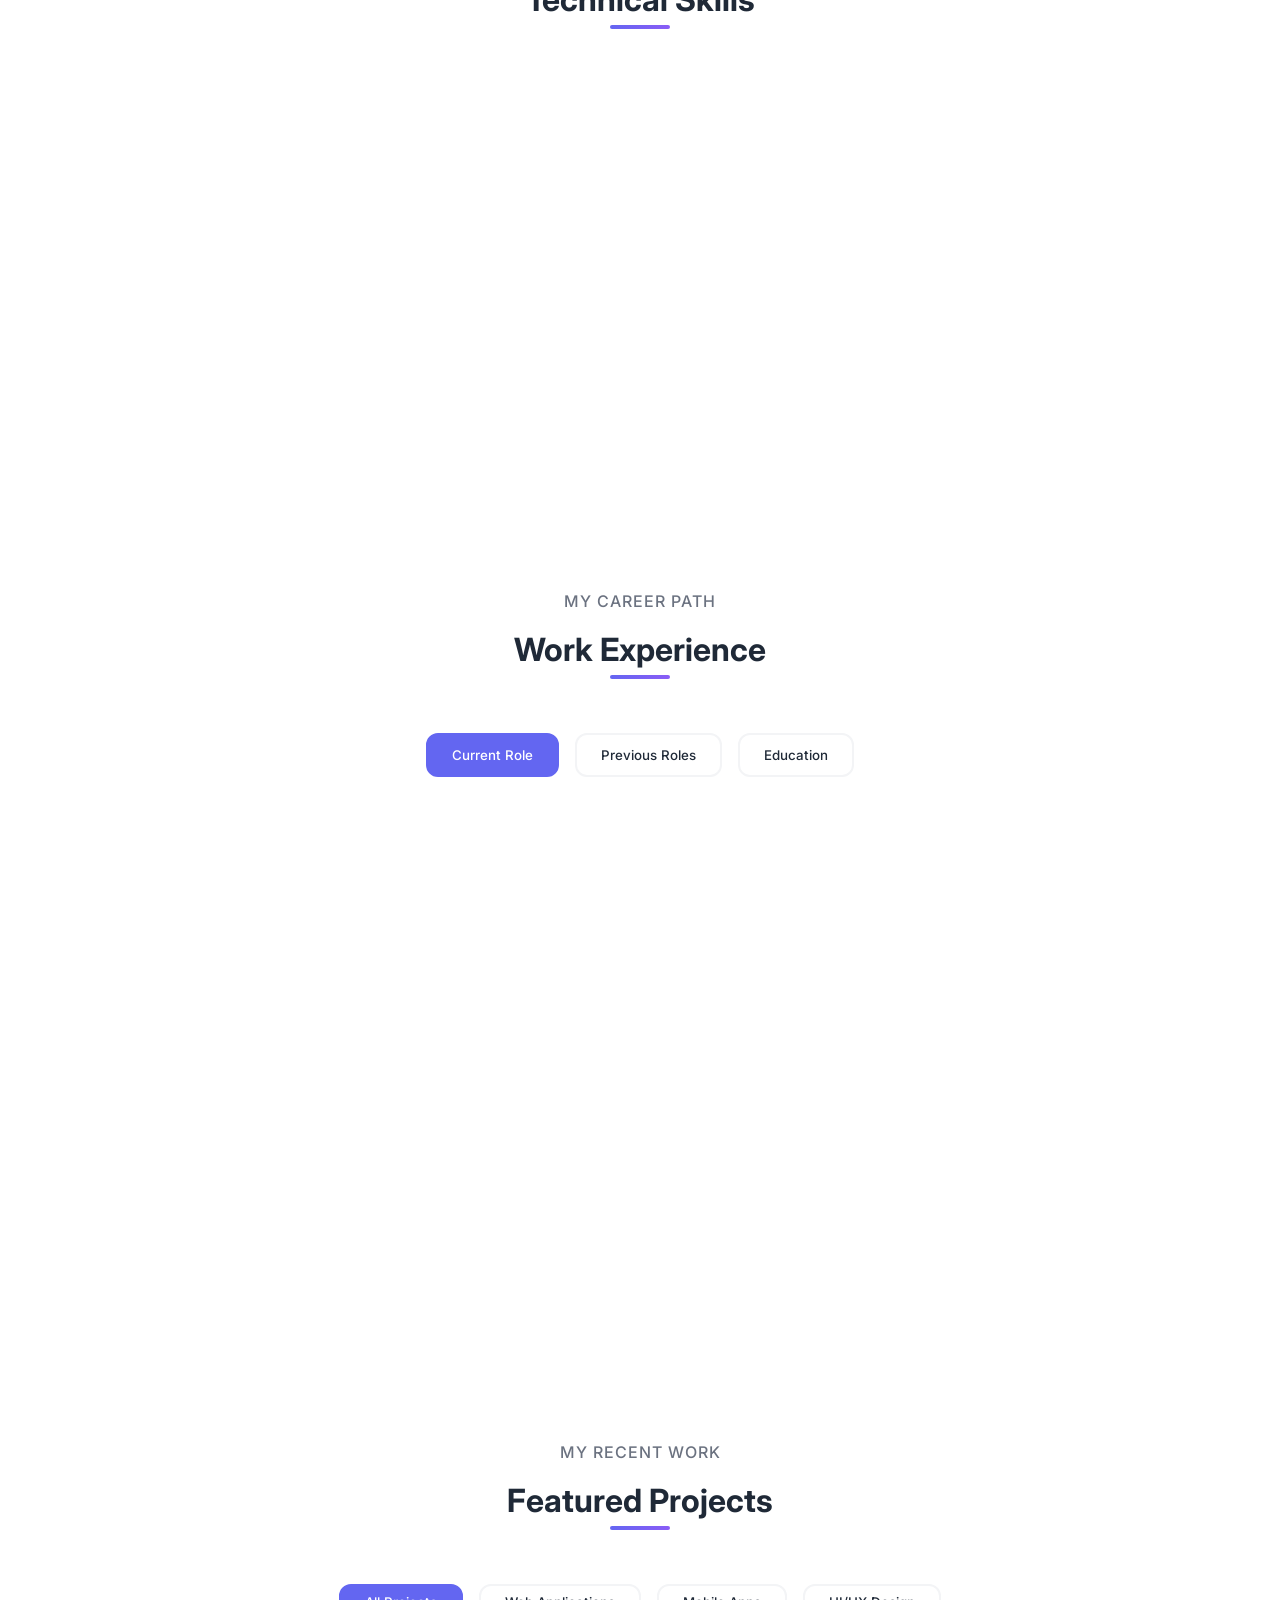
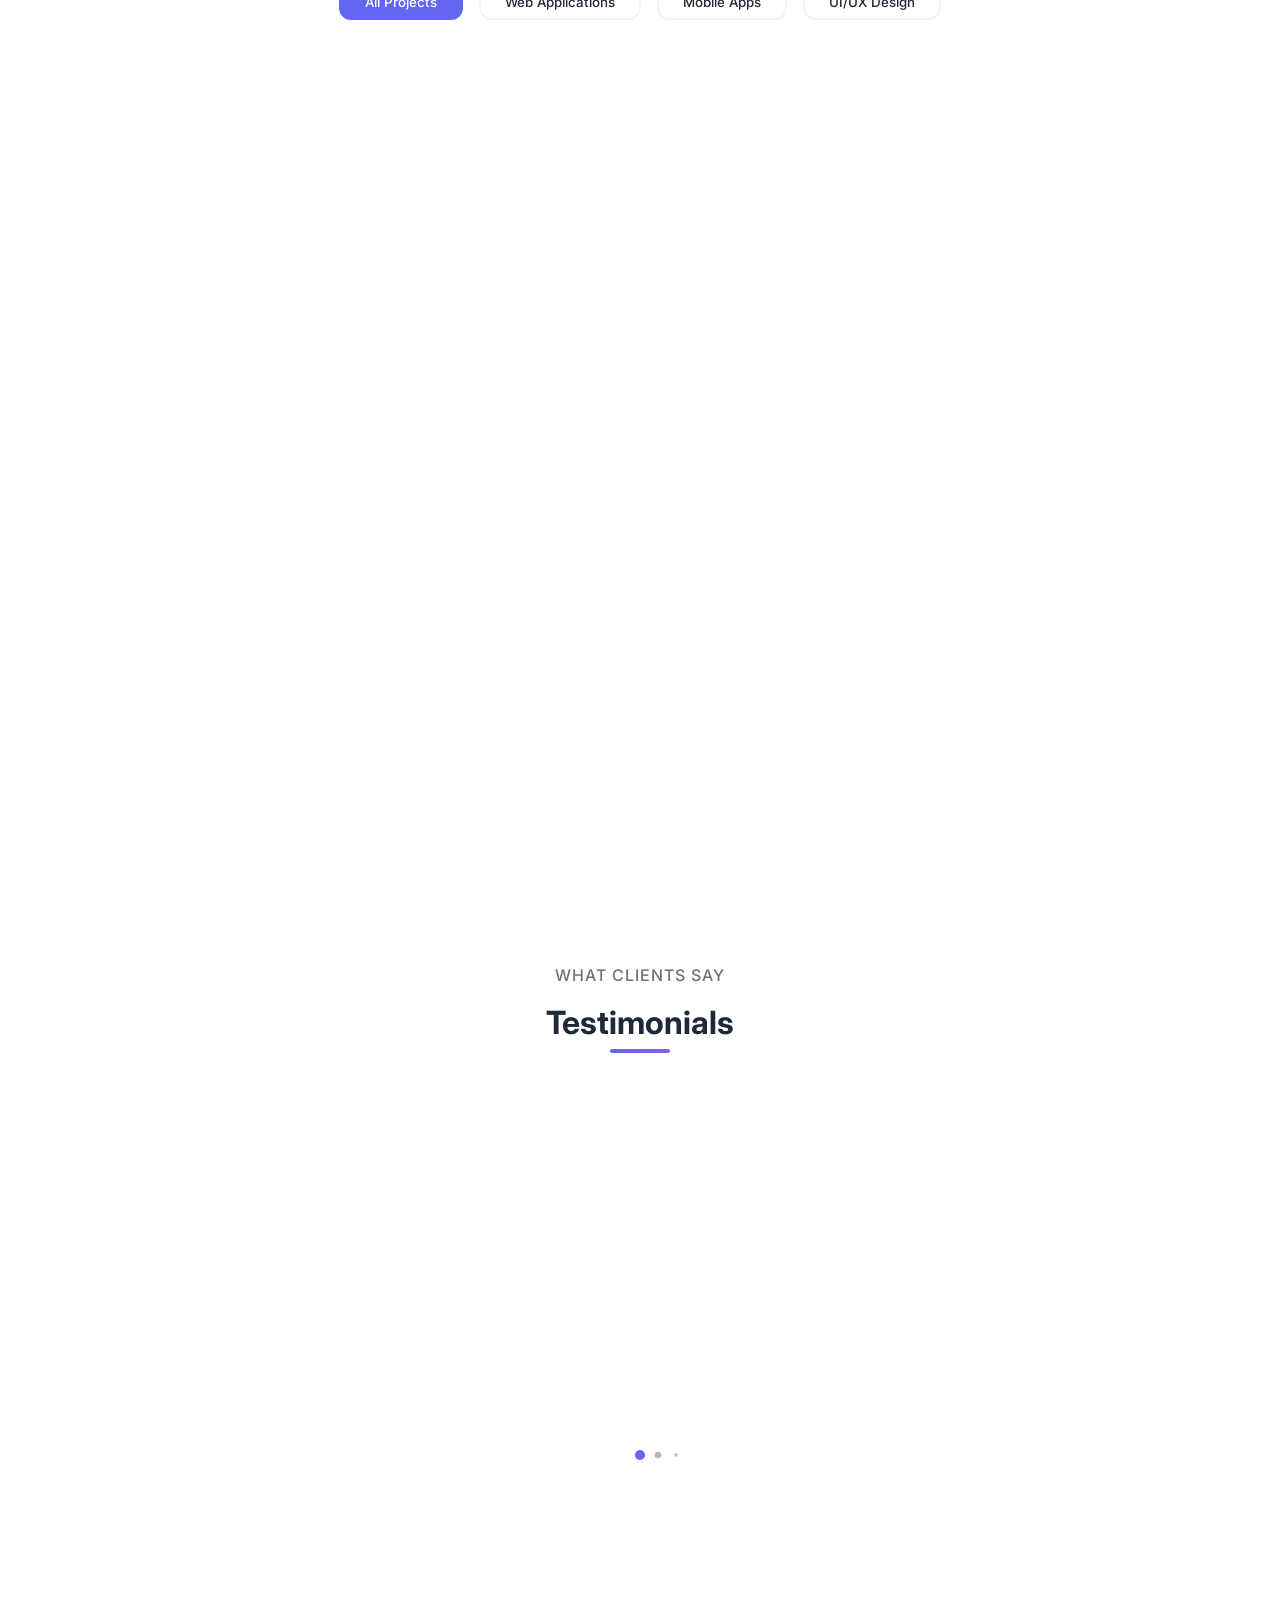
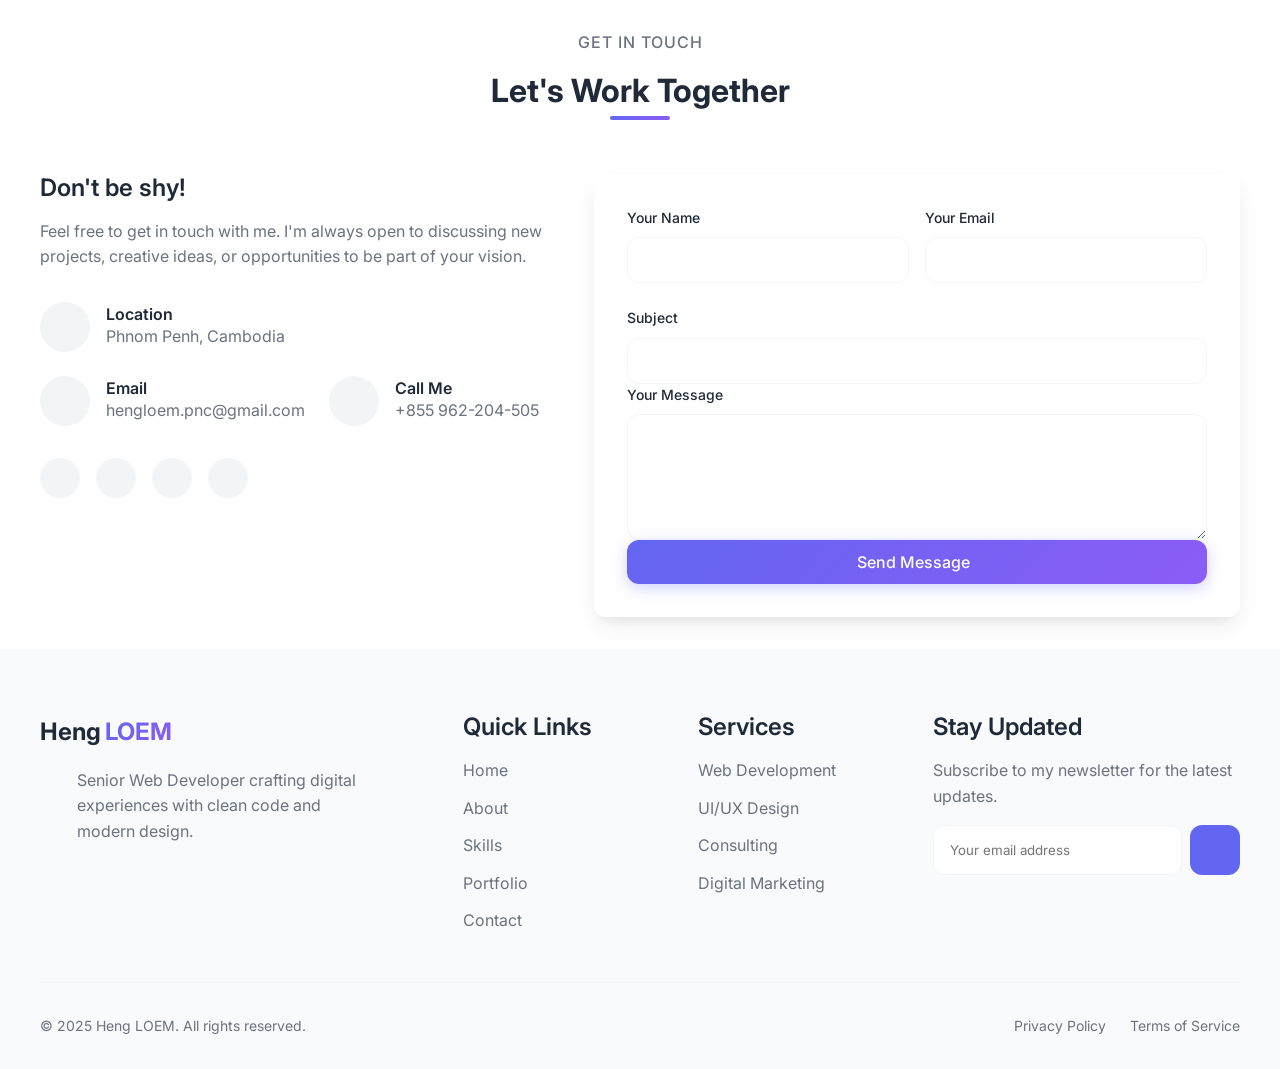
==== commit 388033ea: "Upgrade layout and content 2025" ====
--- a/index.html
+++ b/index.html
@@ -3,34 +3,24 @@
 
 <head>
     <!--==================== METAS ====================-->
+    <meta charset="UTF-8">
     <meta name="viewport" content="width=device-width, initial-scale=1.0">
-    <meta name="title" content="Heng LOEM - Independence is the clue to the world and owns my life.">
+    <meta name="title" content="Heng LOEM - Senior Web Developer | Crafting Digital Experiences">
     <meta name="description"
-        content="I'm Heng, a web developer with extensive knowledge and years of experience, working in web technologies, UX/UI design, and delivering quality work.">
+        content="Heng LOEM is a Senior Web Developer with 8+ years of experience specializing in front-end development, UX/UI design, and delivering high-quality digital solutions.">
     <meta name="keywords"
-        content="Front-end Developer, Web Developer, Senior Front-end Developer, Senior Web Developer, Full Stack Developer, Mean Stack Developer">
+        content="Senior Front-end Developer, Web Developer, Full Stack Developer, Angular Developer, Vue Developer, UI/UX Designer">
     <meta name="robots" content="index, follow">
-    <meta http-equiv="Content-Type" content="text/html; charset=utf-8">
     <meta name="language" content="English">
     <meta name="revisit-after" content="4 days">
     <meta name="author" content="Heng LOEM">
-    <link rel="apple-touch-icon" sizes="57x57" href="assets/img/favicon/apple-icon-57x57.png">
-    <link rel="apple-touch-icon" sizes="60x60" href="assets/img/favicon/apple-icon-60x60.png">
-    <link rel="apple-touch-icon" sizes="72x72" href="assets/img/favicon/apple-icon-72x72.png">
-    <link rel="apple-touch-icon" sizes="76x76" href="assets/img/favicon/apple-icon-76x76.png">
-    <link rel="apple-touch-icon" sizes="114x114" href="assets/img/favicon/apple-icon-114x114.png">
-    <link rel="apple-touch-icon" sizes="120x120" href="assets/img/favicon/apple-icon-120x120.png">
-    <link rel="apple-touch-icon" sizes="144x144" href="assets/img/favicon/apple-icon-144x144.png">
-    <link rel="apple-touch-icon" sizes="152x152" href="assets/img/favicon/apple-icon-152x152.png">
-    <link rel="apple-touch-icon" sizes="180x180" href="assets/img/favicon/apple-icon-180x180.png">
-    <link rel="icon" type="image/png" sizes="192x192" href="assets/img/favicon/android-icon-192x192.png">
-    <link rel="icon" type="image/png" sizes="32x32" href="assets/img/favicon/favicon-32x32.png">
-    <link rel="icon" type="image/png" sizes="96x96" href="assets/img/favicon/favicon-96x96.png">
-    <link rel="icon" type="image/png" sizes="16x16" href="assets/img/favicon/favicon-16x16.png">
-    <link rel="manifest" href="assets/img/favicon/manifest.json">
-    <meta name="msapplication-TileColor" content="#ffffff">
-    <meta name="msapplication-TileImage" content="/ms-icon-144x144.png">
-    <meta name="theme-color" content="#ffffff">
+
+    <!-- Favicon -->
+    <link rel="icon" type="image/png" sizes="32x32" href="assets/img/favicon-32x32.png">
+    <link rel="icon" type="image/png" sizes="16x16" href="assets/img/favicon-16x16.png">
+    <link rel="apple-touch-icon" sizes="180x180" href="assets/img/apple-touch-icon.png">
+    <link rel="manifest" href="assets/img/site.webmanifest">
+    <meta name="theme-color" content="#6366f1">
 
     <!--==================== UNICONS ====================-->
     <link rel="stylesheet" href="https://unicons.iconscout.com/release/v4.0.0/css/line.css">
@@ -40,7 +30,7 @@
 
     <!--==================== CSS ====================-->
     <link rel="stylesheet" href="assets/css/styles.css">
-    <title>Heng LOEM - Independence is the clue to the world and owns my life.</title>
+    <title>Heng LOEM | Senior Web Developer</title>
 </head>
 
 <body>
@@ -48,8 +38,12 @@
     <header class="header" id="header">
         <nav class="nav container">
             <a href="#" class="nav__logo">
-                <img src="assets/img/logo.png" alt="logo.png" class="nav__logo-img">
+                <div class="nav__logo-wrapper">
+                    <span class="nav__logo-text">Heng</span>
+                    <span class="nav__logo-accent">LOEM</span>
+                </div>
             </a>
+
             <div class="nav__menu" id="nav-menu">
                 <ul class="nav__list grid">
                     <li class="nav__item">
@@ -68,8 +62,8 @@
                         </a>
                     </li>
                     <li class="nav__item">
-                        <a href="#services" class="nav__link">
-                            <i class="uil uil-briefcase nav__icon"></i> Services
+                        <a href="#experience" class="nav__link">
+                            <i class="uil uil-briefcase nav__icon"></i> Experience
                         </a>
                     </li>
                     <li class="nav__item">
@@ -86,6 +80,7 @@
 
                 <i class="uil uil-times nav__close" id="nav-close"></i>
             </div>
+
             <div class="nav__btns">
                 <!-- Theme change button -->
                 <i class="uil uil-moon change-theme" id="theme-button"></i>
@@ -99,332 +94,298 @@
 
     <!--==================== MAIN ====================-->
     <main class="main">
-        <!--==================== HOME ====================-->
-        <section class="home section" id="home">
-            <div class="home__container container grid">
-                <div class="home__content grid">
-                    <div class="home__social">
-                        <a href="https://www.linkedin.com/in/hengloem/" target="_blank" class="home__social-icon">
+        <!--==================== HERO ====================-->
+        <section class="hero section" id="home">
+            <div class="hero__container container grid">
+                <div class="hero__content">
+                    <div class="hero__data">
+                        <span class="hero__greeting">Hello, I'm</span>
+                        <h1 class="hero__title">Heng LOEM</h1>
+                        <h2 class="hero__subtitle">Senior <span class="hero__accent">Web Developer</span></h2>
+                        <p class="hero__description">
+                            I craft exceptional digital experiences with clean code, modern design, and user-focused
+                            solutions. With 8+ years of expertise in web technologies and UX/UI design.
+                        </p>
+
+                        <div class="hero__buttons">
+                            <a href="#portfolio" class="button button--primary">
+                                View My Work
+                            </a>
+                            <a href="#contact" class="button button--secondary">
+                                Get In Touch
+                            </a>
+                        </div>
+                    </div>
+
+                    <div class="hero__social">
+                        <a href="https://www.linkedin.com/in/hengloem/" target="_blank" class="hero__social-icon">
                             <i class="uil uil-linkedin-alt"></i>
                         </a>
-                        <a href="https://dribbble.com/hengloem" class="home__social-icon" target="_blank">
+                        <a href="https://dribbble.com/hengloem" class="hero__social-icon" target="_blank">
                             <i class="uil uil-dribbble"></i>
                         </a>
-                        <a href="https://github.com/hengloem" target="_blank" class="home__social-icon">
+                        <a href="https://github.com/hengloem" target="_blank" class="hero__social-icon">
                             <i class="uil uil-github-alt"></i>
                         </a>
                     </div>
-
-                    <div class="home__img">
-                        <svg class="home__blob" viewBox="0 0 200 187" xmlns="http://www.w3.org/2000/svg"
-                            xmlns:xlink="http://www.w3.org/1999/xlink">
-                            <mask id="mask0" mask-type="alpha">
-                                <path d="M190.312 36.4879C206.582 62.1187 201.309 102.826 182.328 134.186C163.346 165.547 
-                                130.807 187.559 100.226 186.353C69.6454 185.297 41.0228 161.023 21.7403 129.362C2.45775 
-                                97.8511 -7.48481 59.1033 6.67581 34.5279C20.9871 10.1032 59.7028 -0.149132 97.9666 
-                                0.00163737C136.23 0.303176 174.193 10.857 190.312 36.4879Z" />
-                            </mask>
-                            <g mask="url(#mask0)">
-                                <path d="M190.312 36.4879C206.582 62.1187 201.309 102.826 182.328 134.186C163.346 
-                                165.547 130.807 187.559 100.226 186.353C69.6454 185.297 41.0228 161.023 21.7403 
-                                129.362C2.45775 97.8511 -7.48481 59.1033 6.67581 34.5279C20.9871 10.1032 59.7028 
-                                -0.149132 97.9666 0.00163737C136.23 0.303176 174.193 10.857 190.312 36.4879Z" />
-                                <image class="home__blob-img" x='12' y='18' href="assets/img/perfil.png" />
-                            </g>
+                </div>
+
+                <div class="hero__image">
+                    <div class="hero__blob">
+                        <svg viewBox="0 0 200 187" xmlns="http://www.w3.org/2000/svg">
+                            <path d="M190.312 36.4879C206.582 62.1187 201.309 102.826 182.328 134.186C163.346 165.547 
+      130.807 187.559 100.226 186.353C69.6454 185.297 41.0228 161.023 21.7403 129.362C2.45775 
+      97.8511 -7.48481 59.1033 6.67581 34.5279C20.9871 10.1032 59.7028 -0.149132 97.9666 
+      0.00163737C136.23 0.303176 174.193 10.857 190.312 36.4879Z" />
+                            <image class="hero__blob-img" x="12" y="18" href="assets/img/profile-2025.png" />
                         </svg>
                     </div>
 
-                    <div class="home__data">
-                        <h1 class="home__title">Hi, I am Heng.</h1>
-                        <h3 class="home__subtitle">Front-End / Web Developer</h3>
-                        <p class="home__description">
-                            I have extensive experience in web development, graphic design and consulting.
-                        </p>
-                        <a href="#contact" class="button button--flex">
-                            Contact me<i class="uil uil-message button__icon"></i>
-                        </a>
-                    </div>
-                </div>
-
-                <div class="home__scroll">
-                    <a href="#about" class="home__scroll-button button--flex">
-                        <i class="uil uil-mouse-alt home__scroll-mouse"></i>
-                        <span class="home__scroll-name">Scroll down</span>
-                        <i class="uil uil-arrow-down home__scroll-arrow"></i>
-                    </a>
-                </div>
+                    <div class="hero__tech-stack">
+                        <div class="tech-item">
+                            <img src="assets/img/tech-angular.svg" alt="Angular">
+                            <span>Angular</span>
+                        </div>
+                        <div class="tech-item">
+                            <img src="assets/img/tech-vue.svg" alt="Vue">
+                            <span>Vue</span>
+                        </div>
+                        <div class="tech-item">
+                            <img src="assets/img/tech-js.svg" alt="JavaScript">
+                            <span>JavaScript</span>
+                        </div>
+                    </div>
+                </div>
+            </div>
+
+            <div class="hero__scroll">
+                <a href="#about" class="hero__scroll-button">
+                    <span>Scroll to explore</span>
+                    <i class="uil uil-arrow-down"></i>
+                </a>
             </div>
         </section>
 
         <!--==================== ABOUT ====================-->
         <section class="about section" id="about">
-            <h2 class="section__title">About Me</h2>
-            <span class="section__subtitle">My introduction</span>
-
-            <div class="about__container container grid">
-                <img src="assets/img/about_me.jpg" alt="" class="about__img">
-
-                <div class="about__data">
-                    <p class="about__description"> My name is LOEM Heng, call me Heng. I'm Front-end / Web Developer. I
-                        worked as a web developer since 2017 until now. Nowadays, I am working for a private company in
-                        Phnom Penh as a Senior Web Developer.
-                    </p>
-
-                    <div class="about__info">
-                        <div>
-                            <span class="about__info-title">05+</span>
-                            <span class="about__info-name">Years <br> experience </span>
-                        </div>
-                        <div>
-                            <span class="about__info-title">15+</span>
-                            <span class="about__info-name">Completed <br> projects </span>
-                        </div>
-                        <div>
-                            <span class="about__info-title">04+</span>
-                            <span class="about__info-name">Companies <br> worked </span>
-                        </div>
-                    </div>
-
-                    <div class="about__buttons">
-                        <a download=""
-                            href="https://docs.google.com/document/d/1jJ-E4jKdKPaAWqHW2gOtxMlAZGoeme6j/edit?usp=sharing&ouid=118321705957871584395&rtpof=true&sd=true"
-                            class="button button--flex">
-                            Download CV<i class="uil uil-download-alt button__icon"></i>
-                        </a>
-                    </div>
-                </div>
-            </div>
-
+            <div class="container">
+                <div class="section__header">
+                    <span class="section__subtitle">Get to know me</span>
+                    <h2 class="section__title">About Me</h2>
+                </div>
+
+                <div class="about__container grid">
+                    <div class="about__image">
+                        <img src="assets/img/about-2025.jpg" alt="Heng LOEM" class="about__img">
+                    </div>
+
+                    <div class="about__content">
+                        <div class="about__info">
+                            <p class="about__description">
+                                I'm <strong>Heng LOEM</strong>, a passionate Senior Web Developer with over 8 years of
+                                experience creating digital solutions that drive business growth. Currently, I'm leading
+                                front-end development initiatives at a prominent company in Phnom Penh, where I
+                                specialize in building responsive, performant web applications.
+                            </p>
+
+                            <p class="about__description">
+                                My approach combines technical expertise with creative problem-solving to deliver
+                                solutions that not only meet requirements but exceed expectations. I'm passionate about
+                                clean code, intuitive UX, and staying at the forefront of web technologies.
+                            </p>
+                        </div>
+
+                        <div class="about__stats grid">
+                            <div class="stat">
+                                <span class="stat__number">08+</span>
+                                <span class="stat__label">Years Experience</span>
+                            </div>
+                            <div class="stat">
+                                <span class="stat__number">25+</span>
+                                <span class="stat__label">Projects Completed</span>
+                            </div>
+                            <div class="stat">
+                                <span class="stat__number">05+</span>
+                                <span class="stat__label">Companies Worked</span>
+                            </div>
+                        </div>
+
+                        <div class="about__actions">
+                            <a download="" href="assets/docs/Heng-LOEM-CV-2025.pdf" class="button button--primary">
+                                Download CV <i class="uil uil-download-alt button__icon"></i>
+                            </a>
+                            <a href="#experience" class="button button--text">
+                                My Journey <i class="uil uil-arrow-right button__icon"></i>
+                            </a>
+                        </div>
+                    </div>
+                </div>
+            </div>
         </section>
 
         <!--==================== SKILLS ====================-->
         <section class="skills section" id="skills">
-            <h2 class="section__title">Skills</h2>
-            <span class="section__subtitle">Programming & Technical Skills</span>
-
-            <div class="skills__container container grid">
-                <div>
-                    <!--==================== SKILLS 1 ====================-->
-                    <div class="skills__content skills__open">
+            <div class="container">
+                <div class="section__header">
+                    <span class="section__subtitle">What I'm good at</span>
+                    <h2 class="section__title">Technical Skills</h2>
+                </div>
+
+                <div class="skills__container grid">
+                    <!-- Frontend Skills -->
+                    <div class="skills__category">
                         <div class="skills__header">
-                            <i class="uil uil-brackets-curly skills__icon"></i>
-
-                            <div>
-                                <h1 class="skills__titles">Front-end</h1>
-                                <span class="skills__subtitle">More than 5 years.</span>
-                            </div>
-
-                            <i class="uil uil-angle-down skills__arrow"></i>
-                        </div>
-
-                        <div class="skills__list grid">
-                            <div class="skills__data">
-                                <div class="skills__titles">
-                                    <h3 class="skills__name">HTML</h3>
-                                    <span class="skills__number">90%</span>
-                                </div>
-                                <div class="skills__bar">
-                                    <span class="skills__percentage skills__90p"></span>
-                                </div>
-                            </div>
-
-                            <div class="skills__data">
-                                <div class="skills__titles">
-                                    <h3 class="skills__name">CSS</h3>
-                                    <span class="skills__number">90%</span>
-                                </div>
-                                <div class="skills__bar">
-                                    <span class="skills__percentage skills__90p"></span>
-                                </div>
-                            </div>
-
-                            <div class="skills__data">
-                                <div class="skills__titles">
-                                    <h3 class="skills__name">Angular 2+</h3>
-                                    <span class="skills__number">85%</span>
-                                </div>
-                                <div class="skills__bar">
-                                    <span class="skills__percentage skills__85p"></span>
-                                </div>
-                            </div>
-
-                            <div class="skills__data">
-                                <div class="skills__titles">
-                                    <h3 class="skills__name">JavaScript</h3>
-                                    <span class="skills__number">80%</span>
-                                </div>
-                                <div class="skills__bar">
-                                    <span class="skills__percentage skills__80p"></span>
-                                </div>
-                            </div>
-
-                            <div class="skills__data">
-                                <div class="skills__titles">
-                                    <h3 class="skills__name">JQuery</h3>
-                                    <span class="skills__number">80%</span>
-                                </div>
-                                <div class="skills__bar">
-                                    <span class="skills__percentage skills__80p"></span>
-                                </div>
-                            </div>
-
-                            <div class="skills__data">
-                                <div class="skills__titles">
-                                    <h3 class="skills__name">Vue</h3>
-                                    <span class="skills__number">70%</span>
-                                </div>
-                                <div class="skills__bar">
-                                    <span class="skills__percentage skills__70p"></span>
-                                </div>
-                            </div>
-
-                            <div class="skills__data">
-                                <div class="skills__titles">
-                                    <h3 class="skills__name">Flutter</h3>
-                                    <span class="skills__number">50%</span>
-                                </div>
-                                <div class="skills__bar">
-                                    <span class="skills__percentage skills__50p"></span>
-                                </div>
-                            </div>
-                        </div>
-                    </div>
-
-                    <!--==================== SKILLS 2 ====================-->
-                    <div class="skills__content skills__close">
+                            <div class="skills__icon">
+                                <i class="uil uil-desktop"></i>
+                            </div>
+                            <h3 class="skills__title">Frontend Development</h3>
+                            <span class="skills__subtitle">8+ years experience</span>
+                        </div>
+
+                        <div class="skills__list">
+                            <div class="skill">
+                                <div class="skill__info">
+                                    <span class="skill__name">HTML/CSS</span>
+                                    <span class="skill__percentage">95%</span>
+                                </div>
+                                <div class="skill__bar">
+                                    <div class="skill__progress" data-width="95"></div>
+                                </div>
+                            </div>
+
+                            <div class="skill">
+                                <div class="skill__info">
+                                    <span class="skill__name">Angular</span>
+                                    <span class="skill__percentage">90%</span>
+                                </div>
+                                <div class="skill__bar">
+                                    <div class="skill__progress" data-width="90"></div>
+                                </div>
+                            </div>
+
+                            <div class="skill">
+                                <div class="skill__info">
+                                    <span class="skill__name">JavaScript/TypeScript</span>
+                                    <span class="skill__percentage">88%</span>
+                                </div>
+                                <div class="skill__bar">
+                                    <div class="skill__progress" data-width="88"></div>
+                                </div>
+                            </div>
+
+                            <div class="skill">
+                                <div class="skill__info">
+                                    <span class="skill__name">Vue.js</span>
+                                    <span class="skill__percentage">80%</span>
+                                </div>
+                                <div class="skill__bar">
+                                    <div class="skill__progress" data-width="80"></div>
+                                </div>
+                            </div>
+                        </div>
+                    </div>
+
+                    <!-- Backend Skills -->
+                    <div class="skills__category">
                         <div class="skills__header">
-                            <i class="uil uil-server-network skills__icon"></i>
-
-                            <div>
-                                <h1 class="skills__titles">Back-end</h1>
-                                <span class="skills__subtitle">More than 1 year.</span>
-                            </div>
-
-                            <i class="uil uil-angle-down skills__arrow"></i>
-                        </div>
-
-                        <div class="skills__list grid">
-                            <div class="skills__data">
-                                <div class="skills__titles">
-                                    <h3 class="skills__name">PHP</h3>
-                                    <span class="skills__number">80%</span>
-                                </div>
-                                <div class="skills__bar">
-                                    <span class="skills__percentage skills__80p"></span>
-                                </div>
-                            </div>
-
-                            <div class="skills__data">
-                                <div class="skills__titles">
-                                    <h3 class="skills__name">MySQL</h3>
-                                    <span class="skills__number">80%</span>
-                                </div>
-                                <div class="skills__bar">
-                                    <span class="skills__percentage skills__80p"></span>
-                                </div>
-                            </div>
-
-                            <div class="skills__data">
-                                <div class="skills__titles">
-                                    <h3 class="skills__name">Firebase</h3>
-                                    <span class="skills__number">70%</span>
-                                </div>
-                                <div class="skills__bar">
-                                    <span class="skills__percentage skills__70p"></span>
-                                </div>
-                            </div>
-
-                            <div class="skills__data">
-                                <div class="skills__titles">
-                                    <h3 class="skills__name">RESTful APIs</h3>
-                                    <span class="skills__number">50%</span>
-                                </div>
-                                <div class="skills__bar">
-                                    <span class="skills__percentage skills__50p"></span>
-                                </div>
-                            </div>
-                        </div>
-                    </div>
-                </div>
-
-                <div>
-                    <!--==================== SKILLS 3 ====================-->
-                    <div class="skills__content skills__close">
+                            <div class="skills__icon">
+                                <i class="uil uil-server"></i>
+                            </div>
+                            <h3 class="skills__title">Backend & Database</h3>
+                            <span class="skills__subtitle">3+ years experience</span>
+                        </div>
+
+                        <div class="skills__list">
+                            <div class="skill">
+                                <div class="skill__info">
+                                    <span class="skill__name">PHP</span>
+                                    <span class="skill__percentage">85%</span>
+                                </div>
+                                <div class="skill__bar">
+                                    <div class="skill__progress" data-width="85"></div>
+                                </div>
+                            </div>
+
+                            <div class="skill">
+                                <div class="skill__info">
+                                    <span class="skill__name">MySQL</span>
+                                    <span class="skill__percentage">80%</span>
+                                </div>
+                                <div class="skill__bar">
+                                    <div class="skill__progress" data-width="80"></div>
+                                </div>
+                            </div>
+
+                            <div class="skill">
+                                <div class="skill__info">
+                                    <span class="skill__name">Firebase</span>
+                                    <span class="skill__percentage">75%</span>
+                                </div>
+                                <div class="skill__bar">
+                                    <div class="skill__progress" data-width="75"></div>
+                                </div>
+                            </div>
+
+                            <div class="skill">
+                                <div class="skill__info">
+                                    <span class="skill__name">RESTful APIs</span>
+                                    <span class="skill__percentage">70%</span>
+                                </div>
+                                <div class="skill__bar">
+                                    <div class="skill__progress" data-width="70"></div>
+                                </div>
+                            </div>
+                        </div>
+                    </div>
+
+                    <!-- Tools & Design -->
+                    <div class="skills__category">
                         <div class="skills__header">
-                            <i class="uil uil-swatchbook skills__icon"></i>
-
-                            <div>
-                                <h1 class="skills__titles">Design</h1>
-                                <span class="skills__subtitle">More than 5 years.</span>
-                            </div>
-
-                            <i class="uil uil-angle-down skills__arrow"></i>
-                        </div>
-
-                        <div class="skills__list grid">
-                            <div class="skills__data">
-                                <div class="skills__titles">
-                                    <h3 class="skills__name">Photoshop</h3>
-                                    <span class="skills__number">90%</span>
-                                </div>
-                                <div class="skills__bar">
-                                    <span class="skills__percentage skills__90p"></span>
-                                </div>
-                            </div>
-
-                            <div class="skills__data">
-                                <div class="skills__titles">
-                                    <h3 class="skills__name">Canva</h3>
-                                    <span class="skills__number">90%</span>
-                                </div>
-                                <div class="skills__bar">
-                                    <span class="skills__percentage skills__90p"></span>
-                                </div>
-                            </div>
-                        </div>
-                    </div>
-
-                    <!--==================== SKILLS 4 ====================-->
-                    <div class="skills__content skills__close">
-                        <div class="skills__header">
-                            <i class="uil uil-swatchbook skills__icon"></i>
-
-                            <div>
-                                <h1 class="skills__titles">Tools</h1>
-                                <span class="skills__subtitle">More than 5 years.</span>
-                            </div>
-
-                            <i class="uil uil-angle-down skills__arrow"></i>
-                        </div>
-
-                        <div class="skills__list grid">
-                            <div class="skills__data">
-                                <div class="skills__titles">
-                                    <h3 class="skills__name">Browser Developer Tools</h3>
-                                    <span class="skills__number">90%</span>
-                                </div>
-                                <div class="skills__bar">
-                                    <span class="skills__percentage skills__90p"></span>
-                                </div>
-                            </div>
-
-                            <div class="skills__data">
-                                <div class="skills__titles">
-                                    <h3 class="skills__name">Command Line</h3>
-                                    <span class="skills__number">75%</span>
-                                </div>
-                                <div class="skills__bar">
-                                    <span class="skills__percentage skills__75p"></span>
-                                </div>
-                            </div>
-
-                            <div class="skills__data">
-                                <div class="skills__titles">
-                                    <h3 class="skills__name">Git & Github</h3>
-                                    <span class="skills__number">70%</span>
-                                </div>
-                                <div class="skills__bar">
-                                    <span class="skills__percentage skills__70p"></span>
+                            <div class="skills__icon">
+                                <i class="uil uil-paint-tool"></i>
+                            </div>
+                            <h3 class="skills__title">Tools & Design</h3>
+                            <span class="skills__subtitle">8+ years experience</span>
+                        </div>
+
+                        <div class="skills__list">
+                            <div class="skill">
+                                <div class="skill__info">
+                                    <span class="skill__name">Git & GitHub</span>
+                                    <span class="skill__percentage">90%</span>
+                                </div>
+                                <div class="skill__bar">
+                                    <div class="skill__progress" data-width="90"></div>
+                                </div>
+                            </div>
+
+                            <div class="skill">
+                                <div class="skill__info">
+                                    <span class="skill__name">Figma/Adobe XD</span>
+                                    <span class="skill__percentage">85%</span>
+                                </div>
+                                <div class="skill__bar">
+                                    <div class="skill__progress" data-width="85"></div>
+                                </div>
+                            </div>
+
+                            <div class="skill">
+                                <div class="skill__info">
+                                    <span class="skill__name">Photoshop</span>
+                                    <span class="skill__percentage">80%</span>
+                                </div>
+                                <div class="skill__bar">
+                                    <div class="skill__progress" data-width="80"></div>
+                                </div>
+                            </div>
+
+                            <div class="skill">
+                                <div class="skill__info">
+                                    <span class="skill__name">Dev Tools</span>
+                                    <span class="skill__percentage">95%</span>
+                                </div>
+                                <div class="skill__bar">
+                                    <div class="skill__progress" data-width="95"></div>
                                 </div>
                             </div>
                         </div>
@@ -433,380 +394,136 @@
             </div>
         </section>
 
-        <!--==================== QUALIFICATION ====================-->
-        <section class="qualification section">
-            <h2 class="section__title">Qualification</h2>
-            <span class="section__subtitle">My personal journey</span>
-
-            <div class="qualification__container container">
-                <div class="qualification__tabs">
-                    <div class="qualification__button button--flex qualification__active" data-target='#education'>
-                        <i class="uil uil-graduation-cap qualification__icon"></i>
-                        Education
-                    </div>
-
-                    <div class="qualification__button button--flex" data-target='#work'>
-                        <i class="uil uil-briefcase-alt qualification__icon"></i>
-                        Work
-                    </div>
-                </div>
-
-                <div class="qualification__sections">
-                    <!--==================== QUALIFICATION CONTENT 1 ====================-->
-                    <div class="qualification__content qualification__active" data-content id="education">
-                        <!--==================== QUALIFICATION 1 ====================-->
-                        <div class="qualification__data">
-                            <div>
-                                <h3 class="qualification__title">Baccalaureate</h3>
-                                <span class="qualification__subtitle">Koh Kong High School</span>
-                                <div class="qualification__calendar">
-                                    <i class="uil uil-calendar-alt"></i>
-                                    2012-2015
-                                </div>
-                            </div>
-
-                            <div>
-                                <span class="qualification__rounder"></span>
-                                <span class="qualification__line"></span>
-                            </div>
-
-                        </div>
-
-                        <!--==================== QUALIFICATION 2 ====================-->
-                        <div class="qualification__data">
-                            <div></div>
-
-                            <div>
-                                <span class="qualification__rounder"></span>
-                                <span class="qualification__line"></span>
-                            </div>
-
-                            <div>
-                                <h3 class="qualification__title">A.S.</h3>
-                                <span class="qualification__subtitle">Passerelles Numériques Cambodia</span>
-                                <div class="qualification__calendar">
-                                    <i class="uil uil-calendar-alt"></i>
-                                    2015-2017
-                                </div>
-                            </div>
-                        </div>
-
-                        <!--==================== QUALIFICATION 3 ====================-->
-                        <div class="qualification__data">
-                            <div>
-                                <h3 class="qualification__title">B.S.</h3>
-                                <span class="qualification__subtitle">University of Puthisastra</span>
-                                <div class="qualification__calendar">
-                                    <i class="uil uil-calendar-alt"></i>
-                                    2017- 2019
-                                </div>
-                            </div>
-
-                            <div>
-                                <span class="qualification__rounder"></span>
-                                <!-- <span class="qualification__line"></span> -->
-                            </div>
-                        </div>
-                    </div>
-
-                    <!--==================== QUALIFICATION CONTENT 2 ====================-->
-                    <div class="qualification__content" data-content id="work">
-                        <!--==================== QUALIFICATION 1 ====================-->
-                        <div class="qualification__data">
-                            <div>
-                                <h3 class="qualification__title">Internship</h3>
-                                <span class="qualification__subtitle">Sahaka MFI</span>
-                                <div class="qualification__calendar">
-                                    <i class="uil uil-calendar-alt"></i>
-                                    Jun,2017 - Sep,2017
-                                </div>
-                            </div>
-
-                            <div>
-                                <span class="qualification__rounder"></span>
-                                <span class="qualification__line"></span>
-                            </div>
-                        </div>
-
-
-                        <!--==================== QUALIFICATION 2 ====================-->
-                        <div class="qualification__data">
-                            <div></div>
-
-                            <div>
-                                <span class="qualification__rounder"></span>
-                                <span class="qualification__line"></span>
-                            </div>
-
-                            <div>
-                                <h3 class="qualification__title">IT Officer</h3>
-                                <span class="qualification__subtitle">Sahaka MFI</span>
-                                <div class="qualification__calendar">
-                                    <i class="uil uil-calendar-alt"></i>
-                                    Sep,2017 - Aug,2018
-                                </div>
-                            </div>
-                        </div>
-
-                        <!--==================== QUALIFICATION 3 ====================-->
-                        <div class="qualification__data">
-                            <div>
-                                <h3 class="qualification__title">Jr. Web Developer</h3>
-                                <span class="qualification__subtitle">Web Essentials</span>
-                                <div class="qualification__calendar">
-                                    <i class="uil uil-calendar-alt"></i>
-                                    Aug,2018-Jan,2019
-                                </div>
-                            </div>
-
-                            <div>
-                                <span class="qualification__rounder"></span>
-                                <span class="qualification__line"></span>
-                            </div>
-
-                        </div>
-
-                        <!--==================== QUALIFICATION 4 ====================-->
-                        <div class="qualification__data">
-                            <div></div>
-
-                            <div>
-                                <span class="qualification__rounder"></span>
-                                <span class="qualification__line"></span>
-                            </div>
-
-                            <div>
-                                <h3 class="qualification__title">Software Engineer</h3>
-                                <span class="qualification__subtitle">Arun Company</span>
-                                <div class="qualification__calendar">
-                                    <i class="uil uil-calendar-alt"></i>
-                                    Feb,2019 - Sep,2019
-                                </div>
-                            </div>
-                        </div>
-
-                        <!--==================== QUALIFICATION 5 ====================-->
-                        <div class="qualification__data">
-                            <div>
-                                <h3 class="qualification__title">Sr. Web Developer</h3>
-                                <span class="qualification__subtitle">HRINC (Cambodia) Co., Ltd</span>
-                                <div class="qualification__calendar">
-                                    <i class="uil uil-calendar-alt"></i>
-                                    Sep,2019-Present
-                                </div>
-                            </div>
-
-                            <div>
-                                <span class="qualification__rounder"></span>
-                                <!-- Disable here to close timeline -->
-                                <!-- <span class="qualification__line"></span> -->
-                            </div>
-
-                        </div>
-                    </div>
-                </div>
-            </div>
-        </section>
-
-        <!--==================== SERVICES ====================-->
-        <section class="services section" id="services">
-            <h2 class="section__title">Services</h2>
-            <span class="section__subtitle">Contact me now; to find out more, how to work with me, and how can I help
-                you accelerate your business expansion.</span>
-
-            <div class="services__container container grid">
-                <!--==================== SERVICES 1 ====================-->
-                <div class="services__content">
-                    <div>
-                        <i class="uil uil-web-desktop services__icon"></i>
-                        <h3 class="services__title">Development <br /> Services </h3>
-                    </div>
-
-                    <span class="button button--flex button--small button--link services__button">
-                        View More
-                        <i class="uil uil-arrow-right button__icon"></i>
-                    </span>
-
-                    <div class="services__modal">
-                        <div class="services__modal-content">
-                            <h4 class="services__modal-title">Development <br /> Services </h4>
-                            <i class="uil uil-times services__modal-close"></i>
-
-                            <ul class="services__modal-servicess grid">
-                                <li class="services__modal-services">
-                                    <i class="uil uil-check-circle services__modal-icon"></i>
-                                    <p>Consulting</p>
-                                </li>
-                                <li class="services__modal-services">
-                                    <i class="uil uil-check-circle services__modal-icon"></i>
-                                    <p>Business analytics</p>
-                                </li>
-                                <li class="services__modal-services">
-                                    <i class="uil uil-check-circle services__modal-icon"></i>
-                                    <p>Ux/Ui Design</p>
-                                </li>
-                                <li class="services__modal-services">
-                                    <i class="uil uil-check-circle services__modal-icon"></i>
-                                    <p>Website Development</p>
-                                </li>
-                                <li class="services__modal-services">
-                                    <i class="uil uil-check-circle services__modal-icon"></i>
-                                    <p>Website Development</p>
-                                </li>
-                                <li class="services__modal-services">
-                                    <i class="uil uil-check-circle services__modal-icon"></i>
-                                    <p>Mobile application development</p>
-                                </li>
-                                <li class="services__modal-services">
-                                    <i class="uil uil-check-circle services__modal-icon"></i>
-                                    <p>E-Commerce platform development</p>
-                                </li>
-                            </ul>
-                        </div>
-                    </div>
-                </div>
-
-                <!--==================== SERVICES 2 ====================-->
-                <div class="services__content">
-                    <div>
-                        <i class="uil uil-store services__icon"></i>
-                        <h3 class="services__title">Digital <br> Marketing </h3>
-                    </div>
-
-                    <span class="button button--flex button--small button--link services__button">
-                        View More
-                        <i class="uil uil-arrow-right button__icon"></i>
-                    </span>
-
-                    <div class="services__modal">
-                        <div class="services__modal-content">
-                            <h4 class="services__modal-title">Digital <br> Marketing </h4>
-                            <i class="uil uil-times services__modal-close"></i>
-
-                            <ul class="services__modal-servicess grid">
-                                <li class="services__modal-services">
-                                    <i class="uil uil-check-circle services__modal-icon"></i>
-                                    <p>Agile marketing</p>
-                                </li>
-                                <li class="services__modal-services">
-                                    <i class="uil uil-check-circle services__modal-icon"></i>
-                                    <p>Content strategy</p>
-                                </li>
-                                <li class="services__modal-services">
-                                    <i class="uil uil-check-circle services__modal-icon"></i>
-                                    <p>Engagement strategy</p>
-                                </li>
-                                <li class="services__modal-services">
-                                    <i class="uil uil-check-circle services__modal-icon"></i>
-                                    <p>Social media strategy and management</p>
-                                </li>
-                                <li class="services__modal-services">
-                                    <i class="uil uil-check-circle services__modal-icon"></i>
-                                    <p>Search engine optimization</p>
-                                </li>
-                                <li class="services__modal-services">
-                                    <i class="uil uil-check-circle services__modal-icon"></i>
-                                    <p>Consumer sentiment analytics</p>
-                                </li>
-                                <li class="services__modal-services">
-                                    <i class="uil uil-check-circle services__modal-icon"></i>
-                                    <p>Campaign analytics and optimization</p>
-                                </li>
-                                <li class="services__modal-services">
-                                    <i class="uil uil-check-circle services__modal-icon"></i>
-                                    <p>Social media advertising</p>
-                                </li>
-                            </ul>
-                        </div>
-                    </div>
-                </div>
-
-                <!--==================== SERVICES 3 ====================-->
-                <div class="services__content">
-                    <div>
-                        <i class="uil uil-pen services__icon"></i>
-                        <h3 class="services__title"> Branding <br> Design </h3>
-                    </div>
-
-                    <span class="button button--flex button--small button--link services__button">
-                        View More
-                        <i class="uil uil-arrow-right button__icon"></i>
-                    </span>
-
-                    <div class="services__modal">
-                        <div class="services__modal-content">
-                            <h4 class="services__modal-title">Branding <br> Design </h4>
-                            <i class="uil uil-times services__modal-close"></i>
-
-                            <ul class="services__modal-servicess grid">
-                                <li class="services__modal-services">
-                                    <i class="uil uil-check-circle services__modal-icon"></i>
-                                    <p>Creative direction & branding</p>
-                                </li>
-                                <li class="services__modal-services">
-                                    <i class="uil uil-check-circle services__modal-icon"></i>
-                                    <p>Design thinking</p>
-                                </li>
-                                <li class="services__modal-services">
-                                    <i class="uil uil-check-circle services__modal-icon"></i>
-                                    <p>Creative concept</p>
-                                </li>
-                                <li class="services__modal-services">
-                                    <i class="uil uil-check-circle services__modal-icon"></i>
-                                    <p>Ux / Ui design</p>
-                                </li>
-                                <li class="services__modal-services">
-                                    <i class="uil uil-check-circle services__modal-icon"></i>
-                                    <p>Design components</p>
-                                </li>
-                            </ul>
-                        </div>
-                    </div>
-                </div>
-
-                <!--==================== SERVICES 4 ====================-->
-                <div class="services__content">
-                    <div>
-                        <i class="uil uil-chat services__icon"></i>
-                        <h3 class="services__title"> Consulting <br> Services </h3>
-                    </div>
-
-                    <span class="button button--flex button--small button--link services__button">
-                        View More
-                        <i class="uil uil-arrow-right button__icon"></i>
-                    </span>
-
-                    <div class="services__modal">
-                        <div class="services__modal-content">
-                            <h4 class="services__modal-title">Consulting <br> Services </h4>
-                            <i class="uil uil-times services__modal-close"></i>
-
-                            <ul class="services__modal-servicess grid">
-                                <li class="services__modal-services">
-                                    <i class="uil uil-check-circle services__modal-icon"></i>
-                                    <p>Advertising/marketing/public relations consulting</p>
-                                </li>
-                                <li class="services__modal-services">
-                                    <i class="uil uil-check-circle services__modal-icon"></i>
-                                    <p>Entertainment/media consulting</p>
-                                </li>
-                                <li class="services__modal-services">
-                                    <i class="uil uil-check-circle services__modal-icon"></i>
-                                    <p>Real estate consulting</p>
-                                </li>
-                                <li class="services__modal-services">
-                                    <i class="uil uil-check-circle services__modal-icon"></i>
-                                    <p>Small business consulting</p>
-                                </li>
-                                <li class="services__modal-services">
-                                    <i class="uil uil-check-circle services__modal-icon"></i>
-                                    <p>Environmental consulting</p>
-                                </li>
-                                <li class="services__modal-services">
-                                    <i class="uil uil-check-circle services__modal-icon"></i>
-                                    <p>Private relations consulting</p>
-                                </li>
-                            </ul>
+        <!--==================== EXPERIENCE ====================-->
+        <section class="experience section" id="experience">
+            <div class="container">
+                <div class="section__header">
+                    <span class="section__subtitle">My career path</span>
+                    <h2 class="section__title">Work Experience</h2>
+                </div>
+
+                <div class="experience__container">
+                    <div class="experience__tabs">
+                        <button class="experience__tab active" data-tab="current">Current Role</button>
+                        <button class="experience__tab" data-tab="previous">Previous Roles</button>
+                        <button class="experience__tab" data-tab="education">Education</button>
+                    </div>
+
+                    <div class="experience__content">
+                        <!-- Current Role -->
+                        <div class="experience__panel active" id="current">
+                            <div class="experience__item">
+                                <div class="experience__header">
+                                    <h3 class="experience__title">Senior Web Developer</h3>
+                                    <span class="experience__company">HRINC (Cambodia) Co., Ltd</span>
+                                    <span class="experience__date">Sep 2019 - Present</span>
+                                </div>
+
+                                <div class="experience__details">
+                                    <p>Leading front-end development initiatives for multiple client projects, focusing
+                                        on scalable and maintainable code architecture.</p>
+
+                                    <ul class="experience__highlights">
+                                        <li>Architected and implemented responsive web applications using Angular and
+                                            Vue.js</li>
+                                        <li>Mentored junior developers and established coding standards</li>
+                                        <li>Collaborated with UX/UI designers to implement pixel-perfect interfaces</li>
+                                        <li>Optimized application performance, reducing load times by 40%</li>
+                                        <li>Integrated RESTful APIs and third-party services</li>
+                                    </ul>
+
+                                    <div class="experience__tech">
+                                        <span class="tech-tag">Angular</span>
+                                        <span class="tech-tag">Vue.js</span>
+                                        <span class="tech-tag">TypeScript</span>
+                                        <span class="tech-tag">SASS</span>
+                                        <span class="tech-tag">REST APIs</span>
+                                    </div>
+                                </div>
+                            </div>
+                        </div>
+
+                        <!-- Previous Roles -->
+                        <div class="experience__panel" id="previous">
+                            <div class="timeline">
+                                <div class="timeline__item">
+                                    <div class="timeline__content">
+                                        <h3 class="timeline__title">Software Engineer</h3>
+                                        <span class="timeline__company">Arun Company</span>
+                                        <span class="timeline__date">Feb 2019 - Sep 2019</span>
+                                        <p>Developed and maintained web applications using modern JavaScript frameworks
+                                            and PHP.</p>
+                                        <div class="timeline__tech">
+                                            <span class="tech-tag">PHP</span>
+                                            <span class="tech-tag">JavaScript</span>
+                                            <span class="tech-tag">MySQL</span>
+                                        </div>
+                                    </div>
+                                </div>
+
+                                <div class="timeline__item">
+                                    <div class="timeline__content">
+                                        <h3 class="timeline__title">Junior Web Developer</h3>
+                                        <span class="timeline__company">Web Essentials</span>
+                                        <span class="timeline__date">Aug 2018 - Jan 2019</span>
+                                        <p>Built responsive websites and web applications, collaborating with senior
+                                            developers on complex features.</p>
+                                        <div class="timeline__tech">
+                                            <span class="tech-tag">HTML/CSS</span>
+                                            <span class="tech-tag">JavaScript</span>
+                                            <span class="tech-tag">jQuery</span>
+                                        </div>
+                                    </div>
+                                </div>
+
+                                <div class="timeline__item">
+                                    <div class="timeline__content">
+                                        <h3 class="timeline__title">IT Officer</h3>
+                                        <span class="timeline__company">Sahaka MFI</span>
+                                        <span class="timeline__date">Sep 2017 - Aug 2018</span>
+                                        <p>Managed IT infrastructure and provided technical support while developing
+                                            internal tools.</p>
+                                        <div class="timeline__tech">
+                                            <span class="tech-tag">IT Support</span>
+                                            <span class="tech-tag">Networking</span>
+                                        </div>
+                                    </div>
+                                </div>
+                            </div>
+                        </div>
+
+                        <!-- Education -->
+                        <div class="experience__panel" id="education">
+                            <div class="timeline">
+                                <div class="timeline__item">
+                                    <div class="timeline__content">
+                                        <h3 class="timeline__title">Bachelor of Science</h3>
+                                        <span class="timeline__company">University of Puthisastra</span>
+                                        <span class="timeline__date">2017 - 2019</span>
+                                        <p>Focused on computer science fundamentals, software engineering principles,
+                                            and web technologies.</p>
+                                    </div>
+                                </div>
+
+                                <div class="timeline__item">
+                                    <div class="timeline__content">
+                                        <h3 class="timeline__title">Associate Degree</h3>
+                                        <span class="timeline__company">Passerelles Numériques Cambodia</span>
+                                        <span class="timeline__date">2015 - 2017</span>
+                                        <p>Intensive two-year program in IT and software development with hands-on
+                                            project experience.</p>
+                                    </div>
+                                </div>
+
+                                <div class="timeline__item">
+                                    <div class="timeline__content">
+                                        <h3 class="timeline__title">High School Diploma</h3>
+                                        <span class="timeline__company">Koh Kong High School</span>
+                                        <span class="timeline__date">2012 - 2015</span>
+                                        <p>Graduated with focus on sciences and mathematics.</p>
+                                    </div>
+                                </div>
+                            </div>
                         </div>
                     </div>
                 </div>
@@ -815,292 +532,387 @@
 
         <!--==================== PORTFOLIO ====================-->
         <section class="portfolio section" id="portfolio">
-            <h2 class="section__title">Portfolio</h2>
-            <span class="section__subtitle">
-                The work I have done is focused on quality, reliability, and prompt services.
-            </span>
-
-            <div class="portfolio__container container swiper-container">
-                <div class="swiper-wrapper">
-                    <!--==================== PORTFOLIO 1 ====================-->
-                    <div class="portfolio__content grid swiper-slide">
-                        <img src="assets/img/portfolio1.png" alt="" class="portfolio__img">
-
-                        <div class="portfolio__data">
+            <div class="container">
+                <div class="section__header">
+                    <span class="section__subtitle">My recent work</span>
+                    <h2 class="section__title">Featured Projects</h2>
+                </div>
+
+                <div class="portfolio__filters">
+                    <button class="portfolio__filter active" data-filter="all">All Projects</button>
+                    <button class="portfolio__filter" data-filter="web">Web Applications</button>
+                    <button class="portfolio__filter" data-filter="mobile">Mobile Apps</button>
+                    <button class="portfolio__filter" data-filter="design">UI/UX Design</button>
+                </div>
+
+                <div class="portfolio__container grid">
+                    <!-- Project 1 -->
+                    <div class="portfolio__item" data-category="web">
+                        <div class="portfolio__image">
+                            <img src="assets/img/portfolio-hrinc.png" alt="HRINC Jobs Portal">
+                            <div class="portfolio__overlay">
+                                <div class="portfolio__actions">
+                                    <a href="https://www.hrincjobs.com/" target="_blank" class="portfolio__link">
+                                        <i class="uil uil-external-link-alt"></i>
+                                    </a>
+                                    <a href="#" class="portfolio__link">
+                                        <i class="uil uil-search-plus"></i>
+                                    </a>
+                                </div>
+                            </div>
+                        </div>
+
+                        <div class="portfolio__content">
                             <h3 class="portfolio__title">HRINC Jobs Portal</h3>
-                            <p class="portfolio__description">Website adaptable to all devices, with ui components and
-                                animated interactions.</p>
-                            <a href="https://www.hrincjobs.com/" target="_blank"
-                                class="button button--flex button--small portfolio__button">
-                                Demo
-                                <i class="uil uil-arrow-right button__icon"></i>
-                            </a>
-                        </div>
-                    </div>
-
-                    <!--==================== PORTFOLIO 2 ====================-->
-                    <div class="portfolio__content grid swiper-slide">
-                        <img src="assets/img/portfolio2.png" alt="" class="portfolio__img">
-
-                        <div class="portfolio__data">
+                            <p class="portfolio__description">A comprehensive job portal with advanced filtering,
+                                application tracking, and employer dashboard.</p>
+
+                            <div class="portfolio__tech">
+                                <span class="tech-tag">Angular</span>
+                                <span class="tech-tag">TypeScript</span>
+                                <span class="tech-tag">Firebase</span>
+                            </div>
+
+                            <a href="https://www.hrincjobs.com/" target="_blank" class="button button--text">
+                                View Project <i class="uil uil-arrow-right"></i>
+                            </a>
+                        </div>
+                    </div>
+
+                    <!-- Project 2 -->
+                    <div class="portfolio__item" data-category="web">
+                        <div class="portfolio__image">
+                            <img src="assets/img/portfolio-ahladang.png" alt="Ahladang Landing Page">
+                            <div class="portfolio__overlay">
+                                <div class="portfolio__actions">
+                                    <a href="https://home.ahladang.com/" target="_blank" class="portfolio__link">
+                                        <i class="uil uil-external-link-alt"></i>
+                                    </a>
+                                    <a href="#" class="portfolio__link">
+                                        <i class="uil uil-search-plus"></i>
+                                    </a>
+                                </div>
+                            </div>
+                        </div>
+
+                        <div class="portfolio__content">
                             <h3 class="portfolio__title">Ahladang Landing Page</h3>
-                            <p class="portfolio__description">Website adaptable to all devices, with ui components and
-                                animated interactions.</p>
-                            <a href="https://home.ahladang.com/" target="_blank"
-                                class="button button--flex button--small portfolio__button">
-                                Demo
-                                <i class="uil uil-arrow-right button__icon"></i>
-                            </a>
-                        </div>
-                    </div>
-
-                    <!--==================== PORTFOLIO 3 ====================-->
-                    <div class="portfolio__content grid swiper-slide">
-                        <img src="assets/img/portfolio3.png" alt="" class="portfolio__img">
-
-                        <div class="portfolio__data">
-                            <h3 class="portfolio__title">Online Store</h3>
-                            <p class="portfolio__description">Website adaptable to all devices, with ui components and
-                                animated interactions.</p>
-                            <a href="https://www.intimegaming.com/" target="_blank"
-                                class="button button--flex button--small portfolio__button">
-                                Demo
-                                <i class="uil uil-arrow-right button__icon"></i>
-                            </a>
-                        </div>
-                    </div>
-                </div>
-
-                <!-- Add Arrows -->
-                <div class="swiper-button-next">
-                    <i class="uil uil-angle-right-b swiper-portfolio-icon"></i>
-                </div>
-                <div class="swiper-button-prev">
-                    <i class="uil uil-angle-left-b swiper-portfolio-icon"></i>
-                </div>
-
-                <!-- Add Pagination -->
-                <div class="swiper-pagination"></div>
+                            <p class="portfolio__description">A modern, responsive landing page with smooth animations
+                                and optimized conversion elements.</p>
+
+                            <div class="portfolio__tech">
+                                <span class="tech-tag">Vue.js</span>
+                                <span class="tech-tag">GSAP</span>
+                                <span class="tech-tag">SASS</span>
+                            </div>
+
+                            <a href="https://home.ahladang.com/" target="_blank" class="button button--text">
+                                View Project <i class="uil uil-arrow-right"></i>
+                            </a>
+                        </div>
+                    </div>
+
+                    <!-- Project 3 -->
+                    <div class="portfolio__item" data-category="web">
+                        <div class="portfolio__image">
+                            <img src="assets/img/portfolio-gaming.png" alt="Online Gaming Store">
+                            <div class="portfolio__overlay">
+                                <div class="portfolio__actions">
+                                    <a href="https://www.intimegaming.com/" target="_blank" class="portfolio__link">
+                                        <i class="uil uil-external-link-alt"></i>
+                                    </a>
+                                    <a href="#" class="portfolio__link">
+                                        <i class="uil uil-search-plus"></i>
+                                    </a>
+                                </div>
+                            </div>
+                        </div>
+
+                        <div class="portfolio__content">
+                            <h3 class="portfolio__title">Online Gaming Store</h3>
+                            <p class="portfolio__description">E-commerce platform for gaming products with integrated
+                                payment processing and inventory management.</p>
+
+                            <div class="portfolio__tech">
+                                <span class="tech-tag">Angular</span>
+                                <span class="tech-tag">Node.js</span>
+                                <span class="tech-tag">MongoDB</span>
+                            </div>
+
+                            <a href="https://www.intimegaming.com/" target="_blank" class="button button--text">
+                                View Project <i class="uil uil-arrow-right"></i>
+                            </a>
+                        </div>
+                    </div>
+                </div>
+
+                <div class="portfolio__cta">
+                    <p>Interested in seeing more of my work?</p>
+                    <a href="#contact" class="button button--primary">Let's Discuss Your Project</a>
+                </div>
             </div>
         </section>
 
-        <!--==================== PROJECT IN MIND ====================-->
-        <section class="project section">
-            <div class="project__bg">
-                <div class="project__container container grid">
-                    <div class="project__data">
-                        <h2 class="project__title">You have a new project</h2>
-                        <p class="project__description">Contact me now and get a 30% discount on your new project.</p>
-                        <a href="#contact" class="button button--flex button--white">
-                            Contact me
-                            <i class="uil uil-message project__icon button__icon"></i>
-                        </a>
-                    </div>
-
-                    <img src="assets/img/project.png" alt="" class="project__img">
+        <!--==================== TESTIMONIALS ====================-->
+        <section class="testimonials section">
+            <div class="container">
+                <div class="section__header">
+                    <span class="section__subtitle">What clients say</span>
+                    <h2 class="section__title">Testimonials</h2>
+                </div>
+
+                <div class="testimonials__container swiper-container">
+                    <div class="swiper-wrapper">
+                        <!-- Testimonial 1 -->
+                        <div class="testimonial swiper-slide">
+                            <div class="testimonial__content">
+                                <div class="testimonial__rating">
+                                    <i class="uil uil-star"></i>
+                                    <i class="uil uil-star"></i>
+                                    <i class="uil uil-star"></i>
+                                    <i class="uil uil-star"></i>
+                                    <i class="uil uil-star"></i>
+                                </div>
+
+                                <p class="testimonial__text">
+                                    "Heng consistently delivers high-quality work ahead of schedule. His attention to
+                                    detail and problem-solving skills are exceptional. He transformed our complex
+                                    requirements into an elegant, user-friendly application."
+                                </p>
+
+                                <div class="testimonial__author">
+                                    <img src="assets/img/testimonial1.webp" alt="Kora VA" class="testimonial__avatar">
+                                    <div class="testimonial__info">
+                                        <h4 class="testimonial__name">Kora VA</h4>
+                                        <span class="testimonial__position">Chief Executive Officer</span>
+                                    </div>
+                                </div>
+                            </div>
+                        </div>
+
+                        <!-- Testimonial 2 -->
+                        <div class="testimonial swiper-slide">
+                            <div class="testimonial__content">
+                                <div class="testimonial__rating">
+                                    <i class="uil uil-star"></i>
+                                    <i class="uil uil-star"></i>
+                                    <i class="uil uil-star"></i>
+                                    <i class="uil uil-star"></i>
+                                    <i class="uil uil-star"></i>
+                                </div>
+
+                                <p class="testimonial__text">
+                                    "Working with Heng has been a pleasure. His technical expertise combined with his
+                                    understanding of user experience results in products that are both technically sound
+                                    and delightful to use. He's a true professional."
+                                </p>
+
+                                <div class="testimonial__author">
+                                    <img src="assets/img/testimonial2.webp" alt="Sengchheang CHHUN"
+                                        class="testimonial__avatar">
+                                    <div class="testimonial__info">
+                                        <h4 class="testimonial__name">Sengchheang CHHUN</h4>
+                                        <span class="testimonial__position">Development Manager</span>
+                                    </div>
+                                </div>
+                            </div>
+                        </div>
+
+                        <!-- Testimonial 3 -->
+                        <div class="testimonial swiper-slide">
+                            <div class="testimonial__content">
+                                <div class="testimonial__rating">
+                                    <i class="uil uil-star"></i>
+                                    <i class="uil uil-star"></i>
+                                    <i class="uil uil-star"></i>
+                                    <i class="uil uil-star"></i>
+                                    <i class="uil uil-star"></i>
+                                </div>
+
+                                <p class="testimonial__text">
+                                    "Heng's ability to tackle complex challenges and deliver elegant solutions is
+                                    impressive. He consistently goes above and beyond to ensure the final product
+                                    exceeds expectations. A valuable asset to any development team."
+                                </p>
+
+                                <div class="testimonial__author">
+                                    <img src="assets/img/testimonial3.webp" alt="Raksa ENG" class="testimonial__avatar">
+                                    <div class="testimonial__info">
+                                        <h4 class="testimonial__name">Raksa ENG</h4>
+                                        <span class="testimonial__position">Senior Software Engineer</span>
+                                    </div>
+                                </div>
+                            </div>
+                        </div>
+                    </div>
+
+                    <!-- Pagination -->
+                    <div class="swiper-pagination"></div>
                 </div>
             </div>
         </section>
 
-        <!--==================== TESTIMONIAL ====================-->
-        <section class="testimonial section">
-            <h2 class="section__title">Testimonial</h2>
-            <span class="section__subtitle">My client saying</span>
-
-            <div class="testimonial__container container swiper-container">
-                <div class="swiper-wrapper">
-                    <!--==================== TESTIMONIAL 1 ====================-->
-                    <div class="testimonial__content swiper-slide">
-                        <div class="testimonial__data">
-                            <div class="testimonial__header">
-                                <img src="assets/img/testimonial1.webp" alt="" class="testimonial__img">
-
-                                <div>
-                                    <h3 class="testimonial__name">Kora VA</h3>
-                                    <span class="testimonial__client">Chief Executive Officer</span>
-                                </div>
-                            </div>
-
-                            <div>
-                                <i class="uil uil-star testimonial__icon-star"></i>
-                                <i class="uil uil-star testimonial__icon-star"></i>
-                                <i class="uil uil-star testimonial__icon-star"></i>
-                                <i class="uil uil-star testimonial__icon-star"></i>
-                                <i class="uil uil-star testimonial__icon-star"></i>
-                            </div>
-                        </div>
-
-                        <p class="testimonial__description">He always finishes his work before the deadline.</p>
-                    </div>
-
-                    <!--==================== TESTIMONIAL 2 ====================-->
-                    <div class="testimonial__content swiper-slide">
-                        <div class="testimonial__data">
-                            <div class="testimonial__header">
-                                <img src="assets/img/testimonial2.webp" alt="" class="testimonial__img">
-
-                                <div>
-                                    <h3 class="testimonial__name">Sengchheang CHHUN</h3>
-                                    <span class="testimonial__client">Development Manager</span>
-                                </div>
-                            </div>
-
-                            <div>
-                                <i class="uil uil-star testimonial__icon-star"></i>
-                                <i class="uil uil-star testimonial__icon-star"></i>
-                                <i class="uil uil-star testimonial__icon-star"></i>
-                                <i class="uil uil-star testimonial__icon-star"></i>
-                                <i class="uil uil-star testimonial__icon-star"></i>
-                            </div>
-                        </div>
-
-                        <p class="testimonial__description">He is always serious about his work.</p>
-                    </div>
-
-                    <!--==================== TESTIMONIAL 3 ====================-->
-                    <div class="testimonial__content swiper-slide">
-                        <div class="testimonial__data">
-                            <div class="testimonial__header">
-                                <img src="assets/img/testimonial3.webp" alt="" class="testimonial__img">
-
-                                <div>
-                                    <h3 class="testimonial__name">Raksa ENG</h3>
-                                    <span class="testimonial__client">Senior Software Engineer</span>
-                                </div>
-                            </div>
-
-                            <div>
-                                <i class="uil uil-star testimonial__icon-star"></i>
-                                <i class="uil uil-star testimonial__icon-star"></i>
-                                <i class="uil uil-star testimonial__icon-star"></i>
-                                <i class="uil uil-star testimonial__icon-star"></i>
-                                <i class="uil uil-star testimonial__icon-star"></i>
-                            </div>
-                        </div>
-
-                        <p class="testimonial__description">Sometimes the proposal I make to him is difficult but he can
-                            still do it.</p>
-                    </div>
-                </div>
-
-                <!-- Add Pagination  -->
-                <div class="swiper-pagination swiper-pagination-testimonial"></div>
-            </div>
-
-        </section>
-
-        <!--==================== CONTACT ME ====================-->
+        <!--==================== CONTACT ====================-->
         <section class="contact section" id="contact">
-            <h2 class="section__title">Contact me</h2>
-            <span class="section__subtitle">Get in touch</span>
-
-            <div class="contact__container container grid">
-                <div>
-                    <div class="contact__information">
-                        <i class="uil uil-phone contact__icon"></i>
-
-                        <div>
-                            <h3 class="contact__title">Call Me</h3>
-                            <span class="contact__subtitle">+855 962-204-505</span>
-                        </div>
-                    </div>
-
-                    <div class="contact__information">
-                        <i class="uil uil-envelope contact__icon"></i>
-
-                        <div>
-                            <h3 class="contact__title">Email</h3>
-                            <span class="contact__subtitle">hengloem.pnc@gmail.com</span>
-                        </div>
-                    </div>
-
-                    <div class="contact__information">
-                        <i class="uil uil-map-marker contact__icon"></i>
-
-                        <div>
-                            <h3 class="contact__title">Location</h3>
-                            <span class="contact__subtitle">Phnom Penh, Cambodia</span>
-                        </div>
-                    </div>
-                </div>
-
-                <form action="" class="contact__form grid">
-                    <div class="contact__inputs grid">
-                        <div class="contact__content">
-                            <label for="" class="contact__label">Name</label>
-                            <input type="text" class="contact__input">
-                        </div>
-
-                        <div class="contact__content">
-                            <label for="" class="contact__label">Email</label>
-                            <input type="email" class="contact__input">
-                        </div>
-                    </div>
-
-                    <div class="contact__content">
-                        <label for="" class="contact__label">Subject</label>
-                        <input type="text" class="contact__input">
-                    </div>
-
-                    <div class="contact__content">
-                        <label for="" class="contact__label">Message</label>
-                        <textarea name="" id="" cols="0" rows="7" class="contact__input"></textarea>
-                    </div>
-
-                    <div>
-                        <a href="#" class="button button--flex">
-                            Send message
-                            <i class="uil uil-message button__icon"></i>
-                        </a>
-                    </div>
-
-                </form>
-            </div>
-
+            <div class="container">
+                <div class="section__header">
+                    <span class="section__subtitle">Get in touch</span>
+                    <h2 class="section__title">Let's Work Together</h2>
+                </div>
+
+                <div class="contact__container grid">
+                    <div class="contact__info">
+                        <h3 class="contact__info-title">Don't be shy!</h3>
+                        <p class="contact__info-description">
+                            Feel free to get in touch with me. I'm always open to discussing new projects, creative
+                            ideas, or opportunities to be part of your vision.
+                        </p>
+
+                        <div class="contact__details">
+                            <div class="contact__detail">
+                                <div class="contact__detail-icon">
+                                    <i class="uil uil-map-marker"></i>
+                                </div>
+                                <div class="contact__detail-info">
+                                    <h4>Location</h4>
+                                    <p>Phnom Penh, Cambodia</p>
+                                </div>
+                            </div>
+
+                            <div class="contact__detail">
+                                <div class="contact__detail-icon">
+                                    <i class="uil uil-envelope"></i>
+                                </div>
+                                <div class="contact__detail-info">
+                                    <h4>Email</h4>
+                                    <p>hengloem.pnc@gmail.com</p>
+                                </div>
+                            </div>
+
+                            <div class="contact__detail">
+                                <div class="contact__detail-icon">
+                                    <i class="uil uil-phone"></i>
+                                </div>
+                                <div class="contact__detail-info">
+                                    <h4>Call Me</h4>
+                                    <p>+855 962-204-505</p>
+                                </div>
+                            </div>
+                        </div>
+
+                        <div class="contact__social">
+                            <a href="https://www.linkedin.com/in/hengloem/" target="_blank"
+                                class="contact__social-link">
+                                <i class="uil uil-linkedin-alt"></i>
+                            </a>
+                            <a href="https://github.com/hengloem" target="_blank" class="contact__social-link">
+                                <i class="uil uil-github-alt"></i>
+                            </a>
+                            <a href="https://dribbble.com/hengloem" target="_blank" class="contact__social-link">
+                                <i class="uil uil-dribbble"></i>
+                            </a>
+                            <a href="https://www.facebook.com/heng.loem/" target="_blank" class="contact__social-link">
+                                <i class="uil uil-facebook-f"></i>
+                            </a>
+                        </div>
+                    </div>
+
+                    <form class="contact__form">
+                        <div class="form__group">
+                            <div class="form__field">
+                                <label for="name" class="form__label">Your Name</label>
+                                <input type="text" id="name" name="name" class="form__input" required>
+                            </div>
+
+                            <div class="form__field">
+                                <label for="email" class="form__label">Your Email</label>
+                                <input type="email" id="email" name="email" class="form__input" required>
+                            </div>
+                        </div>
+
+                        <div class="form__field">
+                            <label for="subject" class="form__label">Subject</label>
+                            <input type="text" id="subject" name="subject" class="form__input" required>
+                        </div>
+
+                        <div class="form__field">
+                            <label for="message" class="form__label">Your Message</label>
+                            <textarea id="message" name="message" rows="5" class="form__input" required></textarea>
+                        </div>
+
+                        <button type="submit" class="button button--primary button--full">
+                            Send Message <i class="uil uil-message"></i>
+                        </button>
+                    </form>
+                </div>
+            </div>
         </section>
     </main>
 
     <!--==================== FOOTER ====================-->
     <footer class="footer">
-        <div class="footer__bg">
-            <div class="footer__container container grid">
-                <div>
-                    <h1 class="footer__title">Heng LOEM</h1>
-                    <span class="footer__subtitle">Front-End / Web Developer</span>
-                </div>
-
-                <ul class="footer__links">
-                    <li><a href="#services" class="footer__link">Services</a></li>
-                    <li><a href="#portfolio" class="footer__link">Portfolio</a></li>
-                    <li><a href="#contact" class="footer__link">Contact</a></li>
-                </ul>
-
-                <div class="footer__socials">
-                    <a href="https://www.facebook.com/heng.loem/" class="footer__social" target="_blank"
-                        class="footer__social">
-                        <i class="uil uil-facebook-f"></i>
+        <div class="container">
+            <div class="footer__container grid">
+                <div class="footer__brand">
+                    <a href="#" class="footer__logo">
+                        <span>Heng</span>
+                        <span>LOEM</span>
                     </a>
-
-                    <a href="https://www.instagram.com/iamhengofficial/" class="footer__social" target="_blank"
-                        class="footer__social">
-                        <i class="uil uil-instagram"></i>
-                    </a>
-
-
-                    <a href="https://twitter.com/HengLoem1" class="footer__social" target="_blank"
-                        class="footer__social">
-                        <i class="uil uil-twitter-alt"></i>
-                    </a>
-                </div>
-            </div>
-
-            <p class="footer__copy">Copyright &#169; 2022 Heng LOEM. All rights reserved.</p>
+                    <p class="footer__description">
+                        Senior Web Developer crafting digital experiences with clean code and modern design.
+                    </p>
+                </div>
+
+                <div class="footer__links">
+                    <h3 class="footer__title">Quick Links</h3>
+                    <ul class="footer__list">
+                        <li><a href="#home" class="footer__link">Home</a></li>
+                        <li><a href="#about" class="footer__link">About</a></li>
+                        <li><a href="#skills" class="footer__link">Skills</a></li>
+                        <li><a href="#portfolio" class="footer__link">Portfolio</a></li>
+                        <li><a href="#contact" class="footer__link">Contact</a></li>
+                    </ul>
+                </div>
+
+                <div class="footer__services">
+                    <h3 class="footer__title">Services</h3>
+                    <ul class="footer__list">
+                        <li><a href="#" class="footer__link">Web Development</a></li>
+                        <li><a href="#" class="footer__link">UI/UX Design</a></li>
+                        <li><a href="#" class="footer__link">Consulting</a></li>
+                        <li><a href="#" class="footer__link">Digital Marketing</a></li>
+                    </ul>
+                </div>
+
+                <div class="footer__newsletter">
+                    <h3 class="footer__title">Stay Updated</h3>
+                    <p class="footer__text">Subscribe to my newsletter for the latest updates.</p>
+
+                    <form class="newsletter__form">
+                        <input type="email" placeholder="Your email address" class="newsletter__input" required>
+                        <button type="submit" class="newsletter__button">
+                            <i class="uil uil-message"></i>
+                        </button>
+                    </form>
+                </div>
+            </div>
+
+            <div class="footer__bottom">
+                <p class="footer__copyright">
+                    &copy; 2025 Heng LOEM. All rights reserved.
+                </p>
+
+                <div class="footer__legal">
+                    <a href="#" class="footer__legal-link">Privacy Policy</a>
+                    <a href="#" class="footer__legal-link">Terms of Service</a>
+                </div>
+            </div>
         </div>
     </footer>
 
     <!--==================== SCROLL TOP ====================-->
-    <a href="#" class="scrollup" id="scroll-up">
-        <i class="uil uil-arrow-up scrollup__icon"></i>
+    <a href="#" class="scroll-top" id="scroll-top">
+        <i class="uil uil-arrow-up"></i>
     </a>
 
     <!--==================== SWIPER JS ====================-->
--- a/assets/css/styles.css
+++ b/assets/css/styles.css
@@ -1,1316 +1,1616 @@
 /*==================== GOOGLE FONTS ====================*/
-@import url('https://fonts.googleapis.com/css2?family=Maven+Pro&family=Poppins:wght@400;500;600&display=swap');
+@import url("https://fonts.googleapis.com/css2?family=Inter:wght@300;400;500;600;700&display=swap");
 
 /*==================== VARIABLES CSS ====================*/
 :root {
-    --header-height: 3rem;
-
-    /*========== Colors ==========*/
-    /* Change favorite color */
-    --hue-color: 142; /*Purple 250 - Green 142 - Blue 230 - Pink 340*/
-
-    /* HSL color mode */
-    --first-color: hsl(var(--hue-color), 69%, 61%);
-    --first-color-second: hsl(var(--hue-color), 69%, 61%);
-    --first-color-alt: hsl(var(--hue-color), 57%, 53%);
-    --first-color-lighter: hsl(var(--hue-color), 92%, 85%);
-    --title-color: hsl(var(--hue-color), 8%, 15%);
-    --text-color: hsl(var(--hue-color), 8%, 45%);
-    --text-color-light: hsl(var(--hue-color), 8%, 65%);
-    --input-color: hsl(var(--hue-color), 70%, 96%);
-    --body-color: hsl(var(--hue-color), 60%, 99%);
-    --container-color: #fff;
-    --scroll-bar-color: hsl(var(--hue-color), 12%, 90%);
-    --scroll-thumb-color: hsl(var(--hue-color), 12%, 80%);
-
-    /*========== Font and typography ==========*/
-    --body-font: "Maven Pro", sans-serif;
-
-    /* .5rem = 8px, 1rem = 16px, 1.5rem = 24px ... */
-    --big-font-size: 2rem;
-    --h1-font-size: 1.5rem;
-    --h2-font-size: 1.25rem;
-    --h3-font-size: 1.125rem;
-    --normal-font-size: 0.938rem;
-    --small-font-size: 0.813rem;
-    --smaller-font-size: 0.75rem;
-
-    /*========== Font weight ==========*/
-    --font-medium: 500;
-    --font-semi-bold: 600;
-
-    /*========== Margenes Bottom ==========*/
-    /* .25rem = 4px, .5rem = 8px, .75rem = 12px ... */
-    --mb-0-25: 0.25rem;
-    --mb-0-5: 0.5rem;
-    --mb-0-75: 0.75rem;
-    --mb-1: 1rem;
-    --mb-1-5: 1.5rem;
-    --mb-2: 2rem;
-    --mb-2-5: 2.5rem;
-    --mb-3: 3rem;
-
-    /*========== z index ==========*/
-    --z-tooltip: 10;
-    --z-fixed: 100;
-    --z-modal: 1000;
-}
-
-/* Font size for large devices */
-@media screen and (min-width: 968px) {
-    :root {
-        --big-font-size: 3rem;
-        --h1-font-size: 2.25rem;
-        --h2-font-size: 1.5rem;
-        --h3-font-size: 1.25rem;
-        --normal-font-size: 1rem;
-        --small-font-size: 0.875rem;
-        --smaller-font-size: 0.813rem;
-    }
-}
-
-/*========== Variables Dark theme ==========*/
+  /*========== Colors ==========*/
+  --primary-color: #6366f1;
+  --primary-dark: #4f46e5;
+  --primary-light: #818cf8;
+  --secondary-color: #10b981;
+  --accent-color: #f59e0b;
+
+  --text-color: #1f2937;
+  --text-light: #6b7280;
+  --text-lighter: #9ca3af;
+
+  --bg-color: #ffffff;
+  --bg-light: #f9fafb;
+  --bg-dark: #f3f4f6;
+
+  --card-bg: rgba(255, 255, 255, 0.8);
+  --card-shadow: 0 10px 25px -5px rgba(0, 0, 0, 0.1), 0 10px 10px -5px rgba(0, 0, 0, 0.04);
+  --card-border: rgba(255, 255, 255, 0.5);
+
+  --gradient-primary: linear-gradient(135deg, #6366f1 0%, #8b5cf6 100%);
+  --gradient-secondary: linear-gradient(135deg, #10b981 0%, #34d399 100%);
+
+  /*========== Font and typography ==========*/
+  --body-font: "Inter", sans-serif;
+  --big-font-size: 3.5rem;
+  --h1-font-size: 2.5rem;
+  --h2-font-size: 2rem;
+  --h3-font-size: 1.5rem;
+  --normal-font-size: 1rem;
+  --small-font-size: 0.875rem;
+  --smaller-font-size: 0.813rem;
+
+  /*========== Font weight ==========*/
+  --font-light: 300;
+  --font-regular: 400;
+  --font-medium: 500;
+  --font-semi-bold: 600;
+  --font-bold: 700;
+
+  /*========== Margins ==========*/
+  --mb-0-5: 0.5rem;
+  --mb-0-75: 0.75rem;
+  --mb-1: 1rem;
+  --mb-1-5: 1.5rem;
+  --mb-2: 2rem;
+  --mb-2-5: 2.5rem;
+  --mb-3: 3rem;
+
+  /*========== z index ==========*/
+  --z-tooltip: 10;
+  --z-fixed: 100;
+  --z-modal: 1000;
+
+  /*========== Border radius ==========*/
+  --border-radius: 12px;
+  --border-radius-lg: 20px;
+
+  /*========== Transition ==========*/
+  --transition: all 0.3s ease;
+}
+
+/*========== Dark theme variables ==========*/
 body.dark-theme {
-    /* HSL color mode */
-    --first-color-second: hsl(var(--hue-color), 30%, 8%);
-    --title-color: hsl(var(--hue-color), 8%, 95%);
-    --text-color: hsl(var(--hue-color), 8%, 75%);
-    --input-color: hsl(var(--hue-color), 29%, 16%);
-    --body-color: hsl(var(--hue-color), 28%, 12%);
-    --container-color: hsl(var(--hue-color), 29%, 16%);
-    --scroll-bar-color: hsl(var(--hue-color), 12%, 48%);
-    --scroll-thumb-color: hsl(var(--hue-color), 12%, 36%);
-}
-
-/*========== Button Dark/Light ==========*/
-.nav__btns {
-    display: flex;
-    align-items: center;
-}
-
-.change-theme {
-    font-size: 1.25rem;
-    color: var(--title-color);
-    margin-right: var(--mb-1);
-    cursor: pointer;
-}
-
-.change-theme:hover {
-    color: var(--first-color);
+  --text-color: #f9fafb;
+  --text-light: #d1d5db;
+  --text-lighter: #9ca3af;
+
+  --bg-color: #111827;
+  --bg-light: #1f2937;
+  --bg-dark: #374151;
+
+  --card-bg: rgba(30, 41, 59, 0.7);
+  --card-shadow: 0 10px 25px -5px rgba(0, 0, 0, 0.3), 0 10px 10px -5px rgba(0, 0, 0, 0.2);
+  --card-border: rgba(55, 65, 81, 0.5);
 }
 
 /*==================== BASE ====================*/
 * {
-    box-sizing: border-box;
-    padding: 0;
-    margin: 0;
+  box-sizing: border-box;
+  padding: 0;
+  margin: 0;
 }
 
 html {
-    scroll-behavior: smooth;
+  scroll-behavior: smooth;
 }
 
 body {
-    margin: 0 0 var(--header-height) 0;
-    font-family: var(--body-font);
-    font-size: var(--body-font-size);
-    background-color: var(--body-color);
-    color: var(--text-color);
+  font-family: var(--body-font);
+  font-size: var(--normal-font-size);
+  background-color: var(--bg-color);
+  color: var(--text-color);
+  line-height: 1.6;
+  transition: var(--transition);
 }
 
 h1,
 h2,
 h3,
 h4 {
-    color: var(--title-color);
-    font-weight: var(--font-semi-bold);
+  color: var(--text-color);
+  font-weight: var(--font-semi-bold);
+  line-height: 1.2;
 }
 
 ul {
-    list-style: none;
+  list-style: none;
 }
 
 a {
-    text-decoration: none;
+  text-decoration: none;
+  color: var(--text-color);
 }
 
 img {
-    max-width: 100%;
-    height: auto;
+  max-width: 100%;
+  height: auto;
+}
+
+button {
+  cursor: pointer;
+  border: none;
+  outline: none;
+  font-family: var(--body-font);
 }
 
 /*==================== REUSABLE CSS CLASSES ====================*/
+.container {
+  max-width: 1200px;
+  margin: 0 auto;
+  padding: 0 1.5rem;
+}
+
 .section {
-    padding: 2rem 0 4rem;
-}
+  padding: 6rem 0 2rem;
+}
+
+.section__header {
+  text-align: center;
+  margin-bottom: var(--mb-3);
+}
+
 .section__title {
-    font-size: var(--h1-font-size);
+  font-size: var(--h2-font-size);
+  font-weight: var(--font-bold);
+  margin-bottom: var(--mb-1);
+  position: relative;
+  display: inline-block;
+}
+
+.section__title::after {
+  content: "";
+  position: absolute;
+  width: 60px;
+  height: 4px;
+  background: var(--gradient-primary);
+  bottom: -10px;
+  left: 50%;
+  transform: translateX(-50%);
+  border-radius: 2px;
 }
 
 .section__subtitle {
-    display: block;
-    font-size: var(--small-font-size);
-    margin-bottom: var(--mb-3);
-}
-
-.section__title,
-.section__subtitle {
-    text-align: center;
-}
-
-/*==================== LAYOUT ====================*/
-.container {
-    max-width: 768px;
-    margin-left: var(--mb-1-5);
-    margin-right: var(--mb-1-5);
+  display: block;
+  font-size: var(--normal-font-size);
+  color: var(--text-light);
+  margin-bottom: var(--mb-1);
+  text-transform: uppercase;
+  letter-spacing: 1px;
+  font-weight: var(--font-medium);
 }
 
 .grid {
-    display: grid;
-    gap: 1.5rem;
-}
-
-.header {
-    width: 100%;
-    position: fixed;
-    bottom: 0;
-    left: 0;
-    z-index: var(--z-fixed);
-    background-color: var(--body-color);
-}
-/*==================== NAV ====================*/
-.nav {
-    max-width: 968px;
-    height: var(--header-height);
-    display: flex;
-    justify-content: space-between;
-    align-items: center;
-}
-
-.nav__logo,
-.nav__toggle {
-    color: var(--title-color);
-    font-weight: var(--font-medium);
-}
-
-.nav__logo:hover {
-    color: var(--first-color);
-}
-
-.nav__toggle {
-    font-size: 1.1rem;
-    cursor: pointer;
-}
-
-.nav__toggle:hover {
-    color: var(--first-color);
-}
-
-.nav__logo-img {
-    height: 50px;
-}
-
-@media screen and (max-width: 767px) {
-    .nav__menu {
-        position: fixed;
-        bottom: -100%;
-        left: 0;
-        width: 100%;
-        background-color: var(--body-color);
-        padding: 2rem 1.5rem 4rem;
-        box-shadow: 0 -1px 4px rgba(0, 0, 0, 0.15);
-        border-radius: 1.5rem 1.5rem 0 0;
-        transition: 0.3s;
-    }
-}
-
-.nav__list {
-    grid-template-columns: repeat(3, 1fr);
-    gap: 2rem;
-}
-
-.nav__link {
-    display: flex;
-    flex-direction: column;
-    align-items: center;
-    font-size: var(--small-font-size);
-    color: var(--title-color);
-    font-weight: var(--font-medium);
-}
-
-.nav__link:hover {
-    color: var(--first-color);
-}
-
-.nav__icon {
-    font-size: 1.2rem;
-}
-
-.nav__close {
-    position: absolute;
-    right: 1.3rem;
-    bottom: 0.5rem;
-    font-size: 1.5rem;
-    cursor: pointer;
-    color: var(--first-color);
-}
-
-.nav__close:hover {
-    color: var(--first-color-alt);
-}
-
-/* show menu */
-.show-menu {
-    bottom: 0;
-}
-
-/* Active link */
-.active-link {
-    color: var(--first-color);
-}
-
-/* Change background header */
-.scroll-header {
-    box-shadow: 0 -1px 4px rgba(0, 0, 0, 0.15);
-}
-
-/*==================== HOME ====================*/
-.home__container {
-    gap: 1rem;
-}
-
-.home__content {
-    grid-template-columns: 0.5fr 3fr;
-    padding-top: 3.5rem;
-    align-items: center;
-}
-
-.home__social {
-    display: grid;
-    grid-template-columns: max-content;
-    row-gap: 1rem;
-}
-
-.home__social-icon {
-    font-size: 1.25rem;
-    color: var(--first-color);
-}
-
-.home__social-icon:hover {
-    color: var(--first-color-alt);
-}
-
-.home__blob {
-    width: 200px;
-    fill: var(--first-color);
-}
-
-.home__blob-img {
-    width: 170px;
-}
-
-.home__data {
-    grid-column: 1/3;
-}
-
-.home__title {
-    font-size: var(--big-font-size);
-}
-
-.home__subtitle {
-    font-size: var(--h3-font-size);
-    color: var(--text-color);
-    font-weight: var(--font-medium);
-    margin-bottom: var(--mb-0-75);
-}
-
-.home__description {
-    margin-bottom: var(--mb-2);
-}
-
-/* .home__scroll {
-    display: none;
-} */
-
-.home__scroll-button {
-    color: var(--first-color);
-    transition: 0.3s;
-}
-
-.home__scroll:hover {
-    transform: translateY(0.25rem);
-}
-
-.home__scroll-mouse {
-    font-size: 2rem;
-}
-
-.home__scroll-name {
-    font-size: var(--small-font-size);
-    color: var(--title-color);
-    font-weight: var(--font-medium);
-    margin-right: var(--mb-0-25);
-}
-
-.home__scroll-arrow {
-    font-size: 1.25rem;
+  display: grid;
+  gap: 1.5rem;
 }
 
 /*==================== BUTTONS ====================*/
 .button {
-    display: inline-block;
-    background-color: var(--first-color);
-    color: #fff;
-    padding: 1rem;
-    border-radius: 0.5rem;
-    font-weight: var(--font-medium);
-}
-
-.button:hover {
-    background-color: var(--first-color-alt);
-}
-
-.button__icon {
-    font-size: 1.25rem;
-    margin-left: var(--mb-0-5);
-    transition: 0.3s;
-}
-
-.button--white {
-    background-color: #fff;
-    color: var(--first-color);
-}
-
-.button--white:hover {
-    background-color: #fff;
-}
-
-.button--flex {
-    display: inline-flex;
-    align-items: center;
-}
-
-.button--small {
-    padding: 0.75rem 1rem;
-}
-
-.button--link {
-    padding: 0;
-    background-color: transparent;
-    color: var(--first-color);
-}
-
-.button--link:hover {
-    background: transparent;
-    color: var(--first-color-alt);
+  display: inline-flex;
+  align-items: center;
+  justify-content: center;
+  gap: 0.5rem;
+  padding: 0.75rem 1.5rem;
+  border-radius: var(--border-radius);
+  font-weight: var(--font-medium);
+  transition: var(--transition);
+  font-size: var(--normal-font-size);
+  position: relative;
+  overflow: hidden;
+}
+
+.button--primary {
+  background: var(--gradient-primary);
+  color: white;
+  box-shadow: 0 4px 15px rgba(99, 102, 241, 0.3);
+}
+
+.button--primary:hover {
+  transform: translateY(-3px);
+  box-shadow: 0 8px 25px rgba(99, 102, 241, 0.4);
+}
+
+.button--secondary {
+  background: transparent;
+  color: var(--primary-color);
+  border: 2px solid var(--primary-color);
+}
+
+.button--secondary:hover {
+  background: var(--primary-color);
+  color: white;
+  transform: translateY(-3px);
+}
+
+.button--text {
+  background: transparent;
+  color: var(--primary-color);
+  padding: 0.5rem 0;
+}
+
+.button--text:hover {
+  color: var(--primary-dark);
+  transform: translateX(5px);
+}
+
+.button--full {
+  width: 100%;
+}
+
+/*==================== HEADER & NAV ====================*/
+.header {
+  position: fixed;
+  top: 0;
+  left: 0;
+  width: 100%;
+  background: rgba(255, 255, 255, 0.8);
+  backdrop-filter: blur(10px);
+  z-index: var(--z-fixed);
+  transition: var(--transition);
+  border-bottom: 1px solid rgba(255, 255, 255, 0.2);
+}
+
+.dark-theme .header {
+  background: rgba(17, 24, 39, 0.8);
+  border-bottom: 1px solid rgba(55, 65, 81, 0.3);
+}
+
+.nav {
+  height: 4.5rem;
+  display: flex;
+  justify-content: space-between;
+  align-items: center;
+}
+
+.nav__logo {
+  display: flex;
+  align-items: center;
+}
+
+.nav__logo-wrapper {
+  display: flex;
+  align-items: center;
+  gap: 0.25rem;
+}
+
+.nav__logo-text {
+  font-size: 1.5rem;
+  font-weight: var(--font-bold);
+  color: var(--text-color);
+}
+
+.nav__logo-accent {
+  font-size: 1.5rem;
+  font-weight: var(--font-bold);
+  background: var(--gradient-primary);
+  -webkit-background-clip: text;
+  -webkit-text-fill-color: transparent;
+}
+
+.nav__menu {
+  position: fixed;
+  top: -100%;
+  left: 0;
+  width: 100%;
+  padding: 4rem 0 3rem;
+  background: var(--bg-color);
+  box-shadow: 0 10px 30px rgba(0, 0, 0, 0.1);
+  transition: var(--transition);
+  z-index: var(--z-fixed);
+}
+
+.dark-theme .nav__menu {
+  background: var(--bg-light);
+}
+
+.nav__list {
+  display: flex;
+  flex-direction: column;
+  align-items: center;
+  gap: 2rem;
+}
+
+.nav__link {
+  display: flex;
+  align-items: center;
+  gap: 0.5rem;
+  font-weight: var(--font-medium);
+  transition: var(--transition);
+  color: var(--text-color);
+}
+
+.nav__link:hover,
+.nav__link.active-link {
+  color: var(--primary-color);
+}
+
+.nav__icon {
+  font-size: 1.2rem;
+}
+
+.nav__close {
+  position: absolute;
+  top: 1rem;
+  right: 1.5rem;
+  font-size: 1.5rem;
+  color: var(--text-color);
+  cursor: pointer;
+}
+
+.nav__btns {
+  display: flex;
+  align-items: center;
+  gap: 1rem;
+}
+
+.nav__toggle,
+.change-theme {
+  font-size: 1.25rem;
+  color: var(--text-color);
+  cursor: pointer;
+  transition: var(--transition);
+}
+
+.nav__toggle:hover,
+.change-theme:hover {
+  color: var(--primary-color);
+}
+
+/* Show menu */
+.show-menu {
+  top: 0;
+}
+
+/*==================== HERO ====================*/
+.hero {
+  padding-top: 8rem;
+  position: relative;
+  overflow: hidden;
+}
+
+.hero__container {
+  grid-template-columns: 1fr;
+  gap: 3rem;
+  align-items: center;
+}
+
+.hero__content {
+  text-align: center;
+}
+
+.hero__greeting {
+  display: block;
+  font-size: var(--normal-font-size);
+  color: var(--text-light);
+  margin-bottom: var(--mb-0-5);
+}
+
+.hero__title {
+  font-size: var(--big-font-size);
+  font-weight: var(--font-bold);
+  margin-bottom: var(--mb-1);
+  line-height: 1.1;
+}
+
+.hero__accent {
+  background: var(--gradient-primary);
+  -webkit-background-clip: text;
+  -webkit-text-fill-color: transparent;
+}
+
+.hero__subtitle {
+  font-size: var(--h3-font-size);
+  font-weight: var(--font-medium);
+  color: var(--text-light);
+  margin-bottom: var(--mb-1-5);
+}
+
+.hero__description {
+  margin-bottom: var(--mb-2-5);
+  color: var(--text-light);
+  max-width: 500px;
+  margin-left: auto;
+  margin-right: auto;
+}
+
+.hero__buttons {
+  display: flex;
+  gap: 1rem;
+  justify-content: center;
+  flex-wrap: wrap;
+  margin-bottom: var(--mb-3);
+}
+
+.hero__social {
+  display: flex;
+  justify-content: center;
+  gap: 1rem;
+}
+
+.hero__social-icon {
+  display: flex;
+  align-items: center;
+  justify-content: center;
+  width: 40px;
+  height: 40px;
+  border-radius: 50%;
+  background: var(--bg-light);
+  color: var(--text-color);
+  font-size: 1.25rem;
+  transition: var(--transition);
+}
+
+.hero__social-icon:hover {
+  background: var(--primary-color);
+  color: white;
+  transform: translateY(-5px);
+}
+
+.hero__image {
+  position: relative;
+  display: flex;
+  justify-content: center;
+  align-items: center;
+  padding: 2rem 0;
+}
+
+.hero__blob {
+  width: 320px;
+  fill: var(--primary-color, #4e54c8);
+  animation: float 6s ease-in-out infinite;
+  filter: drop-shadow(0 0 12px rgba(78, 84, 200, 0.35));
+  transition: transform 0.4s ease;
+}
+
+.hero__blob:hover {
+  transform: scale(1.05);
+}
+
+.hero__blob-img {
+  width: 100%;
+  border-radius: 50%;
+  clip-path: circle(43% at 46% 40%);
+}
+
+.hero__tech-stack {
+  position: absolute;
+  bottom: -1.5rem;
+  left: 50%;
+  transform: translateX(-50%);
+  display: flex;
+  gap: 1.2rem;
+  background: rgba(255, 255, 255, 0.15);
+  backdrop-filter: blur(12px);
+  -webkit-backdrop-filter: blur(12px);
+  padding: 0.9rem 1.8rem;
+  border-radius: 1.5rem;
+  box-shadow: 0 4px 12px rgba(0, 0, 0, 0.15);
+  border: 1px solid rgba(255, 255, 255, 0.2);
+  animation: fadeInUp 1s ease 0.5s both;
+}
+
+.tech-item {
+  display: flex;
+  flex-direction: column;
+  align-items: center;
+  gap: 0.35rem;
+  font-size: var(--small-font-size, 0.85rem);
+  font-weight: var(--font-medium, 500);
+  color: var(--text-color, #fff);
+  transition:
+    transform 0.3s ease,
+    color 0.3s ease;
+}
+
+.tech-item img {
+  width: 36px;
+  height: 36px;
+  filter: drop-shadow(0 0 4px rgba(255, 255, 255, 0.25));
+  transition: transform 0.3s ease;
+}
+
+.tech-item:hover img {
+  transform: scale(1.15);
+}
+
+.tech-item:hover span {
+  color: var(--accent-color, #ffd24a);
+}
+
+/* === Animations === */
+@keyframes float {
+  0%,
+  100% {
+    transform: translateY(0);
+  }
+  50% {
+    transform: translateY(-10px);
+  }
+}
+
+@keyframes fadeInUp {
+  from {
+    opacity: 0;
+    transform: translateY(20px) translateX(-50%);
+  }
+  to {
+    opacity: 1;
+    transform: translateY(0) translateX(-50%);
+  }
+}
+
+.hero__scroll {
+  position: absolute;
+  bottom: 2rem;
+  left: 50%;
+  transform: translateX(-50%);
+}
+
+.hero__scroll-button {
+  display: flex;
+  align-items: center;
+  gap: 0.5rem;
+  color: var(--text-light);
+  font-size: var(--small-font-size);
+  transition: var(--transition);
+}
+
+.hero__scroll-button:hover {
+  color: var(--primary-color);
 }
 
 /*==================== ABOUT ====================*/
+.about__container {
+  grid-template-columns: 1fr;
+  gap: 3rem;
+  align-items: center;
+}
+
+.about__image {
+  display: flex;
+  justify-content: center;
+}
+
 .about__img {
-    width: 200px;
-    border-radius: 0.5rem;
-    justify-self: center;
-    align-self: center;
+  width: 100%;
+  max-width: 400px;
+  border-radius: var(--border-radius-lg);
+  box-shadow: var(--card-shadow);
+}
+
+.about__content {
+  text-align: center;
 }
 
 .about__description {
-    text-align: center;
-    margin-bottom: var(--mb-2-5);
-}
-
-.about__info {
-    display: flex;
-    justify-content: space-evenly;
-    margin-bottom: var(--mb-2-5);
-}
-
-.about__info-title {
-    font-size: var(--h2-font-size);
-    font-weight: var(--font-semi-bold);
-    color: var(--title-color);
-}
-
-.about__info-name {
-    font-size: var(--smaller-font-size);
-}
-
-.about__info-title,
-.about__info-name {
-    display: block;
-    text-align: center;
-}
-
-.about__buttons {
-    display: flex;
-    justify-content: center;
+  margin-bottom: var(--mb-2);
+  color: var(--text-light);
+  text-align: left;
+}
+
+.about__stats {
+  grid-template-columns: repeat(3, 1fr);
+  gap: 1.5rem;
+  margin-bottom: var(--mb-2-5);
+}
+
+.stat {
+  text-align: center;
+  padding: 1.5rem 1rem;
+  background: var(--card-bg);
+  backdrop-filter: blur(10px);
+  border-radius: var(--border-radius);
+  box-shadow: var(--card-shadow);
+  border: 1px solid var(--card-border);
+  transition: var(--transition);
+}
+
+.stat:hover {
+  transform: translateY(-5px);
+}
+
+.stat__number {
+  display: block;
+  font-size: var(--h2-font-size);
+  font-weight: var(--font-bold);
+  color: var(--primary-color);
+  margin-bottom: var(--mb-0-5);
+}
+
+.stat__label {
+  font-size: var(--small-font-size);
+  color: var(--text-light);
+}
+
+.about__actions {
+  display: flex;
+  gap: 1rem;
+  justify-content: center;
+  flex-wrap: wrap;
 }
 
 /*==================== SKILLS ====================*/
 .skills__container {
-    row-gap: 0;
+  grid-template-columns: 1fr;
+  gap: 2rem;
+}
+
+.skills__category {
+  background: var(--card-bg);
+  backdrop-filter: blur(10px);
+  border-radius: var(--border-radius);
+  padding: 1.5rem;
+  box-shadow: var(--card-shadow);
+  border: 1px solid var(--card-border);
+  transition: var(--transition);
+}
+
+.skills__category:hover {
+  transform: translateY(-5px);
 }
 
 .skills__header {
-    display: flex;
-    align-items: center;
-    margin-bottom: var(--mb-2-5);
-    cursor: pointer;
-}
-
-.skills__icon,
-.skills__arrow {
-    font-size: 2rem;
-    color: var(--first-color);
+  display: flex;
+  align-items: center;
+  gap: 1rem;
+  margin-bottom: var(--mb-1-5);
 }
 
 .skills__icon {
-    margin-right: var(--mb-0-75);
-}
-
-.skills__titles {
-    font-size: var(--h3-font-size);
+  width: 55px;
+  height: 55px;
+  display: flex;
+  align-items: center;
+  justify-content: center;
+  font-size: 1.8rem;
+  border-radius: 50%;
+  background: linear-gradient(135deg, var(--primary-color, #4e54c8), var(--accent-color, #8f94fb));
+  color: #fff;
+  box-shadow: 0 4px 12px rgba(78,84,200,0.4);
+  flex-shrink: 0;
+}
+
+.skills__title {
+  font-size: var(--h3-font-size);
+  margin-bottom: var(--mb-0-25);
 }
 
 .skills__subtitle {
-    font-size: var(--small-font-size);
-    color: var(--text-color-light);
-}
-
-.skills__arrow {
-    margin-left: auto;
-    transition: 0.4s;
-}
-
-.skills__titles {
-    display: flex;
-    justify-content: space-between;
-    margin-bottom: var(--mb-0-5);
-}
-
-.skills__name {
-    font-size: var(--normal-font-size);
-    font-weight: var(--font-medium);
-}
-
-.skills__bar,
-.skills__percentage {
-    height: 5px;
-    border-radius: 0.25rem;
-}
-
-.skills__bar {
-    background-color: var(--first-color-lighter);
-}
-
-.skills__percentage {
-    display: block;
-    background-color: var(--first-color);
-}
-
-.skills__100p {
-    width: 100%;
-}
-
-.skills__90p {
-    width: 90%;
-}
-
-.skills__85p {
-    width: 85%;
-}
-
-.skills__80p {
-    width: 80%;
-}
-
-.skills__70p {
-    width: 70%;
-}
-
-.skills__75p {
-    width: 75%;
-}
-
-.skills__60p {
-    width: 60%;
-}
-
-.skills__50p {
-    width: 50%;
-}
-
-.skills__close .skills__list {
-    height: 0;
-    overflow: hidden;
-}
-
-.skills__open .skills__list {
-    height: max-content;
-    margin-bottom: var(--mb-2-5);
-}
-
-.skills__open .skills__arrow {
-    transform: rotate(-180deg);
-}
-
-/*==================== QUALIFICATION ====================*/
-.qualification__tabs {
-    display: flex;
-    justify-content: space-evenly;
-    margin-bottom: var(--mb-2);
-}
-
-.qualification__button {
-    font-size: var(--h3-font-size);
-    font-weight: var(--font-medium);
-    cursor: pointer;
-}
-
-.qualification__button:hover {
-    color: var(--first-color);
-    margin-right: var(--mb-0-25);
-}
-
-.qualification__icon {
-    font-size: 1.8rem;
-    margin-right: var(--mb-0-25);
-}
-
-.qualification__data {
-    display: grid;
-    grid-template-columns: 1fr max-content 1fr;
-    column-gap: 1.5rem;
-}
-
-.qualification__title {
-    font-size: var(--normal-font-size);
-    font-weight: var(--font-medium);
-}
-
-.qualification__subtitle {
-    display: inline-block;
-    font-size: var(--small-font-size);
-    margin-bottom: var(--mb-1);
-}
-
-.qualification__calendar {
-    font-size: var(--smaller-font-size);
-    color: var(--text-color-light);
-}
-
-.qualification__rounder {
-    display: inline-block;
-    width: 13px;
-    height: 13px;
-    background-color: var(--first-color);
-    border-radius: 50%;
-}
-
-.qualification__line {
-    display: block;
-    width: 1px;
-    height: 100%;
-    background-color: var(--first-color);
-    transform: translate(6px, -7px);
-}
-
-.qualification [data-content] {
-    display: none;
-}
-
-.qualification__active[data-content] {
-    display: block;
-}
-
-.qualification__button.qualification__active {
-    color: var(--first-color);
-}
-
-/*==================== SERVICES ====================*/
-.services__container {
-    gap: 1.5rem;
-    grid-template-columns: repeat(2, 1fr);
-}
-
-.services__content {
-    position: relative;
-    background-color: var(--container-color);
-    padding: 1.25rem 0.5rem 1.25rem 1.5rem;
-    border-radius: 0.25rem;
-    box-shadow: 0 2px 4px rgba(0, 0, 0, 0.15);
-    transition: 0.3s;
-}
-
-.services__content:hover {
-    box-shadow: 0 4px 8px rgba(0, 0, 0, 0.15);
-}
-
-.services__icon {
-    display: block;
-    font-size: 1.5rem;
-    color: var(--first-color);
-    margin-bottom: var(--mb-1);
-}
-
-.services__title {
-    font-size: var(--h3-font-size);
-    margin-bottom: var(--mb-1);
-    font-weight: var(--font-medium);
-}
-
-.services__button {
-    cursor: pointer;
-    font-size: var(--smaller-font-size);
-}
-
-.services__button:hover .button__icon {
-    transform: translateX(0.25rem);
-}
-
-.services__modal {
-    position: fixed;
-    top: 0;
-    left: 0;
-    right: 0;
-    bottom: 0;
-    background-color: rgba(0, 0, 0, 0.5);
-    display: flex;
-    align-items: center;
-    justify-content: center;
-    padding: 0 1rem;
-    z-index: var(--z-modal);
+  font-size: var(--small-font-size);
+  color: var(--text-light);
+}
+
+.skills__list {
+  display: flex;
+  flex-direction: column;
+  gap: 1rem;
+}
+
+.skill {
+  display: flex;
+  flex-direction: column;
+  gap: 0.5rem;
+}
+
+.skill__info {
+  display: flex;
+  justify-content: space-between;
+  align-items: center;
+}
+
+.skill__name {
+  font-size: var(--normal-font-size);
+  font-weight: var(--font-medium);
+}
+
+.skill__percentage {
+  font-size: var(--small-font-size);
+  color: var(--text-light);
+  font-weight: var(--font-medium);
+}
+
+.skill__bar {
+  height: 8px;
+  background: var(--bg-dark);
+  border-radius: 4px;
+  overflow: hidden;
+}
+
+.skill__progress {
+  height: 100%;
+  background: var(--gradient-primary);
+  border-radius: 4px;
+  width: 0;
+  transition: width 1s ease-in-out;
+}
+
+/*==================== EXPERIENCE ====================*/
+.experience__tabs {
+  display: flex;
+  justify-content: center;
+  gap: 1rem;
+  margin-bottom: var(--mb-2);
+  flex-wrap: wrap;
+}
+
+.experience__tab {
+  padding: 0.75rem 1.5rem;
+  background: transparent;
+  color: var(--text-color);
+  border: 2px solid var(--bg-dark);
+  border-radius: var(--border-radius);
+  font-weight: var(--font-medium);
+  transition: var(--transition);
+}
+
+.experience__tab:hover,
+.experience__tab.active {
+  background: var(--primary-color);
+  color: white;
+  border-color: var(--primary-color);
+}
+
+.experience__content {
+  position: relative;
+}
+
+.experience__panel {
+  display: none;
+  animation: fadeIn 0.5s ease;
+}
+
+.experience__panel.active {
+  display: block;
+}
+
+@keyframes fadeIn {
+  from {
     opacity: 0;
-    visibility: hidden;
-    transition: 0.3s;
-}
-
-.services__modal-content {
-    position: relative;
-    background-color: var(--container-color);
-    padding: 1.5rem;
-    border-radius: 0.5rem;
-}
-
-.services__modal-services {
-    row-gap: 1rem;
-}
-
-.services__modal-services {
-    display: flex;
-}
-
-.services__modal-title {
-    font-size: var(--h3-font-size);
-    font-weight: var(--font-medium);
-    margin-bottom: var(--mb-1-5);
-}
-
-.services__modal-close {
-    position: absolute;
-    top: 1rem;
-    right: 1rem;
-    font-size: 1.5rem;
-    color: var(--first-color);
-    cursor: pointer;
-}
-
-.services__modal-icon {
-    color: var(--first-color);
-    margin-right: var(--mb-0-25);
-}
-/* Active Modal */
-.active-modal {
+  }
+  to {
     opacity: 1;
-    visibility: visible;
+  }
+}
+
+.experience__item {
+  background: var(--card-bg);
+  backdrop-filter: blur(10px);
+  border-radius: var(--border-radius);
+  padding: 2rem;
+  box-shadow: var(--card-shadow);
+  border: 1px solid var(--card-border);
+  margin-bottom: 2rem;
+}
+
+.experience__header {
+  margin-bottom: var(--mb-1-5);
+}
+
+.experience__title {
+  font-size: var(--h3-font-size);
+  margin-bottom: var(--mb-0-5);
+}
+
+.experience__company {
+  display: block;
+  font-size: var(--normal-font-size);
+  color: var(--primary-color);
+  font-weight: var(--font-medium);
+  margin-bottom: var(--mb-0-5);
+}
+
+.experience__date {
+  display: block;
+  font-size: var(--small-font-size);
+  color: var(--text-light);
+}
+
+.experience__details p {
+  margin-bottom: var(--mb-1);
+  color: var(--text-light);
+}
+
+.experience__highlights {
+  margin-bottom: var(--mb-1-5);
+  padding-left: 1.5rem;
+}
+
+.experience__highlights li {
+  list-style-type: disc;
+  margin-bottom: var(--mb-0-5);
+  color: var(--text-light);
+}
+
+.experience__tech {
+  display: flex;
+  flex-wrap: wrap;
+  gap: 0.5rem;
+}
+
+.tech-tag {
+  background: var(--bg-dark);
+  color: var(--text-color);
+  padding: 0.25rem 0.75rem;
+  border-radius: 20px;
+  font-size: var(--small-font-size);
+  font-weight: var(--font-medium);
+}
+
+.timeline {
+  position: relative;
+  padding-left: 2rem;
+}
+
+.timeline::before {
+  content: "";
+  position: absolute;
+  left: 0;
+  top: 0;
+  bottom: 0;
+  width: 2px;
+  background: var(--primary-color);
+}
+
+.timeline__item {
+  position: relative;
+  margin-bottom: 2rem;
+}
+
+.timeline__item::before {
+  content: "";
+  position: absolute;
+  left: -2.3rem;
+  top: 0.5rem;
+  width: 12px;
+  height: 12px;
+  border-radius: 50%;
+  background: var(--primary-color);
+  border: 2px solid var(--bg-color);
+}
+
+.timeline__content {
+  background: var(--card-bg);
+  backdrop-filter: blur(10px);
+  border-radius: var(--border-radius);
+  padding: 1.5rem;
+  box-shadow: var(--card-shadow);
+  border: 1px solid var(--card-border);
+}
+
+.timeline__title {
+  font-size: var(--h3-font-size);
+  margin-bottom: var(--mb-0-5);
+}
+
+.timeline__company {
+  display: block;
+  font-size: var(--normal-font-size);
+  color: var(--primary-color);
+  font-weight: var(--font-medium);
+  margin-bottom: var(--mb-0-5);
+}
+
+.timeline__date {
+  display: block;
+  font-size: var(--small-font-size);
+  color: var(--text-light);
+  margin-bottom: var(--mb-1);
+}
+
+.timeline__content p {
+  color: var(--text-light);
+  margin-bottom: var(--mb-1);
+}
+
+.timeline__tech {
+  display: flex;
+  flex-wrap: wrap;
+  gap: 0.5rem;
 }
 
 /*==================== PORTFOLIO ====================*/
+.portfolio__filters {
+  display: flex;
+  justify-content: center;
+  gap: 1rem;
+  margin-bottom: var(--mb-2-5);
+  flex-wrap: wrap;
+}
+
+.portfolio__filter {
+  padding: 0.5rem 1.5rem;
+  background: transparent;
+  color: var(--text-color);
+  border: 2px solid var(--bg-dark);
+  border-radius: var(--border-radius);
+  font-weight: var(--font-medium);
+  transition: var(--transition);
+}
+
+.portfolio__filter:hover,
+.portfolio__filter.active {
+  background: var(--primary-color);
+  color: white;
+  border-color: var(--primary-color);
+}
+
 .portfolio__container {
-    overflow: initial;
+  grid-template-columns: 1fr;
+  gap: 2rem;
+}
+
+.portfolio__item {
+  background: var(--card-bg);
+  backdrop-filter: blur(10px);
+  border-radius: var(--border-radius);
+  overflow: hidden;
+  box-shadow: var(--card-shadow);
+  border: 1px solid var(--card-border);
+  transition: var(--transition);
+  opacity: 1;
+  transform: translateY(0);
+}
+
+.portfolio__item.hidden {
+  display: none;
+}
+
+.portfolio__item:hover {
+  transform: translateY(-10px);
+}
+
+.portfolio__image {
+  position: relative;
+  overflow: hidden;
+  height: 250px;
+}
+
+.portfolio__image img {
+  width: 100%;
+  height: 100%;
+  object-fit: cover;
+  transition: var(--transition);
+}
+
+.portfolio__item:hover .portfolio__image img {
+  transform: scale(1.1);
+}
+
+.portfolio__overlay {
+  position: absolute;
+  top: 0;
+  left: 0;
+  width: 100%;
+  height: 100%;
+  background: rgba(0, 0, 0, 0.7);
+  display: flex;
+  align-items: center;
+  justify-content: center;
+  opacity: 0;
+  transition: var(--transition);
+}
+
+.portfolio__item:hover .portfolio__overlay {
+  opacity: 1;
+}
+
+.portfolio__actions {
+  display: flex;
+  gap: 1rem;
+}
+
+.portfolio__link {
+  display: flex;
+  align-items: center;
+  justify-content: center;
+  width: 50px;
+  height: 50px;
+  border-radius: 50%;
+  background: var(--primary-color);
+  color: white;
+  font-size: 1.25rem;
+  transition: var(--transition);
+}
+
+.portfolio__link:hover {
+  background: var(--primary-dark);
+  transform: translateY(-5px);
 }
 
 .portfolio__content {
-    padding: 0 1.5rem;
-}
-
-.portfolio__img {
-    width: 265px;
-    border-radius: 0.5rem;
-    justify-self: center;
+  padding: 1.5rem;
 }
 
 .portfolio__title {
-    font-size: var(--h3-font-size);
-    margin-bottom: var(--mb-0-5);
+  font-size: var(--h3-font-size);
+  margin-bottom: var(--mb-0-75);
 }
 
 .portfolio__description {
-    margin-bottom: var(--mb-0-75);
-}
-
-.portfolio__button:hover .button__icon {
-    transform: translateX(0.25rem);
-}
-
-.swiper-button-prev::after,
-.swiper-button-next::after {
-    content: "";
-}
-
-.swiper-portfolio-icon {
-    font-size: 2rem;
-    color: var(--first-color);
-}
-
-.swiper-button-prev {
-    left: -0.5rem;
-}
-
-
-.swiper-button-next {
-    right: -0.5rem;
-}
-
-.swiper-container-horizontal > .swiper-pagination-bullets {
-    bottom: -2.5rem;
-}
-
-.swiper-pagination-bullets-active {
-    background-color: var(--first-color);
-}
-
-.swiper-button-prev,
-.swiper-button-next,
-.swiper-pagination-bullets {
-    outline: none;
-}
-/*==================== PROJECT IN MIND ====================*/
-.project {
-    text-align: center;
-}
-
-.project__bg {
-    background-color: var(--first-color-second);
-    padding-top: 3rem;
-}
-
-.project__title {
-    font-size: var(--h2-font-size);
-    margin-bottom: var(--mb-0-75);
-}
-
-.project__description {
-    margin-bottom: var(--mb-1-5);
-}
-
-.project__title,
-.project__description {
-    color: #fff;
-}
-
-.project__img {
-    width: 232px;
-    justify-self: center;
-}
-
-/*==================== TESTIMONIAL ====================*/
-.testimonial__data,
-.testimonial__header {
-    display: flex;
-}
-
-.testimonial__data {
-    justify-content: space-between;
-    margin-bottom: var(--mb-1);
-}
-
-.testimonial__img {
-    width: 60px;
-    height: 60px;
-    border-radius: 50%;
-    margin-right: var(--mb-0-75);
+  color: var(--text-light);
+  margin-bottom: var(--mb-1);
+}
+
+.portfolio__tech {
+  display: flex;
+  flex-wrap: wrap;
+  gap: 0.5rem;
+  margin-bottom: var(--mb-1-5);
+}
+
+.portfolio__cta {
+  text-align: center;
+  margin-top: var(--mb-3);
+  padding: 2rem;
+  background: var(--card-bg);
+  backdrop-filter: blur(10px);
+  border-radius: var(--border-radius);
+  box-shadow: var(--card-shadow);
+  border: 1px solid var(--card-border);
+}
+
+.portfolio__cta p {
+  margin-bottom: var(--mb-1-5);
+  color: var(--text-light);
+}
+
+/*==================== TESTIMONIALS ====================*/
+.testimonials__container {
+  position: relative;
+  overflow: hidden;
+}
+
+.testimonial {
+  padding: 2rem;
+  background: var(--card-bg);
+  backdrop-filter: blur(10px);
+  border-radius: var(--border-radius);
+  box-shadow: var(--card-shadow);
+  border: 1px solid var(--card-border);
+  margin: 1rem;
+}
+
+.testimonial__content {
+  text-align: center;
+}
+
+.testimonial__rating {
+  display: flex;
+  justify-content: center;
+  gap: 0.25rem;
+  margin-bottom: var(--mb-1-5);
+  color: var(--accent-color);
+}
+
+.testimonial__text {
+  font-style: italic;
+  margin-bottom: var(--mb-1-5);
+  color: var(--text-light);
+  line-height: 1.8;
+}
+
+.testimonial__author {
+  display: flex;
+  align-items: center;
+  justify-content: center;
+  gap: 1rem;
+}
+
+.testimonial__avatar {
+  width: 60px;
+  height: 60px;
+  border-radius: 50%;
+  object-fit: cover;
+}
+
+.testimonial__info {
+  text-align: left;
 }
 
 .testimonial__name {
-    font-style: var(--h3-font-size);
-    font-weight: var(--font-medium);
-}
-
-.testimonial__client {
-    font-size: var(--small-font-size);
-    color: var(--text-color-light);
-}
-
-.testimonial__description {
-    margin-bottom: var(--mb-2-5);
-}
-
-.testimonial__icon-star {
-    color: var(--first-color);
-}
-
-.swiper-container .swiper-pagination-testimonial {
-    bottom: 0;
-}
-/*==================== CONTACT ME ====================*/
+  font-size: var(--normal-font-size);
+  font-weight: var(--font-medium);
+  margin-bottom: var(--mb-0-25);
+}
+
+.testimonial__position {
+  font-size: var(--small-font-size);
+  color: var(--text-light);
+}
+
+/* Swiper styles */
+.swiper-pagination {
+  position: relative;
+  margin-top: var(--mb-2);
+}
+
+.swiper-pagination-bullet {
+  width: 10px;
+  height: 10px;
+  background: var(--text-light);
+  opacity: 0.5;
+}
+
+.swiper-pagination-bullet-active {
+  background: var(--primary-color);
+  opacity: 1;
+}
+
+/*==================== CONTACT ====================*/
 .contact__container {
-    row-gap: 3rem;
-}
-
-.contact__information {
-    display: flex;
-    margin-bottom: var(--mb-2);
-}
-
-.contact__icon {
-    font-size: 2rem;
-    color: var(--first-color);
-    margin-right: var(--mb-0-75);
-}
-
-.contact__title {
-    font-size: var(--h3-font-size);
-    font-weight: var(--font-medium);
-}
-
-.contact__subtitle {
-    font-size: var(--small-font-size);
-    color: var(--text-color-light);
-}
-
-.contact__content {
-    background-color: var(--input-color);
-    border-radius: 0.5rem;
-    padding: 0.75rem 1rem 0.25rem;
-}
-
-.contact__label {
-    font-size: var(--small-font-size);
-    color: var(--title-color);
-}
-
-.contact__input {
-    width: 100%;
-    background-color: var(--input-color);
-    color: var(--text-color);
-    font-family: var(--body-font);
-    font-size: var(--normal-font-size);
-    border: none !important;
-    outline: none !important;
-    padding: 0.25rem 0.5rem 0.5rem 0;
-}
+  grid-template-columns: 1fr;
+  gap: 3rem;
+}
+
+.contact__info {
+  text-align: center;
+}
+
+.contact__info-title {
+  font-size: var(--h3-font-size);
+  margin-bottom: var(--mb-1);
+}
+
+.contact__info-description {
+  color: var(--text-light);
+  margin-bottom: var(--mb-2);
+}
+
+.contact__details {
+  display: flex;
+  flex-direction: column;
+  gap: 1.5rem;
+  margin-bottom: var(--mb-2);
+}
+
+.contact__detail {
+  display: flex;
+  align-items: center;
+  gap: 1rem;
+}
+
+.contact__detail-icon {
+  display: flex;
+  align-items: center;
+  justify-content: center;
+  width: 50px;
+  height: 50px;
+  border-radius: 50%;
+  background: var(--bg-dark);
+  color: var(--primary-color);
+  font-size: 1.25rem;
+}
+
+.contact__detail-info h4 {
+  font-size: var(--normal-font-size);
+  margin-bottom: var(--mb-0-25);
+}
+
+.contact__detail-info p {
+  color: var(--text-light);
+}
+
+.contact__social {
+  display: flex;
+  justify-content: center;
+  gap: 1rem;
+}
+
+.contact__social-link {
+  display: flex;
+  align-items: center;
+  justify-content: center;
+  width: 40px;
+  height: 40px;
+  border-radius: 50%;
+  background: var(--bg-dark);
+  color: var(--text-color);
+  font-size: 1.25rem;
+  transition: var(--transition);
+}
+
+.contact__social-link:hover {
+  background: var(--primary-color);
+  color: white;
+  transform: translateY(-5px);
+}
+
+.contact__form {
+  background: var(--card-bg);
+  backdrop-filter: blur(10px);
+  border-radius: var(--border-radius);
+  padding: 2rem;
+  box-shadow: var(--card-shadow);
+  border: 1px solid var(--card-border);
+}
+
+.form__group {
+  display: grid;
+  grid-template-columns: 1fr;
+  gap: 1rem;
+  margin-bottom: var(--mb-1-5);
+}
+
+.form__field {
+  display: flex;
+  flex-direction: column;
+}
+
+.form__label {
+  font-size: var(--small-font-size);
+  font-weight: var(--font-medium);
+  margin-bottom: var(--mb-0-5);
+  color: var(--text-color);
+}
+
+.form__input {
+  padding: 0.75rem 1rem;
+  border: 1px solid var(--bg-dark);
+  border-radius: var(--border-radius);
+  background: var(--bg-color);
+  color: var(--text-color);
+  font-family: var(--body-font);
+  font-size: var(--normal-font-size);
+  transition: var(--transition);
+}
+
+.dark-theme .form__input {
+  background: var(--bg-light);
+}
+
+.form__input:focus {
+  outline: none;
+  border-color: var(--primary-color);
+  box-shadow: 0 0 0 3px rgba(99, 102, 241, 0.1);
+}
+
 /*==================== FOOTER ====================*/
 .footer {
-    padding-top: 3.5rem;
+  background: var(--bg-light);
+  padding: 4rem 0 2rem;
+}
+
+.dark-theme .footer {
+  background: var(--bg-dark);
 }
 
 .footer__container {
-    row-gap: 3.5rem;
-}
-
-.footer__bg {
-    background-color: var(--first-color-second);
-    padding: 2rem 0 3rem;
+  grid-template-columns: 1fr;
+  gap: 3rem;
+}
+
+.footer__brand {
+  text-align: center;
+}
+
+.footer__logo {
+  display: inline-flex;
+  align-items: center;
+  gap: 0.25rem;
+  margin-bottom: var(--mb-1);
+}
+
+.footer__logo span:first-child {
+  font-size: 1.5rem;
+  font-weight: var(--font-bold);
+  color: var(--text-color);
+}
+
+.footer__logo span:last-child {
+  font-size: 1.5rem;
+  font-weight: var(--font-bold);
+  background: var(--gradient-primary);
+  -webkit-background-clip: text;
+  -webkit-text-fill-color: transparent;
+}
+
+.footer__description {
+  color: var(--text-light);
+  max-width: 300px;
+  margin: 0 auto;
+}
+
+.footer__links,
+.footer__services,
+.footer__newsletter {
+  text-align: center;
 }
 
 .footer__title {
-    font-size: var(--h1-font-size);
-    margin-bottom: var(--mb-0-25);
-}
-
-.footer__subtitle {
-    font-size: var(--small-font-size);
-}
-
-.footer__links {
-    display: flex;
-    flex-direction: column;
-    row-gap: 1.5rem;
+  font-size: var(--h3-font-size);
+  margin-bottom: var(--mb-1);
+}
+
+.footer__list {
+  display: flex;
+  flex-direction: column;
+  gap: 0.75rem;
+}
+
+.footer__link {
+  color: var(--text-light);
+  transition: var(--transition);
 }
 
 .footer__link:hover {
-    color: var(--first-color-lighter);
-}
-
-.footer__social {
-    font-size: 1.25rem;
-    margin-right: var(--mb-1-5);
-}
-
-.footer__social {
-    color: var(--first-color-lighter);
-}
-
-.footer__copy {
-    font-size: var(--small-font-size);
-    text-align: center;
-    color: var(--first-color-lighter);
-    margin-top: var(--mb-3);
-}
-
-.footer__title,
-.footer__subtitle,
-.footer__link,
-.footer__social {
-    color: #fff;
-}
-/*========== SCROLL UP ==========*/
-.scrollup {
-    position: fixed;
-    right: 1rem;
-    bottom: -20%;
-    background-color: var(--first-color);
-    opacity: 0.8;
-    padding: 0 0.3rem;
-    border-radius: 0.4rem;
-    z-index: var(--z-tooltip);
-    transition: 0.4s;
-}
-
-.scrollup:hover {
-    background-color: var(--first-color-alt);
-}
-
-.scrollup__icon {
-    font-size: 1.5em;
-    color: #fff;
-}
-
-/* Show scroll */
-.show-scroll {
-    bottom: 5rem;
-}
-/*========== SCROLL BAR ==========*/
-::-webkit-scrollbar {
-    width: 0.6rem;
-    background-color: var(--scroll-bar-color);
-    border-radius: 0.5rem;
-}
-
-::-webkit-scrollbar-thumb {
-    background-color: var(--scroll-thumb-color);
-    border-radius: 0.5rem;
-}
-
-::-webkit-scrollbar-thumb:hover {
-    background-color: var(--text-color-light);
-}
+  color: var(--primary-color);
+}
+
+.footer__text {
+  color: var(--text-light);
+  margin-bottom: var(--mb-1);
+}
+
+.newsletter__form {
+  display: flex;
+  gap: 0.5rem;
+}
+
+.newsletter__input {
+  flex: 1;
+  padding: 0.75rem 1rem;
+  border: 1px solid var(--bg-dark);
+  border-radius: var(--border-radius);
+  background: var(--bg-color);
+  color: var(--text-color);
+  font-family: var(--body-font);
+}
+
+.dark-theme .newsletter__input {
+  background: var(--bg-light);
+}
+
+.newsletter__button {
+  display: flex;
+  align-items: center;
+  justify-content: center;
+  width: 50px;
+  height: 50px;
+  border-radius: var(--border-radius);
+  background: var(--primary-color);
+  color: white;
+  font-size: 1.25rem;
+  transition: var(--transition);
+}
+
+.newsletter__button:hover {
+  background: var(--primary-dark);
+}
+
+.footer__bottom {
+  border-top: 1px solid var(--bg-dark);
+  padding-top: 2rem;
+  margin-top: 3rem;
+  display: flex;
+  flex-direction: column;
+  align-items: center;
+  gap: 1rem;
+}
+
+.footer__copyright {
+  color: var(--text-light);
+  font-size: var(--small-font-size);
+}
+
+.footer__legal {
+  display: flex;
+  gap: 1.5rem;
+}
+
+.footer__legal-link {
+  color: var(--text-light);
+  font-size: var(--small-font-size);
+  transition: var(--transition);
+}
+
+.footer__legal-link:hover {
+  color: var(--primary-color);
+}
+
+/*==================== SCROLL TOP ====================*/
+.scroll-top {
+  position: fixed;
+  bottom: 2rem;
+  right: 2rem;
+  display: flex;
+  align-items: center;
+  justify-content: center;
+  width: 40px;
+  height: 40px;
+  border-radius: 50%;
+  background: var(--primary-color);
+  color: white;
+  font-size: 1.25rem;
+  box-shadow: 0 4px 12px rgba(99, 102, 241, 0.3);
+  z-index: var(--z-tooltip);
+  opacity: 0;
+  visibility: hidden;
+  transition: var(--transition);
+}
+
+.scroll-top.show {
+  opacity: 1;
+  visibility: visible;
+}
+
+.scroll-top:hover {
+  background: var(--primary-dark);
+  transform: translateY(-5px);
+}
+
 /*==================== MEDIA QUERIES ====================*/
 /* For small devices */
 @media screen and (max-width: 350px) {
-    .container {
-        margin-left: var(--mb-1);
-        margin-right: var(--mb-1);
-    }
-
-    .nav__menu {
-        padding: 2rem 0.25rem 4rem;
-    }
-
-    .nav__list {
-        column-gap: 0;
-    }
-
-    .home__content {
-        grid-template-columns: 0.25fr 3fr;
-    }
-
-    .home__blob {
-        width: 180px;
-    }
-
-    .skills__title {
-        font-size: var(--normal-font-size);
-    }
-
-    .qualification__data {
-        gap: 0.5rem;
-    }
-
-    .services__container {
-        grid-template-columns: max-content;
-        justify-content: center;
-    }
-
-    .services__content {
-        padding-right: 3.5rem;
-    }
-
-    .services__modal {
-        padding: 0.5rem;
-    }
-
-    .project__img {
-        width: 200px;
-    }
-
-    .testimonial__data,
-    .testimonial__header {
-        flex-direction: column;
-        align-items: center;
-    }
-
-    .testimonial__img {
-        margin-right: 0;
-        margin-bottom: var(--mb-0-25);
-    }
-
-    .testimonial__data,
-    .testimonial__description {
-        text-align: center;
-    }
+  .container {
+    padding: 0 1rem;
+  }
+
+  .hero__title {
+    font-size: 2.5rem;
+  }
+
+  .about__stats {
+    grid-template-columns: 1fr;
+  }
+
+  .hero__buttons {
+    flex-direction: column;
+    align-items: center;
+  }
+
+  .hero__buttons .button {
+    width: 100%;
+    max-width: 250px;
+  }
 }
 
 /* For medium devices */
-@media screen and (min-width: 568px) {
-    .home__content {
-        grid-template-columns: max-content 1fr 1fr;
-    }
-
-    .home__data {
-        grid-column: initial;
-    }
-
-    .home__img {
-        order: 1;
-        justify-self: center;
-    }
-
-    .about__container,
-    .skills__container,
-    .portfolio__container,
-    .project__container,
-    .contact__container,
-    .footer__container {
-        grid-template-columns: repeat(2, 1fr);
-    }
-
-    .qualification__sections {
-        display: grid;
-        grid-template-columns: 0.6fr;
-        justify-content: center;
-    }
-}
-
+@media screen and (min-width: 576px) {
+  .hero__container,
+  .about__container,
+  .skills__container,
+  .portfolio__container,
+  .contact__container,
+  .footer__container {
+    grid-template-columns: 1fr;
+  }
+
+  .form__group {
+    grid-template-columns: 1fr 1fr;
+  }
+
+  .footer__container {
+    grid-template-columns: repeat(2, 1fr);
+    text-align: left;
+  }
+
+  .footer__brand,
+  .footer__links,
+  .footer__services,
+  .footer__newsletter {
+    text-align: left;
+  }
+
+  .footer__list {
+    align-items: flex-start;
+  }
+
+  .contact__details {
+    flex-direction: row;
+    flex-wrap: wrap;
+    justify-content: center;
+  }
+
+  .portfolio__container {
+    grid-template-columns: repeat(2, 1fr);
+  }
+}
+
+/* For large devices */
 @media screen and (min-width: 768px) {
-    .container {
-        margin-left: auto;
-        margin-right: auto;
-    }
-
-    body {
-        margin: 0;
-    }
-
-    .section {
-        padding: 6rem 0 2rem;
-    }
-
-    .section__subtitle {
-        margin-bottom: 4rem;
-    }
-
-    .header {
-        top: 0;
-        bottom: initial;
-    }
-
-    .header,
-    .main,
-    .footer__container {
-        padding: 0 1rem;
-    }
-
-    .nav {
-        height: calc(var(--header-height) + 1.5rem);
-        column-gap: 1rem;
-    }
-
-    .nav__icon,
-    .nav__close,
-    .nav__toggle {
-        display: none;
-    }
-
-    .nav__list {
-        display: flex;
-        column-gap: 2rem;
-    }
-
-    .nav__menu {
-        margin-left: auto;
-    }
-
-    .change-theme {
-        margin: 0;
-    }
-
-    .home__container {
-        row-gap: 5rem;
-    }
-
-    .home__content {
-        padding-top: 5.5rem;
-        column-gap: 2rem;
-    }
-
-    .home__blob {
-        width: 270px;
-    }
-
-    .home__scroll {
-        display: block;
-    }
-
-    .home__scroll-button {
-        margin-left: 3rem;
-    }
-
-    .about__container {
-        column-gap: 5rem;
-    }
-
-    .about__img {
-        width: 350px;
-    }
-
-    .about__description {
-        text-align: initial;
-    }
-
-    .about__info {
-        justify-content: space-between;
-    }
-
-    .about__buttons {
-        justify-content: initial;
-    }
-
-    .qualification__tabs {
-        justify-content: center;
-    }
-
-    .qualification__button {
-        margin: 0 var(--mb-1);
-    }
-
-    .qualification__sections {
-        grid-template-columns: 0.5fr;
-    }
-
-    .services__container {
-        grid-template-columns: repeat(3, 218px);
-        justify-content: center;
-    }
-
-    .services__icon {
-        font-size: 2rem;
-    }
-
-    .services__content {
-        padding: 2rem 0 2rem 2.5rem;
-    }
-
-    .services__modal-content {
-        width: 450px;
-    }
-
-    .portfolio__img {
-        width: 320px;
-    }
-
-    .portfolio__content {
-        display: flex;
-        align-items: center;
-    }
-
-    .project {
-        text-align: initial;
-    }
-
-    .project__bg {
-        background: none;
-    }
-
-    .project__container {
-        background-color: var(--first-color-second);
-        border-radius: 1rem;
-        padding: 3rem 2.5rem 0;
-        grid-template-columns: 1fr max-content;
-        column-gap: 3rem;
-    }
-
-    .project__data {
-        padding-top: 0.8rem;
-    }
-
-    .footer__container {
-        grid-template-columns: repeat(3, 1fr);
-    }
-
-    .footer__bg {
-        padding: 3rem 0 3.5rem;
-    }
-
-    .footer__links {
-        flex-direction: row;
-        column-gap: 2rem;
-    }
-
-    .footer__socials {
-        justify-self: flex-end;
-    }
-
-    .footer__copy {
-        margin-top: 4.5rem;
-    }
-}
-
-/* For large devices */
+  .container {
+    padding: 0 2rem;
+  }
+
+  .section {
+    padding: 8rem 0 2rem;
+  }
+
+  .nav__menu {
+    position: static;
+    padding: 0;
+    background: transparent;
+    box-shadow: none;
+    width: auto;
+  }
+
+  .nav__list {
+    flex-direction: row;
+    gap: 2.5rem;
+  }
+
+  .nav__toggle,
+  .nav__close {
+    display: none;
+  }
+
+  .hero__container {
+    grid-template-columns: 1fr 1fr;
+    align-items: center;
+    text-align: left;
+  }
+
+  .hero__content {
+    text-align: left;
+  }
+
+  .hero__description {
+    margin-left: 0;
+    margin-right: 0;
+  }
+
+  .hero__buttons {
+    justify-content: flex-start;
+  }
+
+  .hero__social {
+    justify-content: flex-start;
+  }
+
+  .about__container {
+    grid-template-columns: 1fr 1fr;
+    text-align: left;
+  }
+
+  .about__content {
+    text-align: left;
+  }
+
+  .about__actions {
+    justify-content: flex-start;
+  }
+
+  .skills__container {
+    grid-template-columns: repeat(2, 1fr);
+  }
+
+  .contact__container {
+    grid-template-columns: 1fr 1fr;
+  }
+
+  .contact__info {
+    text-align: left;
+  }
+
+  .contact__details {
+    justify-content: flex-start;
+  }
+
+  .contact__social {
+    justify-content: flex-start;
+  }
+
+  .footer__container {
+    grid-template-columns: 2fr 1fr 1fr 1.5fr;
+  }
+
+  .footer__bottom {
+    flex-direction: row;
+    justify-content: space-between;
+  }
+
+  .portfolio__container {
+    grid-template-columns: repeat(3, 1fr);
+  }
+}
+
+/* For extra large devices */
 @media screen and (min-width: 1024px) {
-    .header,
-    .main,
-    .footer__container {
-        padding: 0;
-    }
-
-    .home__blob {
-        width: 320px;
-    }
-
-    .home__social {
-        transform: translateX(-6rem);
-    }
-
-    .services__container {
-        grid-template-columns: repeat(3, 238px);
-    }
-
-    .portfolio__content {
-        column-gap: 5rem;
-    }
-
-    .swiper-portfolio-icon {
-        font-size: 3.5rem;
-    }
-
-    .swiper-button-prev {
-        left: -3.5rem;
-    }
-
-    .swiper-button-next {
-        right: -3.5rem;
-    }
-
-    .swiper-container-horizontal > .swiper-pagination-bullets {
-        bottom: -4.5rem;
-    }
-
-    .contact__form {
-        width: 460px;
-    }
-
-    .contact__inputs {
-        grid-template-columns: repeat(2, 1fr);
-    }
-}
+  .container {
+    padding: 0;
+  }
+
+  .hero {
+    padding-top: 10rem;
+  }
+
+  .skills__container {
+    grid-template-columns: repeat(3, 1fr);
+  }
+}
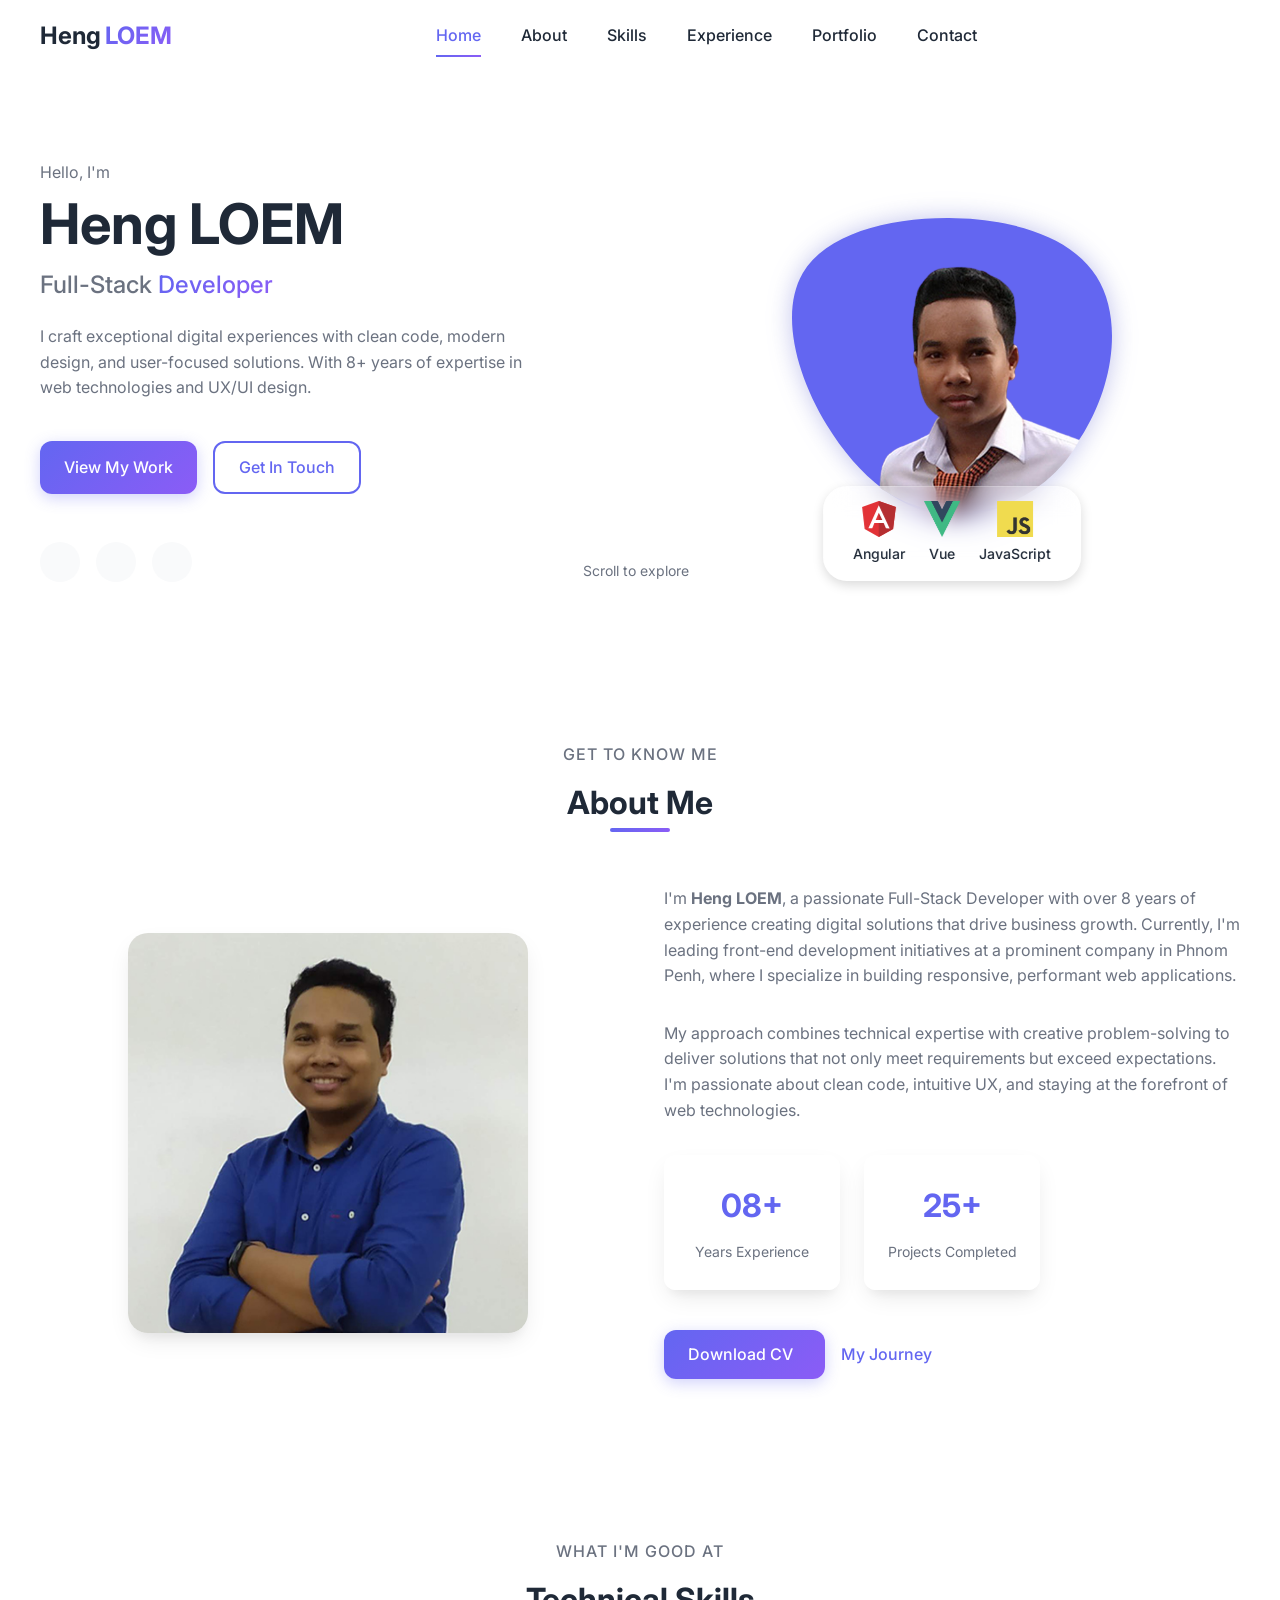
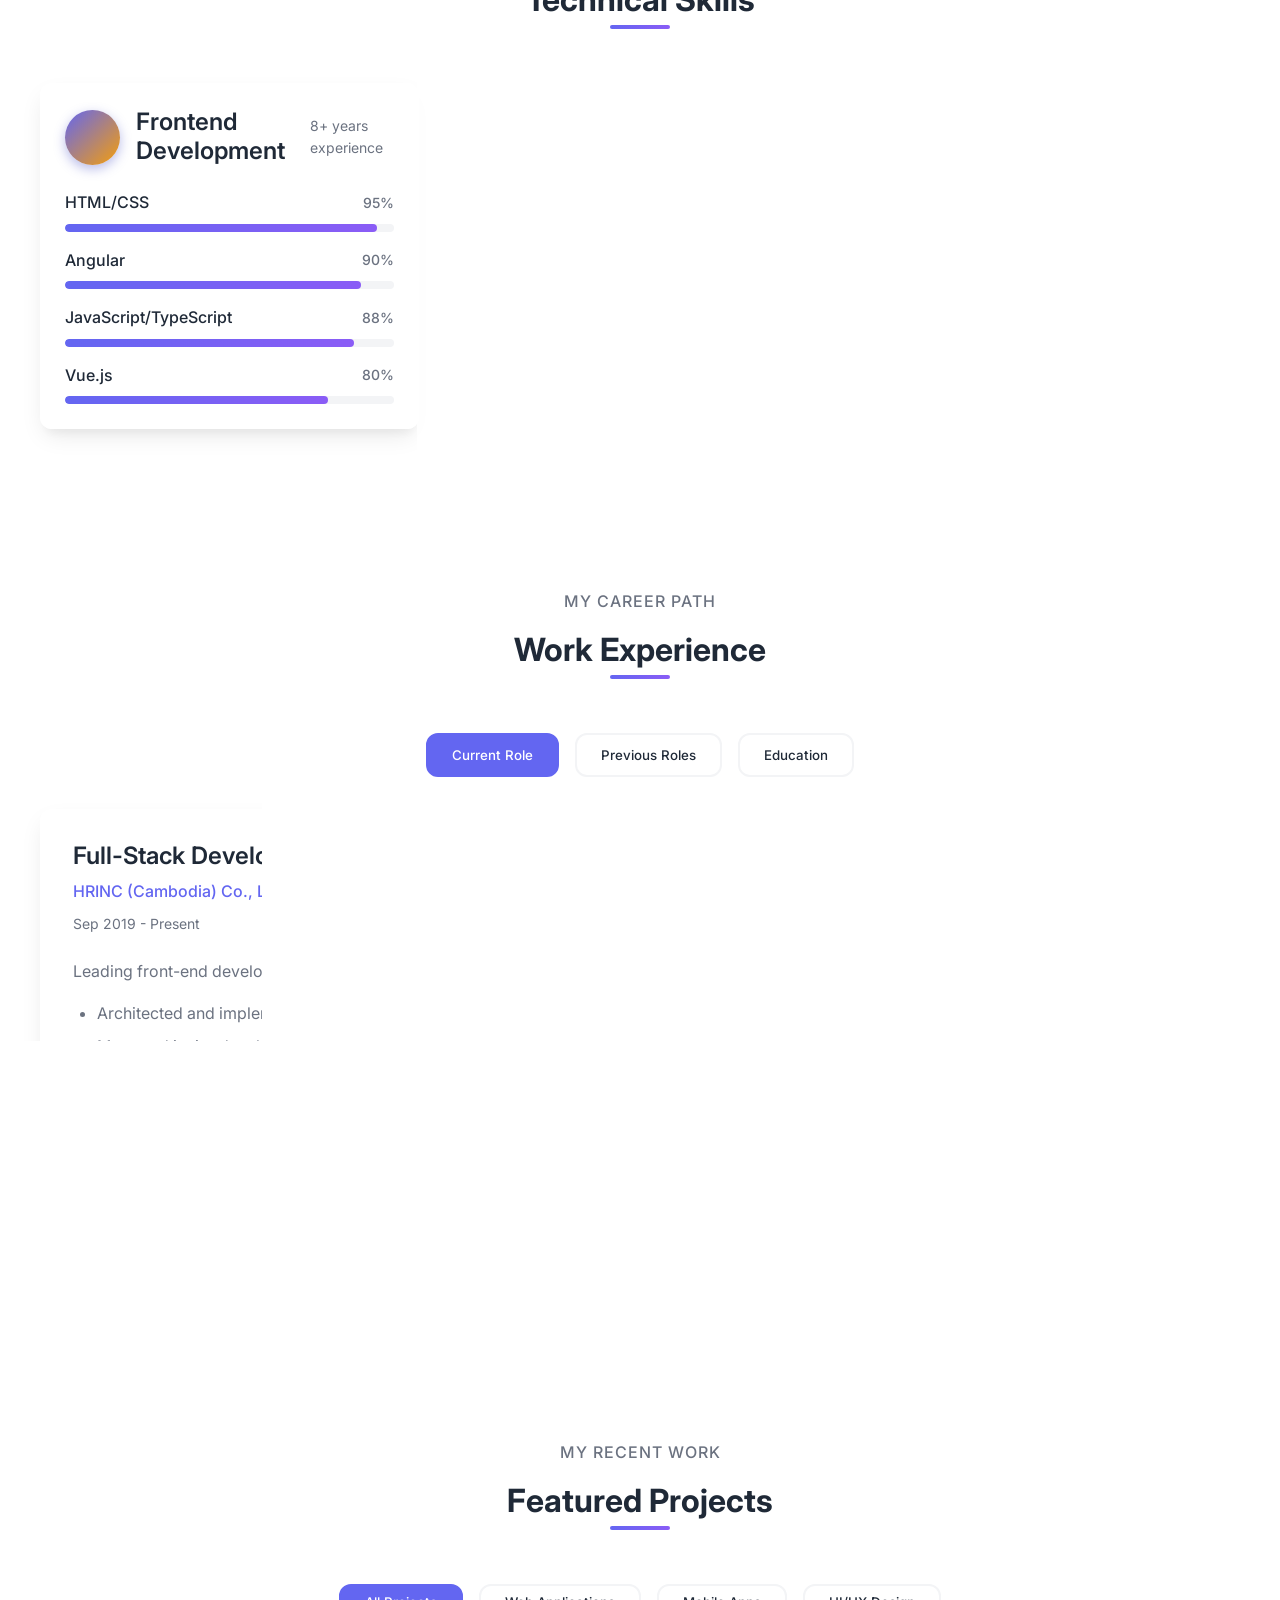
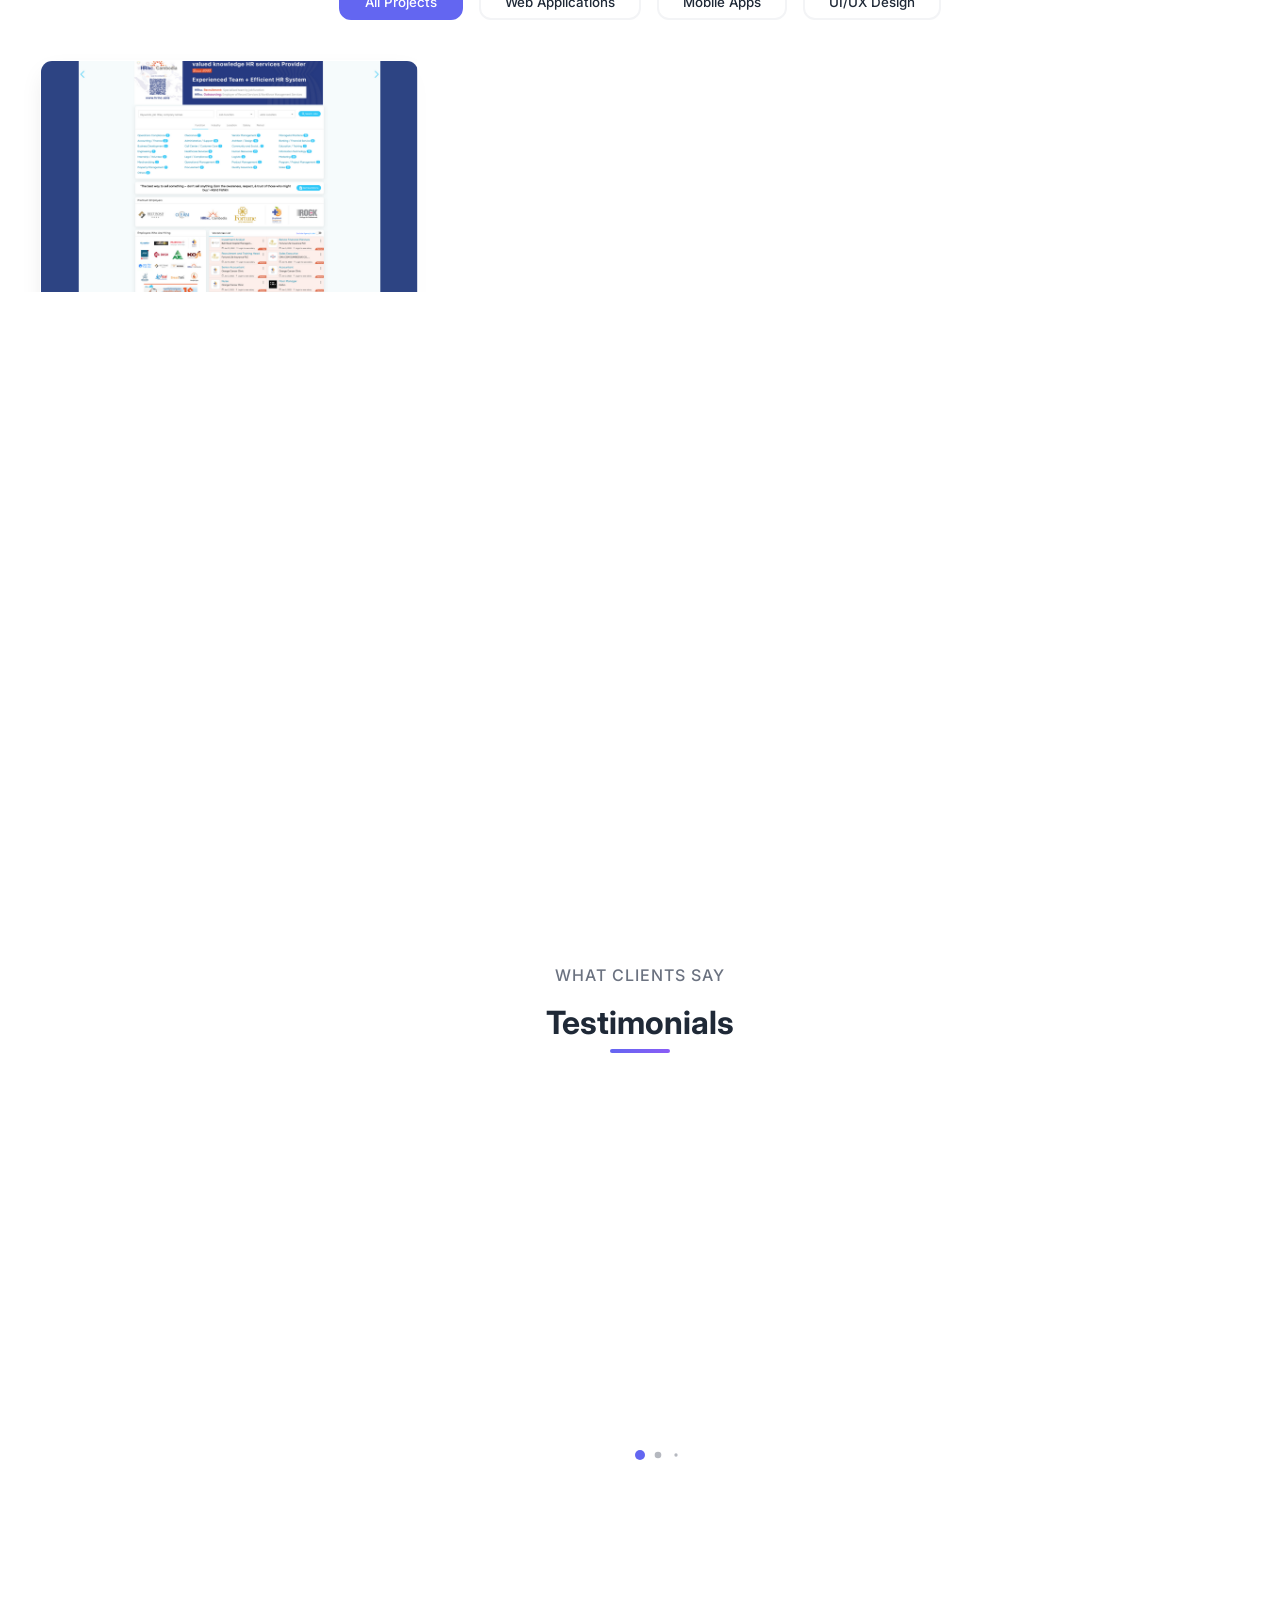
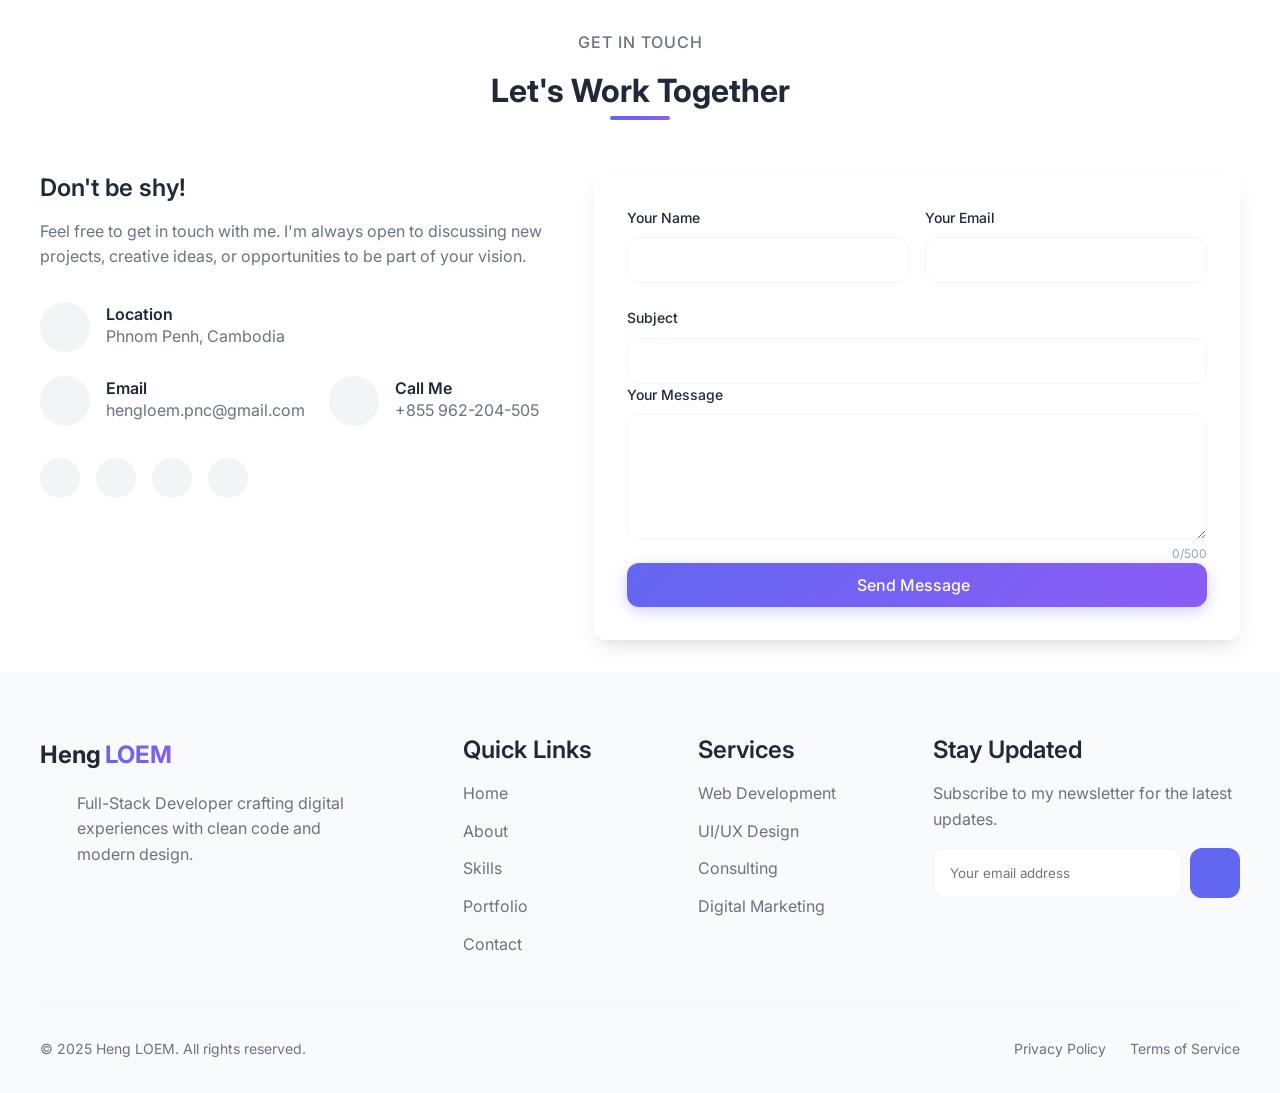
==== commit 3bee4511: "Update responsive" ====
--- a/index.html
+++ b/index.html
@@ -5,9 +5,9 @@
     <!--==================== METAS ====================-->
     <meta charset="UTF-8">
     <meta name="viewport" content="width=device-width, initial-scale=1.0">
-    <meta name="title" content="Heng LOEM - Senior Web Developer | Crafting Digital Experiences">
+    <meta name="title" content="Heng LOEM - Full-Stack Developer | Crafting Digital Experiences">
     <meta name="description"
-        content="Heng LOEM is a Senior Web Developer with 8+ years of experience specializing in front-end development, UX/UI design, and delivering high-quality digital solutions.">
+        content="Heng LOEM is a Full-Stack Developer with 8+ years of experience specializing in front-end development, UX/UI design, and delivering high-quality digital solutions.">
     <meta name="keywords"
         content="Senior Front-end Developer, Web Developer, Full Stack Developer, Angular Developer, Vue Developer, UI/UX Designer">
     <meta name="robots" content="index, follow">
@@ -16,10 +16,10 @@
     <meta name="author" content="Heng LOEM">
 
     <!-- Favicon -->
-    <link rel="icon" type="image/png" sizes="32x32" href="assets/img/favicon-32x32.png">
-    <link rel="icon" type="image/png" sizes="16x16" href="assets/img/favicon-16x16.png">
-    <link rel="apple-touch-icon" sizes="180x180" href="assets/img/apple-touch-icon.png">
-    <link rel="manifest" href="assets/img/site.webmanifest">
+    <link rel="icon" type="image/png" sizes="32x32" href="assets/img/favicon/favicon-32x32.png">
+    <link rel="icon" type="image/png" sizes="16x16" href="assets/img/favicon/favicon-16x16.png">
+    <link rel="apple-touch-icon" sizes="180x180" href="assets/img/favicon/apple-touch-icon.png">
+    <link rel="manifest" href="assets/img/favicon/site.webmanifest">
     <meta name="theme-color" content="#6366f1">
 
     <!--==================== UNICONS ====================-->
@@ -30,7 +30,7 @@
 
     <!--==================== CSS ====================-->
     <link rel="stylesheet" href="assets/css/styles.css">
-    <title>Heng LOEM | Senior Web Developer</title>
+    <title>Heng LOEM | Full-Stack Developer</title>
 </head>
 
 <body>
@@ -86,7 +86,8 @@
                 <i class="uil uil-moon change-theme" id="theme-button"></i>
 
                 <div class="nav__toggle" id="nav-toggle">
-                    <i class="uil uil-apps"></i>
+                    <!-- CHANGE THIS LINE ONLY -->
+                    <i class="uil uil-bars"></i>
                 </div>
             </div>
         </nav>
@@ -101,7 +102,7 @@
                     <div class="hero__data">
                         <span class="hero__greeting">Hello, I'm</span>
                         <h1 class="hero__title">Heng LOEM</h1>
-                        <h2 class="hero__subtitle">Senior <span class="hero__accent">Web Developer</span></h2>
+                        <h2 class="hero__subtitle">Full-Stack <span class="hero__accent">Developer</span></h2>
                         <p class="hero__description">
                             I craft exceptional digital experiences with clean code, modern design, and user-focused
                             solutions. With 8+ years of expertise in web technologies and UX/UI design.
@@ -143,15 +144,15 @@
 
                     <div class="hero__tech-stack">
                         <div class="tech-item">
-                            <img src="assets/img/tech-angular.svg" alt="Angular">
+                            <img src="assets/img/icon/angular.svg" alt="Angular">
                             <span>Angular</span>
                         </div>
                         <div class="tech-item">
-                            <img src="assets/img/tech-vue.svg" alt="Vue">
+                            <img src="assets/img/icon/vue.png" alt="Vue">
                             <span>Vue</span>
                         </div>
                         <div class="tech-item">
-                            <img src="assets/img/tech-js.svg" alt="JavaScript">
+                            <img src="assets/img/icon/javascript.png" alt="JavaScript">
                             <span>JavaScript</span>
                         </div>
                     </div>
@@ -182,7 +183,7 @@
                     <div class="about__content">
                         <div class="about__info">
                             <p class="about__description">
-                                I'm <strong>Heng LOEM</strong>, a passionate Senior Web Developer with over 8 years of
+                                I'm <strong>Heng LOEM</strong>, a passionate Full-Stack Developer with over 8 years of
                                 experience creating digital solutions that drive business growth. Currently, I'm leading
                                 front-end development initiatives at a prominent company in Phnom Penh, where I
                                 specialize in building responsive, performant web applications.
@@ -414,7 +415,7 @@
                         <div class="experience__panel active" id="current">
                             <div class="experience__item">
                                 <div class="experience__header">
-                                    <h3 class="experience__title">Senior Web Developer</h3>
+                                    <h3 class="experience__title">Full-Stack Developer</h3>
                                     <span class="experience__company">HRINC (Cambodia) Co., Ltd</span>
                                     <span class="experience__date">Sep 2019 - Present</span>
                                 </div>
@@ -859,7 +860,7 @@
                         <span>LOEM</span>
                     </a>
                     <p class="footer__description">
-                        Senior Web Developer crafting digital experiences with clean code and modern design.
+                        Full-Stack Developer crafting digital experiences with clean code and modern design.
                     </p>
                 </div>
 
@@ -903,8 +904,8 @@
                 </p>
 
                 <div class="footer__legal">
-                    <a href="#" class="footer__legal-link">Privacy Policy</a>
-                    <a href="#" class="footer__legal-link">Terms of Service</a>
+                    <a href="privacy-policy.html" class="footer__legal-link">Privacy Policy</a>
+                    <a href="terms-of-service.html" class="footer__legal-link">Terms of Service</a>
                 </div>
             </div>
         </div>
@@ -920,6 +921,7 @@
 
     <!--==================== MAIN JS ====================-->
     <script src="assets/js/main.js"></script>
+    <script src="assets/js/contact.js"></script>
 </body>
 
 </html>
--- a/assets/css/styles.css
+++ b/assets/css/styles.css
@@ -1,90 +1,7 @@
-/*==================== GOOGLE FONTS ====================*/
 @import url("https://fonts.googleapis.com/css2?family=Inter:wght@300;400;500;600;700&display=swap");
-
-/*==================== VARIABLES CSS ====================*/
-:root {
-  /*========== Colors ==========*/
-  --primary-color: #6366f1;
-  --primary-dark: #4f46e5;
-  --primary-light: #818cf8;
-  --secondary-color: #10b981;
-  --accent-color: #f59e0b;
-
-  --text-color: #1f2937;
-  --text-light: #6b7280;
-  --text-lighter: #9ca3af;
-
-  --bg-color: #ffffff;
-  --bg-light: #f9fafb;
-  --bg-dark: #f3f4f6;
-
-  --card-bg: rgba(255, 255, 255, 0.8);
-  --card-shadow: 0 10px 25px -5px rgba(0, 0, 0, 0.1), 0 10px 10px -5px rgba(0, 0, 0, 0.04);
-  --card-border: rgba(255, 255, 255, 0.5);
-
-  --gradient-primary: linear-gradient(135deg, #6366f1 0%, #8b5cf6 100%);
-  --gradient-secondary: linear-gradient(135deg, #10b981 0%, #34d399 100%);
-
-  /*========== Font and typography ==========*/
-  --body-font: "Inter", sans-serif;
-  --big-font-size: 3.5rem;
-  --h1-font-size: 2.5rem;
-  --h2-font-size: 2rem;
-  --h3-font-size: 1.5rem;
-  --normal-font-size: 1rem;
-  --small-font-size: 0.875rem;
-  --smaller-font-size: 0.813rem;
-
-  /*========== Font weight ==========*/
-  --font-light: 300;
-  --font-regular: 400;
-  --font-medium: 500;
-  --font-semi-bold: 600;
-  --font-bold: 700;
-
-  /*========== Margins ==========*/
-  --mb-0-5: 0.5rem;
-  --mb-0-75: 0.75rem;
-  --mb-1: 1rem;
-  --mb-1-5: 1.5rem;
-  --mb-2: 2rem;
-  --mb-2-5: 2.5rem;
-  --mb-3: 3rem;
-
-  /*========== z index ==========*/
-  --z-tooltip: 10;
-  --z-fixed: 100;
-  --z-modal: 1000;
-
-  /*========== Border radius ==========*/
-  --border-radius: 12px;
-  --border-radius-lg: 20px;
-
-  /*========== Transition ==========*/
-  --transition: all 0.3s ease;
-}
-
-/*========== Dark theme variables ==========*/
-body.dark-theme {
-  --text-color: #f9fafb;
-  --text-light: #d1d5db;
-  --text-lighter: #9ca3af;
-
-  --bg-color: #111827;
-  --bg-light: #1f2937;
-  --bg-dark: #374151;
-
-  --card-bg: rgba(30, 41, 59, 0.7);
-  --card-shadow: 0 10px 25px -5px rgba(0, 0, 0, 0.3), 0 10px 10px -5px rgba(0, 0, 0, 0.2);
-  --card-border: rgba(55, 65, 81, 0.5);
-}
-
-/*==================== BASE ====================*/
-* {
-  box-sizing: border-box;
-  padding: 0;
-  margin: 0;
-}
+@import url("./variable.css");
+@import url("./dark-theme.css");
+@import url("./base.css");
 
 html {
   scroll-behavior: smooth;
@@ -239,7 +156,6 @@
   top: 0;
   left: 0;
   width: 100%;
-  background: rgba(255, 255, 255, 0.8);
   backdrop-filter: blur(10px);
   z-index: var(--z-fixed);
   transition: var(--transition);
@@ -283,27 +199,27 @@
   -webkit-text-fill-color: transparent;
 }
 
+/* MOBILE NAVIGATION */
 .nav__menu {
   position: fixed;
   top: -100%;
   left: 0;
   width: 100%;
-  padding: 4rem 0 3rem;
+  height: 100vh;
+  padding: 6rem 0 3rem;
   background: var(--bg-color);
   box-shadow: 0 10px 30px rgba(0, 0, 0, 0.1);
   transition: var(--transition);
   z-index: var(--z-fixed);
-}
-
-.dark-theme .nav__menu {
-  background: var(--bg-light);
+  overflow-y: auto;
+  backdrop-filter: blur(10px);
 }
 
 .nav__list {
   display: flex;
   flex-direction: column;
   align-items: center;
-  gap: 2rem;
+  gap: 2.5rem;
 }
 
 .nav__link {
@@ -313,6 +229,8 @@
   font-weight: var(--font-medium);
   transition: var(--transition);
   color: var(--text-color);
+  font-size: 1.1rem;
+  padding: 0.5rem 0;
 }
 
 .nav__link:hover,
@@ -326,11 +244,18 @@
 
 .nav__close {
   position: absolute;
-  top: 1rem;
+  top: 1.5rem;
   right: 1.5rem;
   font-size: 1.5rem;
   color: var(--text-color);
   cursor: pointer;
+  transition: var(--transition);
+  z-index: var(--z-fixed);
+}
+
+.nav__close:hover {
+  color: var(--primary-color);
+  transform: rotate(90deg);
 }
 
 .nav__btns {
@@ -339,7 +264,6 @@
   gap: 1rem;
 }
 
-.nav__toggle,
 .change-theme {
   font-size: 1.25rem;
   color: var(--text-color);
@@ -347,14 +271,49 @@
   transition: var(--transition);
 }
 
-.nav__toggle:hover,
 .change-theme:hover {
   color: var(--primary-color);
 }
 
-/* Show menu */
+/* HAMBURGER MENU - SIMPLIFIED */
+.nav__toggle {
+  display: flex;
+  align-items: center;
+  justify-content: center;
+  cursor: pointer;
+  padding: 0.5rem;
+  font-size: 1.25rem;
+  color: var(--text-color);
+  transition: var(--transition);
+}
+
+.nav__toggle:hover {
+  color: var(--primary-color);
+}
+
+/* Show menu when body has show-menu class */
+.show-menu .nav__menu {
+  top: 0;
+}
+
+/* Prevent body scroll when menu open */
 .show-menu {
+  overflow: hidden;
+}
+
+/* Overlay for menu background */
+.show-menu::before {
+  content: "";
+  position: fixed;
   top: 0;
+  left: 0;
+  width: 100%;
+  height: 100%;
+  background: rgba(0, 0, 0, 0.5);
+  z-index: calc(var(--z-fixed) - 1);
+  opacity: 1;
+  visibility: visible;
+  transition: var(--transition);
 }
 
 /*==================== HERO ====================*/
@@ -662,7 +621,7 @@
   border-radius: 50%;
   background: linear-gradient(135deg, var(--primary-color, #4e54c8), var(--accent-color, #8f94fb));
   color: #fff;
-  box-shadow: 0 4px 12px rgba(78,84,200,0.4);
+  box-shadow: 0 4px 12px rgba(78, 84, 200, 0.4);
   flex-shrink: 0;
 }
 
@@ -1424,7 +1383,7 @@
   transition: var(--transition);
 }
 
-.scroll-top.show {
+.scroll-top.show-scroll {
   opacity: 1;
   visibility: visible;
 }
@@ -1432,6 +1391,93 @@
 .scroll-top:hover {
   background: var(--primary-dark);
   transform: translateY(-5px);
+}
+
+/* Dark theme support */
+.dark-theme .scroll-top {
+  background: var(--primary-color);
+  box-shadow: 0 4px 12px rgba(99, 102, 241, 0.4);
+}
+
+.dark-theme .scroll-top:hover {
+  background: var(--primary-dark);
+}
+
+/* =================== LEGAL =============================*/
+.legal-container {
+  max-width: 800px;
+  margin: 0 auto;
+  padding: 2rem;
+}
+
+.legal-header {
+  text-align: center;
+  margin-bottom: 3rem;
+  padding-top: 6rem;
+}
+
+.legal-content {
+  background: var(--card-bg);
+  backdrop-filter: blur(10px);
+  border-radius: var(--border-radius);
+  padding: 3rem;
+  box-shadow: var(--card-shadow);
+  border: 1px solid var(--card-border);
+}
+
+.legal-section {
+  margin-bottom: 2.5rem;
+}
+
+.legal-section h2 {
+  color: var(--primary-color);
+  margin-bottom: 1rem;
+  font-size: 1.5rem;
+}
+
+.legal-section h3 {
+  color: var(--text-color);
+  margin: 1.5rem 0 0.5rem 0;
+  font-size: 1.2rem;
+}
+
+.legal-section p,
+.legal-section li {
+  color: var(--text-light);
+  line-height: 1.7;
+  margin-bottom: 1rem;
+}
+
+.legal-section ul {
+  padding-left: 1.5rem;
+}
+
+.legal-section li {
+  margin-bottom: 0.5rem;
+}
+
+.last-updated {
+  text-align: center;
+  color: var(--text-lighter);
+  font-style: italic;
+  margin-top: 2rem;
+  padding-top: 2rem;
+  border-top: 1px solid var(--card-border);
+}
+
+.back-to-home {
+  display: inline-flex;
+  align-items: center;
+  gap: 0.5rem;
+  color: var(--primary-color);
+  margin-bottom: 2rem;
+  font-weight: var(--font-medium);
+  transition: var(--transition);
+}
+
+.back-to-home:hover {
+  color: var(--primary-dark);
+  transform: translateX(-5px);
 }
 
 /*==================== MEDIA QUERIES ====================*/
@@ -1518,15 +1564,50 @@
     background: transparent;
     box-shadow: none;
     width: auto;
+    height: auto;
+    overflow-y: visible;
+    backdrop-filter: none;
   }
 
   .nav__list {
     flex-direction: row;
-    gap: 2.5rem;
-  }
-
-  .nav__toggle,
+  }
+
+  .nav__link {
+    font-size: 1rem;
+    padding: 0;
+    position: relative;
+  }
+
+  .nav__link::after {
+    content: "";
+    position: absolute;
+    bottom: -0.5rem;
+    left: 0;
+    width: 0;
+    height: 2px;
+    background: var(--gradient-primary);
+    transition: var(--transition);
+  }
+
+  .nav__link:hover::after,
+  .nav__link.active-link::after {
+    width: 100%;
+  }
+
+  .nav__toggle {
+    display: none;
+  }
+
   .nav__close {
+    display: none;
+  }
+
+  .nav__icon {
+    display: none;
+  }
+
+  .show-menu::before {
     display: none;
   }
 
@@ -1598,6 +1679,18 @@
   .portfolio__container {
     grid-template-columns: repeat(3, 1fr);
   }
+
+  .legal-container {
+    padding: 1rem;
+  }
+
+  .legal-content {
+    padding: 2rem 1.5rem;
+  }
+
+  .legal-header {
+    padding-top: 4rem;
+  }
 }
 
 /* For extra large devices */
